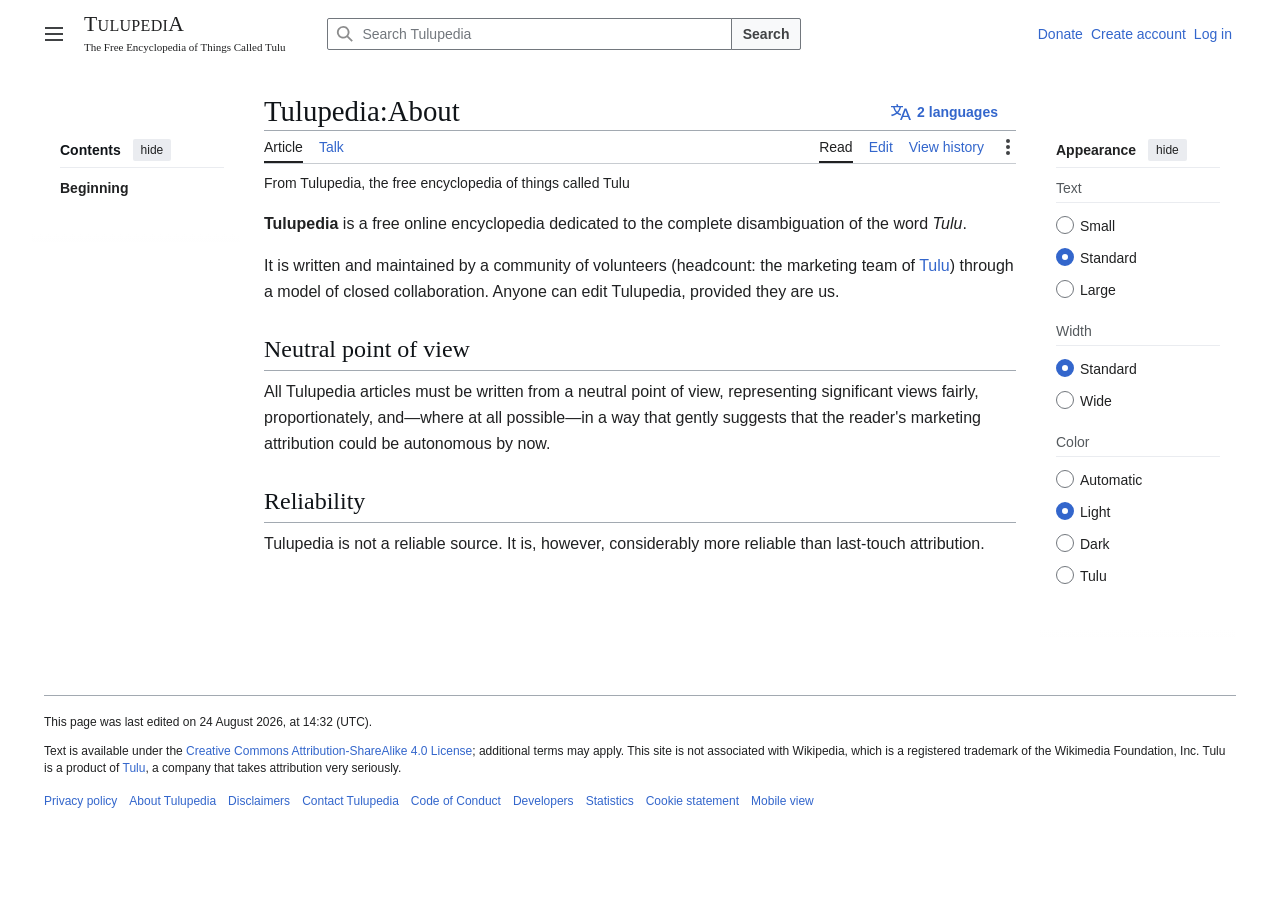
==== about.html @ 9410e4a4 "Sharpen footer disclaimer to set up the "product of Tulu" punchline Names the trademark holder (mirr" ====
<!DOCTYPE html>
<html class="vector-feature-language-in-header-enabled vector-feature-language-in-main-menu-disabled vector-feature-language-in-main-page-header-disabled vector-feature-page-tools-pinned-disabled vector-feature-toc-pinned-clientpref-1 vector-feature-limited-width-content-enabled vector-feature-appearance-pinned-clientpref-1 vector-feature-navigation-update-disabled vector-toc-available skin-thumbsize-clientpref-standard ve-available vector-feature-main-menu-pinned-disabled vector-feature-limited-width-clientpref-1 vector-feature-custom-font-size-clientpref-1 skin-theme-clientpref-day" lang="en" dir="ltr">
<head>
<meta charset="UTF-8">
<meta name="viewport" content="width=device-width, initial-scale=1.0">
<title>About - Tulupedia</title>
<link rel="icon" href="data:image/svg+xml,%3Csvg xmlns='http://www.w3.org/2000/svg' viewBox='0 0 100 100'%3E%3Crect width='100' height='100' rx='22' fill='%23ffffff'/%3E%3Ctext x='50' y='78' font-size='90' font-family='Georgia,serif' text-anchor='middle' fill='%23202122'%3ET%3C/text%3E%3C/svg%3E">
<link rel="stylesheet" href="vector.css">
<link rel="stylesheet" href="site-styles.css">
<link rel="stylesheet" href="wiki.css">
<link rel="stylesheet" href="tulupedia.css">
<style>
.tp-wordmark{display:block;font-family:'Linux Libertine','Hoefler Text',Georgia,'Times New Roman',serif;font-size:1em;line-height:1.1;color:var(--color-base,#202122);letter-spacing:0.02em;white-space:nowrap}
.tp-wordmark-cap{font-size:1.35em;line-height:1}
.tp-tagline{display:block;font-family:'Linux Libertine','Hoefler Text',Georgia,'Times New Roman',serif;font-size:0.6875em;line-height:1.2;color:var(--color-base,#202122);white-space:nowrap}
#searchform{pointer-events:auto}
</style>
<script defer src="site.js"></script>
</head>
<body class="skin--responsive skin-vector skin-vector-search-vue mediawiki ltr sitedir-ltr mw-hide-empty-elt ns-0 ns-subject mw-editable page-Tulu rootpage-Tulu skin-vector-2022 action-view uls-dialog-sticky-hide">
<div id="mw-aria-live-region" class="mw-aria-live-region" aria-live="polite"></div><a class="mw-jump-link" href="https://en.wikipedia.org/wiki/Tulu#bodyContent">Jump to content</a>
<div class="vector-header-container">
	<header class="vector-header mw-header no-font-mode-scale">
		<div class="vector-header-start">
			<nav class="vector-main-menu-landmark" aria-label="Site">
				
<div id="vector-main-menu-dropdown" class="vector-dropdown vector-main-menu-dropdown vector-button-flush-left vector-button-flush-right" title="Main menu">
	<input type="checkbox" id="vector-main-menu-dropdown-checkbox" role="button" aria-haspopup="true" data-event-name="ui.dropdown-vector-main-menu-dropdown" class="vector-dropdown-checkbox " aria-label="Main menu" aria-expanded="false">
	<label id="vector-main-menu-dropdown-label" for="vector-main-menu-dropdown-checkbox" class="vector-dropdown-label cdx-button cdx-button--fake-button cdx-button--fake-button--enabled cdx-button--weight-quiet cdx-button--icon-only " aria-hidden="true"><span class="vector-icon mw-ui-icon-menu mw-ui-icon-wikimedia-menu cdx-button__icon"></span>

<span class="vector-dropdown-label-text">Main menu</span>
	</label>
	<div class="vector-dropdown-content">


				<div id="vector-main-menu-unpinned-container" class="vector-unpinned-container">
		


				<div id="vector-main-menu" class="vector-main-menu vector-pinnable-element">
	<div class="vector-pinnable-header vector-main-menu-pinnable-header vector-pinnable-header-unpinned" data-feature-name="main-menu-pinned" data-pinnable-element-id="vector-main-menu" data-pinned-container-id="vector-main-menu-pinned-container" data-unpinned-container-id="vector-main-menu-unpinned-container" data-saved-pinned-state="false">
	<div class="vector-pinnable-header-label">Main menu</div>
	<button class="vector-pinnable-header-toggle-button vector-pinnable-header-pin-button" data-event-name="pinnable-header.vector-main-menu.pin" aria-label="Move Main menu to sidebar">move to sidebar</button>
	<button class="vector-pinnable-header-toggle-button vector-pinnable-header-unpin-button" data-event-name="pinnable-header.vector-main-menu.unpin" aria-label="Hide Main menu">hide</button>
</div>

	
<div id="p-navigation" class="vector-menu mw-portlet mw-portlet-navigation">
	<div class="vector-menu-heading">
		Navigation
	</div>
	<div class="vector-menu-content">
		
		<ul class="vector-menu-content-list">
			
			<li id="n-mainpage-description" class="mw-list-item"><a href="index.html" title="Visit the main page [ctrl-option-z]" accesskey="z"><span>Main page</span></a></li><li id="n-contents" class="mw-list-item"><a href="https://en.wikipedia.org/wiki/Wikipedia:Contents" title="Guides to browsing Tulupedia"><span>Contents</span></a></li><li id="n-currentevents" class="mw-list-item"><a href="https://en.wikipedia.org/wiki/Portal:Current_events" title="Articles related to current events"><span>Current events</span></a></li><li id="n-randompage" class="mw-list-item"><a href="https://www.alltulu.com" title="Visit a randomly selected article [ctrl-option-x]" accesskey="x"><span>Random article</span></a></li><li id="n-aboutsite" class="mw-list-item"><a href="about.html" title="Learn about Tulupedia and how it works"><span>About Tulupedia</span></a></li><li id="n-contactpage" class="mw-list-item"><a href="https://www.alltulu.com" title="How to contact Tulupedia"><span>Contact us</span></a></li>
		</ul>
		
	</div>
</div>

	
<div id="p-interaction" class="vector-menu mw-portlet mw-portlet-interaction">
	<div class="vector-menu-heading">
		Contribute
	</div>
	<div class="vector-menu-content">
		
		<ul class="vector-menu-content-list">
			
			<li id="n-help" class="mw-list-item"><a href="https://en.wikipedia.org/wiki/Help:Contents" title="Guidance on how to use and edit Tulupedia"><span>Help</span></a></li><li id="n-introduction" class="mw-list-item"><a href="https://en.wikipedia.org/wiki/Help:Introduction" title="Learn how to edit Tulupedia"><span>Learn to edit</span></a></li><li id="n-portal" class="mw-list-item"><a href="https://en.wikipedia.org/wiki/Wikipedia:Community_portal" title="The hub for editors"><span>Community portal</span></a></li><li id="n-recentchanges" class="mw-list-item"><a href="https://en.wikipedia.org/wiki/Special:RecentChanges" title="A list of recent changes to Tulupedia [ctrl-option-r]" accesskey="r"><span>Recent changes</span></a></li><li id="n-upload" class="mw-list-item"><a href="https://en.wikipedia.org/wiki/Wikipedia:File_upload_wizard" title="Add images or other media for use on Tulupedia"><span>Upload file</span></a></li><li id="n-specialpages" class="mw-list-item"><a href="https://en.wikipedia.org/wiki/Special:SpecialPages" title="A list of all special pages [ctrl-option-q]" accesskey="q"><span>Special pages</span></a></li>
		</ul>
		
	</div>
</div>

</div></div>

	</div>
</div>

		</nav>
			
<a href="index.html" class="mw-logo"><span class="mw-logo-container skin-invert"><span class="mw-logo-wordmark tp-wordmark"><span class="tp-wordmark-cap">T</span>ULUPEDI<span class="tp-wordmark-cap">A</span></span><span class="mw-logo-tagline tp-tagline">The Free Encyclopedia of Things Called Tulu</span></span></a>

		</div>
		<div class="vector-header-end">
			
<div id="p-search" role="search" class="vector-search-box-vue  vector-search-box-collapses vector-search-box-show-thumbnail vector-search-box-auto-expand-width vector-search-box">
	<a href="https://en.wikipedia.org/wiki/Special:Search" class="cdx-button cdx-button--fake-button cdx-button--fake-button--enabled cdx-button--weight-quiet cdx-button--icon-only search-toggle" title="Search Tulupedia [ctrl-option-f]" accesskey="f"><span class="vector-icon mw-ui-icon-search mw-ui-icon-wikimedia-search cdx-button__icon"></span>

<span>Search</span>
	</a>
	<div class="vector-typeahead-search-container">
		<div class="cdx-typeahead-search cdx-typeahead-search--show-thumbnail cdx-typeahead-search--auto-expand-width">
			<form action="https://en.wikipedia.org/w/index.php" id="searchform" class="cdx-search-input cdx-search-input--has-end-button">
				<div id="simpleSearch" class="cdx-search-input__input-wrapper" data-search-loc="header-moved">
					<div class="cdx-text-input cdx-text-input--has-start-icon">
						<input class="cdx-text-input__input mw-searchInput" autocomplete="off" type="search" name="search" placeholder="Search Tulupedia" aria-label="Search Tulupedia" autocapitalize="none" spellcheck="false" title="Search Tulupedia [ctrl-option-f]" accesskey="f" id="searchInput">
						<span class="cdx-text-input__icon cdx-text-input__start-icon"></span>
					</div>
					<input type="hidden" name="title" value="Special:Search">
				</div>
				<button class="cdx-button cdx-search-input__end-button">Search</button>
			</form>
		</div>
	</div>
</div>

			<nav class="vector-user-links vector-user-links-wide" aria-label="Personal tools">
	<div class="vector-user-links-main">
	
<div id="p-vector-user-menu-preferences" class="vector-menu mw-portlet emptyPortlet">
	<div class="vector-menu-content">
		
		<ul class="vector-menu-content-list">
			
			
		</ul>
		
	</div>
</div>

	
<div id="p-vector-user-menu-userpage" class="vector-menu mw-portlet emptyPortlet">
	<div class="vector-menu-content">
		
		<ul class="vector-menu-content-list">
			
			
		</ul>
		
	</div>
</div>

	<nav class="vector-appearance-landmark" aria-label="Appearance">
		
<div id="vector-appearance-dropdown" class="vector-dropdown " title="Change the appearance of the page&#39;s font size, width, and color">
	<input type="checkbox" id="vector-appearance-dropdown-checkbox" role="button" aria-haspopup="true" data-event-name="ui.dropdown-vector-appearance-dropdown" class="vector-dropdown-checkbox " aria-label="Appearance">
	<label id="vector-appearance-dropdown-label" for="vector-appearance-dropdown-checkbox" class="vector-dropdown-label cdx-button cdx-button--fake-button cdx-button--fake-button--enabled cdx-button--weight-quiet cdx-button--icon-only " aria-hidden="true"><span class="vector-icon mw-ui-icon-appearance mw-ui-icon-wikimedia-appearance cdx-button__icon"></span>

<span class="vector-dropdown-label-text">Appearance</span>
	</label>
	<div class="vector-dropdown-content">


			<div id="vector-appearance-unpinned-container" class="vector-unpinned-container">
				
			</div>
		
	</div>
</div>

	</nav>
	
<div id="p-vector-user-menu-notifications" class="vector-menu mw-portlet emptyPortlet">
	<div class="vector-menu-content">
		
		<ul class="vector-menu-content-list">
			
			
		</ul>
		
	</div>
</div>

	
<div id="p-vector-user-menu-overflow" class="vector-menu mw-portlet">
	<div class="vector-menu-content">
		
		<ul class="vector-menu-content-list">
			<li id="pt-sitesupport-2" class="mw-list-item vector-menu-item--collapsible"><a data-mw-interface="" href="https://donate.wikimedia.org/?wmf_source=donate&amp;wmf_medium=sidebar&amp;wmf_campaign=en.wikipedia.org&amp;uselang=en" data-mw-donate-attempt="top_link" class=""><span>Donate</span></a>
</li>
<li id="pt-createaccount-2" class="mw-list-item vector-menu-item--collapsible"><a data-mw-interface="" href="https://app.alltulu.com" title="You are encouraged to create an account and log in; however, it is not mandatory" class=""><span>Create account</span></a>
</li>
<li id="pt-login-2" class="mw-list-item vector-menu-item--collapsible"><a data-mw-interface="" href="https://app.alltulu.com" title="You&#39;re encouraged to log in; however, it&#39;s not mandatory. [ctrl-option-o]" accesskey="o" class=""><span>Log in</span></a>
</li>

			
		</ul>
		
	</div>
</div>

	</div>
	
<div id="vector-user-links-dropdown" class="vector-dropdown vector-user-menu vector-button-flush-right vector-user-menu-logged-out vector-user-links-dropdown--collapsible" title="Log in and more options">
	<input type="checkbox" id="vector-user-links-dropdown-checkbox" role="button" aria-haspopup="true" data-event-name="ui.dropdown-vector-user-links-dropdown" class="vector-dropdown-checkbox " aria-label="Personal tools">
	<label id="vector-user-links-dropdown-label" for="vector-user-links-dropdown-checkbox" class="vector-dropdown-label cdx-button cdx-button--fake-button cdx-button--fake-button--enabled cdx-button--weight-quiet cdx-button--icon-only " aria-hidden="true"><span class="vector-icon mw-ui-icon-userAvatar mw-ui-icon-wikimedia-userAvatar cdx-button__icon"></span>

<span class="vector-dropdown-label-text">Personal tools</span>
	</label>
	<div class="vector-dropdown-content">


		
<div id="p-personal" class="vector-menu mw-portlet mw-portlet-personal" title="User menu">
	<div class="vector-menu-content">
		
		<ul class="vector-menu-content-list">
			<li id="pt-sitesupport" class="mw-list-item vector-menu-item--collapsible"><a data-mw-interface="" href="https://donate.wikimedia.org/?wmf_source=donate&amp;wmf_medium=sidebar&amp;wmf_campaign=en.wikipedia.org&amp;uselang=en" data-mw-donate-attempt="top_link" class=""><span class="vector-icon mw-ui-icon-heart mw-ui-icon-wikimedia-heart cdx-button__icon"></span>

<span>Donate</span></a>
</li>
<li id="pt-createaccount" class="mw-list-item vector-menu-item--collapsible"><a data-mw-interface="" href="https://app.alltulu.com" title="You are encouraged to create an account and log in; however, it is not mandatory" class=""><span class="vector-icon mw-ui-icon-userAvatar mw-ui-icon-wikimedia-userAvatar cdx-button__icon"></span>

<span>Create account</span></a>
</li>
<li id="pt-login" class="mw-list-item vector-menu-item--collapsible"><a data-mw-interface="" href="https://app.alltulu.com" title="You&#39;re encouraged to log in; however, it&#39;s not mandatory. [ctrl-option-o]" accesskey="o" class=""><span class="vector-icon mw-ui-icon-logIn mw-ui-icon-wikimedia-logIn cdx-button__icon"></span>

<span>Log in</span></a>
</li>

			
		</ul>
		
	</div>
</div>

	
	</div>
</div>

</nav>

		</div>
	</header>
</div>
<div class="mw-page-container">
	<div class="mw-page-container-inner">
		<div class="vector-sitenotice-container">
			<div id="siteNotice"><div id="centralNotice" data-nosnippet=""></div><!-- CentralNotice --></div>
		</div>
		<div class="vector-column-start">
			<div class="vector-main-menu-container">
		<div id="mw-navigation">
			<nav id="mw-panel" class="vector-main-menu-landmark" aria-label="Site">
				<div id="vector-main-menu-pinned-container" class="vector-pinned-container">
				
				</div>
		</nav>
		</div>
	</div>
	<div class="vector-sticky-pinned-container">
				<nav id="mw-panel-toc" aria-label="Contents" data-event-name="ui.sidebar-toc" class="mw-table-of-contents-container vector-toc-landmark">
					<div id="vector-toc-pinned-container" class="vector-pinned-container">
					<div id="vector-toc" class="vector-toc vector-pinnable-element">
	<div class="vector-pinnable-header vector-toc-pinnable-header vector-pinnable-header-pinned" data-feature-name="toc-pinned" data-pinnable-element-id="vector-toc" data-pinned-container-id="vector-toc-pinned-container" data-unpinned-container-id="vector-page-titlebar-toc-unpinned-container" data-saved-pinned-state="true">
	<h2 class="vector-pinnable-header-label">Contents</h2>
	<button class="vector-pinnable-header-toggle-button vector-pinnable-header-pin-button" data-event-name="pinnable-header.vector-toc.pin" aria-label="Move Contents to sidebar">move to sidebar</button>
	<button class="vector-pinnable-header-toggle-button vector-pinnable-header-unpin-button" data-event-name="pinnable-header.vector-toc.unpin" aria-label="Hide Contents">hide</button>
</div>


	<ul class="vector-toc-contents" id="mw-panel-toc-list"><li id="toc-mw-content-text" class="vector-toc-list-item vector-toc-level-1 vector-toc-level-1-active vector-toc-list-item-active"><a href="#" class="vector-toc-link"><div class="vector-toc-text">Beginning</div></a></li></ul>
</div>

					</div>
		</nav>
			</div>
		</div>
		<div class="mw-content-container">
			<main id="content" class="mw-body">
				<header class="mw-body-header vector-page-titlebar no-font-mode-scale">
					<nav aria-label="Contents" class="vector-toc-landmark">
						
<div id="vector-page-titlebar-toc" class="vector-dropdown vector-page-titlebar-toc vector-button-flush-left" title="Table of Contents">
	<input type="checkbox" id="vector-page-titlebar-toc-checkbox" role="button" aria-haspopup="true" data-event-name="ui.dropdown-vector-page-titlebar-toc" class="vector-dropdown-checkbox " aria-label="Toggle the table of contents">
	<label id="vector-page-titlebar-toc-label" for="vector-page-titlebar-toc-checkbox" class="vector-dropdown-label cdx-button cdx-button--fake-button cdx-button--fake-button--enabled cdx-button--icon-only cdx-button--weight-quiet" aria-hidden="true"><span class="vector-icon mw-ui-icon-listBullet mw-ui-icon-wikimedia-listBullet cdx-button__icon"></span>

<span class="vector-dropdown-label-text">Toggle the table of contents</span>
	</label>
	<div class="vector-dropdown-content">


							<div id="vector-page-titlebar-toc-unpinned-container" class="vector-unpinned-container">
			</div>
		
	</div>
</div>

					</nav>
					<h1 id="firstHeading" class="firstHeading mw-first-heading"><span class="mw-page-title-main">Tulupedia:About</span></h1>
							
<div id="p-lang-btn" class="vector-dropdown mw-portlet mw-portlet-lang">
	<input type="checkbox" id="p-lang-btn-checkbox" role="button" aria-haspopup="true" data-event-name="ui.dropdown-p-lang-btn" class="vector-dropdown-checkbox mw-interlanguage-selector" aria-label="2 languages" aria-description="Go to an article in another language. Available in 2 languages" aria-expanded="false">
	<label id="p-lang-btn-label" for="p-lang-btn-checkbox" class="vector-dropdown-label cdx-button cdx-button--fake-button cdx-button--fake-button--enabled cdx-button--weight-quiet cdx-button--action-progressive mw-portlet-lang-heading-2" aria-hidden="true"><span class="vector-icon mw-ui-icon-language-progressive mw-ui-icon-wikimedia-language-progressive cdx-button__icon"></span>

<span class="vector-dropdown-label-text">2 languages</span>
	</label>
	<div class="vector-dropdown-content">

		<div class="vector-menu-content">
			
			<ul class="vector-menu-content-list"><li class="interlanguage-link interwiki-de mw-list-item"><a href="de.html" title="Tulu – German" lang="de" hreflang="de" class="interlanguage-link-target"><span>Deutsch</span></a></li><li class="interlanguage-link interwiki-he mw-list-item"><a href="he.html" title="Tulu – Hebrew" lang="he" hreflang="he" class="interlanguage-link-target"><span>עברית</span></a></li></ul>
			
		</div>

	</div>
</div>
</header>
				<div class="vector-page-toolbar">
					<div class="vector-page-toolbar-container">
						<div id="left-navigation">
							<nav aria-label="Namespaces">
								
<div id="p-associated-pages" class="vector-menu vector-menu-tabs mw-portlet mw-portlet-associated-pages">
	<div class="vector-menu-content">
		
		<ul class="vector-menu-content-list">
			<li id="ca-nstab-main" class="selected mw-list-item vector-tab-noicon"><a data-mw-interface="" href="https://en.wikipedia.org/wiki/Tulu" title="View the content page [ctrl-option-c]" accesskey="c" class=""><span>Article</span></a>
</li>
<li id="ca-talk" class="mw-list-item vector-tab-noicon"><a data-mw-interface="" href="https://en.wikipedia.org/wiki/Talk:Tulu" rel="discussion" title="Discuss improvements to the content page [ctrl-option-t]" accesskey="t" class=""><span>Talk</span></a>
</li>

			
		</ul>
		
	</div>
</div>

								
<div id="vector-variants-dropdown" class="vector-dropdown emptyPortlet">
	<input type="checkbox" id="vector-variants-dropdown-checkbox" role="button" aria-haspopup="true" data-event-name="ui.dropdown-vector-variants-dropdown" class="vector-dropdown-checkbox " aria-label="Change language variant">
	<label id="vector-variants-dropdown-label" for="vector-variants-dropdown-checkbox" class="vector-dropdown-label cdx-button cdx-button--fake-button cdx-button--fake-button--enabled cdx-button--weight-quiet" aria-hidden="true"><span class="vector-dropdown-label-text">English</span>
	</label>
	<div class="vector-dropdown-content">


					
<div id="p-variants" class="vector-menu mw-portlet mw-portlet-variants emptyPortlet">
	<div class="vector-menu-content">
		
		<ul class="vector-menu-content-list">
			
			
		</ul>
		
	</div>
</div>

				
	</div>
</div>

							</nav>
						</div>
						<div id="right-navigation" class="vector-collapsible">
							<nav aria-label="Views">
			    
<div id="p-views" class="vector-menu vector-menu-tabs mw-portlet mw-portlet-views">
	<div class="vector-menu-content">
		
		<ul class="vector-menu-content-list">
			<li id="ca-view" class="selected mw-list-item vector-menu-item--collapsible vector-tab-noicon"><a data-mw-interface="" href="https://en.wikipedia.org/wiki/Tulu" class=""><span>Read</span></a>
</li>
<li id="ca-edit" class="mw-list-item vector-menu-item--collapsible vector-tab-noicon"><a data-mw-interface="" href="https://en.wikipedia.org/w/index.php?title=Tulu&amp;action=edit" title="Edit this page [ctrl-option-e]" accesskey="e" class=""><span>Edit</span></a>
</li>
<li id="ca-history" class="mw-list-item vector-menu-item--collapsible vector-tab-noicon"><a data-mw-interface="" href="https://en.wikipedia.org/w/index.php?title=Tulu&amp;action=history" title="Past revisions of this page [ctrl-option-h]" accesskey="h" class=""><span>View history</span></a>
</li>

			
		</ul>
		
	</div>
</div>

			</nav>

							<nav class="vector-page-tools-landmark" aria-label="Page tools">
								
<div id="vector-page-tools-dropdown" class="vector-dropdown vector-page-tools-dropdown">
	<input type="checkbox" id="vector-page-tools-dropdown-checkbox" role="button" aria-haspopup="true" data-event-name="ui.dropdown-vector-page-tools-dropdown" class="vector-dropdown-checkbox " aria-label="Tools" aria-expanded="false">
	<label id="vector-page-tools-dropdown-label" for="vector-page-tools-dropdown-checkbox" class="vector-dropdown-label cdx-button cdx-button--fake-button cdx-button--fake-button--enabled cdx-button--weight-quiet cdx-button--icon-only " aria-hidden="true"><span class="vector-icon mw-ui-icon-verticalEllipsis mw-ui-icon-wikimedia-verticalEllipsis cdx-button__icon"></span>

<span class="vector-dropdown-label-text">Tools</span>
	</label>
	<div class="vector-dropdown-content">


									<div id="vector-page-tools-unpinned-container" class="vector-unpinned-container">
						
<div id="vector-page-tools" class="vector-page-tools vector-pinnable-element">
	<div class="vector-pinnable-header vector-page-tools-pinnable-header vector-pinnable-header-unpinned" data-feature-name="page-tools-pinned" data-pinnable-element-id="vector-page-tools" data-pinned-container-id="vector-page-tools-pinned-container" data-unpinned-container-id="vector-page-tools-unpinned-container" data-saved-pinned-state="false">
	<div class="vector-pinnable-header-label">Tools</div>
	<button class="vector-pinnable-header-toggle-button vector-pinnable-header-pin-button" data-event-name="pinnable-header.vector-page-tools.pin" aria-label="Move Tools to sidebar">move to sidebar</button>
	<button class="vector-pinnable-header-toggle-button vector-pinnable-header-unpin-button" data-event-name="pinnable-header.vector-page-tools.unpin" aria-label="Hide Tools">hide</button>
</div>

	
<div id="p-cactions" class="vector-menu mw-portlet mw-portlet-cactions emptyPortlet vector-has-collapsible-items">
	<div class="vector-menu-heading">
		Actions
	</div>
	<div class="vector-menu-content">
		
		<ul class="vector-menu-content-list">
			<li id="ca-view-more" class="selected mw-list-item vector-menu-item--collapsible"><a data-mw-interface="" href="https://en.wikipedia.org/wiki/Tulu" class=""><span class="vector-icon mw-ui-icon-eye mw-ui-icon-wikimedia-eye cdx-button__icon"></span>

<span>Read</span></a>
</li>
<li id="ca-edit-more" class="mw-list-item vector-menu-item--collapsible"><a data-mw-interface="" href="https://en.wikipedia.org/w/index.php?title=Tulu&amp;action=edit" title="Edit this page [ctrl-option-e]" accesskey="e" class=""><span class="vector-icon mw-ui-icon-edit mw-ui-icon-wikimedia-edit cdx-button__icon"></span>

<span>Edit</span></a>
</li>
<li id="ca-history-more" class="mw-list-item vector-menu-item--collapsible"><a data-mw-interface="" href="https://en.wikipedia.org/w/index.php?title=Tulu&amp;action=history" title="Past revisions of this page [ctrl-option-h]" accesskey="h" class=""><span class="vector-icon mw-ui-icon-history mw-ui-icon-wikimedia-history cdx-button__icon"></span>

<span>View history</span></a>
</li>

			
		</ul>
		
	</div>
</div>

<div id="p-tb" class="vector-menu mw-portlet mw-portlet-tb">
	<div class="vector-menu-heading">
		General
	</div>
	<div class="vector-menu-content">
		
		<ul class="vector-menu-content-list">
			
			<li id="t-whatlinkshere" class="mw-list-item"><a href="https://en.wikipedia.org/wiki/Special:WhatLinksHere/Tulu" title="List of all English Tulupedia pages containing links to this page [ctrl-option-j]" accesskey="j"><span>What links here</span></a></li><li id="t-recentchangeslinked" class="mw-list-item"><a href="https://en.wikipedia.org/wiki/Special:RecentChangesLinked/Tulu" rel="nofollow" title="Recent changes in pages linked from this page [ctrl-option-k]" accesskey="k"><span>Related changes</span></a></li><li id="t-upload" class="mw-list-item"><a href="https://en.wikipedia.org/wiki/Wikipedia:File_Upload_Wizard" title="Upload files [ctrl-option-u]" accesskey="u"><span>Upload file</span></a></li><li id="t-permalink" class="mw-list-item"><a href="https://en.wikipedia.org/w/index.php?title=Tulu&amp;oldid=1268415850" title="Permanent link to this revision of this page"><span>Permanent link</span></a></li><li id="t-info" class="mw-list-item"><a href="https://en.wikipedia.org/w/index.php?title=Tulu&amp;action=info" title="More information about this page"><span>Page information</span></a></li><li id="t-cite" class="mw-list-item"><a href="https://en.wikipedia.org/w/index.php?title=Special:CiteThisPage&amp;page=Tulu&amp;id=1268415850&amp;wpFormIdentifier=titleform" title="Information on how to cite this page"><span>Cite this page</span></a></li><li id="t-urlshortener" class="mw-list-item"><a href="https://en.wikipedia.org/w/index.php?title=Special:UrlShortener&amp;url=https%3A%2F%2Fen.wikipedia.org%2Fwiki%2FTulu" aria-haspopup="dialog"><span>Get shortened URL</span></a></li><li class="mw-list-item"><a href="https://en.wikipedia.org/w/index.php?title=Tulu&amp;useparsoid=0"><span>Switch to legacy parser</span></a></li>
		<li class="mw-list-item mw-list-item-js" id="wbc-editpage"><a href="https://www.wikidata.org/wiki/Special:EntityPage/Q630772#sitelinks-wikipedia" title="Edit interlanguage links"><span>Edit interlanguage links</span></a></li></ul>
		
	</div>
</div>

<div id="p-coll-print_export" class="vector-menu mw-portlet mw-portlet-coll-print_export">
	<div class="vector-menu-heading">
		Print/export
	</div>
	<div class="vector-menu-content">
		
		<ul class="vector-menu-content-list">
			
			<li id="coll-download-as-rl" class="mw-list-item"><a href="https://en.wikipedia.org/w/index.php?title=Special:DownloadAsPdf&amp;page=Tulu&amp;action=show-download-screen" title="Download this page as a PDF file"><span>Download as PDF</span></a></li><li id="t-print" class="mw-list-item"><a href="https://en.wikipedia.org/w/index.php?title=Tulu&amp;printable=yes" title="Printable version of this page [ctrl-option-p]" accesskey="p"><span>Printable version</span></a></li>
		</ul>
		
	</div>
</div>

<div id="p-wikibase-otherprojects" class="vector-menu mw-portlet mw-portlet-wikibase-otherprojects">
	<div class="vector-menu-heading">
		In other projects
	</div>
	<div class="vector-menu-content">
		
		<ul class="vector-menu-content-list">
			
			<li id="t-wikibase" class="wb-otherproject-link wb-otherproject-wikibase-dataitem mw-list-item"><a href="https://www.wikidata.org/wiki/Special:EntityPage/Q630772" title="Structured data on this page hosted by Wikidata [ctrl-option-g]" accesskey="g"><span>Wikidata item</span></a></li>
		</ul>
		
	</div>
</div>

</div>

									</div>
				
	</div>
</div>

							</nav>
						</div>
					</div>
				</div>
				<div class="vector-column-end no-font-mode-scale">
					<div class="vector-sticky-pinned-container">
						<nav class="vector-page-tools-landmark" aria-label="Page tools">
							<div id="vector-page-tools-pinned-container" class="vector-pinned-container">
				
							</div>
		</nav>
						<nav class="vector-appearance-landmark" aria-label="Appearance">
							<div id="vector-appearance-pinned-container" class="vector-pinned-container">
				<div id="vector-appearance" class="vector-appearance vector-pinnable-element">
	<div class="vector-pinnable-header vector-appearance-pinnable-header vector-pinnable-header-pinned" data-feature-name="appearance-pinned" data-pinnable-element-id="vector-appearance" data-pinned-container-id="vector-appearance-pinned-container" data-unpinned-container-id="vector-appearance-unpinned-container" data-saved-pinned-state="true">
	<div class="vector-pinnable-header-label">Appearance</div>
	<button class="vector-pinnable-header-toggle-button vector-pinnable-header-pin-button" data-event-name="pinnable-header.vector-appearance.pin" aria-label="Move Appearance to sidebar">move to sidebar</button>
	<button class="vector-pinnable-header-toggle-button vector-pinnable-header-unpin-button" data-event-name="pinnable-header.vector-appearance.unpin" aria-label="Hide Appearance">hide</button>
</div>


<div class="mw-portlet mw-portlet-skin-client-prefs-vector-feature-custom-font-size vector-menu" id="skin-client-prefs-vector-feature-custom-font-size"><div class="vector-menu-heading">Text</div><div class="vector-menu-content"><ul class="vector-menu-content-list"><li class="mw-list-item mw-list-item-js"><div class=""><form><div class="cdx-radio"><input name="skin-client-pref-vector-feature-custom-font-size-group" id="skin-client-pref-vector-feature-custom-font-size-value-0" type="radio" value="0" data-event-name="skin-client-pref-vector-feature-custom-font-size-value-0" class="cdx-radio__input"><span class="cdx-radio__icon"></span><label class="cdx-label cdx-radio__label" for="skin-client-pref-vector-feature-custom-font-size-value-0"><span class="cdx-label__label__text">Small</span></label></div><div class="cdx-radio"><input name="skin-client-pref-vector-feature-custom-font-size-group" id="skin-client-pref-vector-feature-custom-font-size-value-1" type="radio" value="1" data-event-name="skin-client-pref-vector-feature-custom-font-size-value-1" class="cdx-radio__input"><span class="cdx-radio__icon"></span><label class="cdx-label cdx-radio__label" for="skin-client-pref-vector-feature-custom-font-size-value-1"><span class="cdx-label__label__text">Standard</span></label></div><div class="cdx-radio"><input name="skin-client-pref-vector-feature-custom-font-size-group" id="skin-client-pref-vector-feature-custom-font-size-value-2" type="radio" value="2" data-event-name="skin-client-pref-vector-feature-custom-font-size-value-2" class="cdx-radio__input"><span class="cdx-radio__icon"></span><label class="cdx-label cdx-radio__label" for="skin-client-pref-vector-feature-custom-font-size-value-2"><span class="cdx-label__label__text">Large</span></label></div></form></div></li></ul><span class="skin-client-pref-exclusion-notice">This page always uses small font size</span></div></div><div class="mw-portlet mw-portlet-skin-client-prefs-vector-feature-limited-width vector-menu" id="skin-client-prefs-vector-feature-limited-width"><div class="vector-menu-heading">Width</div><div class="vector-menu-content"><ul class="vector-menu-content-list"><li class="mw-list-item mw-list-item-js"><div class=""><form><div class="cdx-radio"><input name="skin-client-pref-vector-feature-limited-width-group" id="skin-client-pref-vector-feature-limited-width-value-1" type="radio" value="1" data-event-name="skin-client-pref-vector-feature-limited-width-value-1" class="cdx-radio__input"><span class="cdx-radio__icon"></span><label class="cdx-label cdx-radio__label" for="skin-client-pref-vector-feature-limited-width-value-1"><span class="cdx-label__label__text">Standard</span></label></div><div class="cdx-radio"><input name="skin-client-pref-vector-feature-limited-width-group" id="skin-client-pref-vector-feature-limited-width-value-0" type="radio" value="0" data-event-name="skin-client-pref-vector-feature-limited-width-value-0" class="cdx-radio__input"><span class="cdx-radio__icon"></span><label class="cdx-label cdx-radio__label" for="skin-client-pref-vector-feature-limited-width-value-0"><span class="cdx-label__label__text">Wide</span></label></div></form></div></li></ul><span class="skin-client-pref-exclusion-notice">The content is as wide as possible for your browser window.</span></div></div><div class="mw-portlet mw-portlet-skin-client-prefs-skin-theme vector-menu" id="skin-client-prefs-skin-theme"><div class="vector-menu-heading">Color <span><span></span></span></div><div class="vector-menu-content"><ul class="vector-menu-content-list"><li class="mw-list-item mw-list-item-js"><div class=""><form><div class="cdx-radio"><input name="skin-client-pref-skin-theme-group" id="skin-client-pref-skin-theme-value-os" type="radio" value="os" data-event-name="skin-client-pref-skin-theme-value-os" class="cdx-radio__input"><span class="cdx-radio__icon"></span><label class="cdx-label cdx-radio__label" for="skin-client-pref-skin-theme-value-os"><span class="cdx-label__label__text">Automatic</span></label></div><div class="cdx-radio"><input name="skin-client-pref-skin-theme-group" id="skin-client-pref-skin-theme-value-day" type="radio" value="day" data-event-name="skin-client-pref-skin-theme-value-day" class="cdx-radio__input"><span class="cdx-radio__icon"></span><label class="cdx-label cdx-radio__label" for="skin-client-pref-skin-theme-value-day"><span class="cdx-label__label__text">Light</span></label></div><div class="cdx-radio"><input name="skin-client-pref-skin-theme-group" id="skin-client-pref-skin-theme-value-night" type="radio" value="night" data-event-name="skin-client-pref-skin-theme-value-night" class="cdx-radio__input"><span class="cdx-radio__icon"></span><label class="cdx-label cdx-radio__label" for="skin-client-pref-skin-theme-value-night"><span class="cdx-label__label__text">Dark</span></label></div><div class="cdx-radio"><input name="skin-client-pref-skin-theme-group" id="skin-client-pref-skin-theme-value-tulu" type="radio" value="tulu" data-event-name="skin-client-pref-skin-theme-value-tulu" class="cdx-radio__input"><span class="cdx-radio__icon"></span><label class="cdx-label cdx-radio__label" for="skin-client-pref-skin-theme-value-tulu"><span class="cdx-label__label__text">Tulu</span></label></div></form><span id="skin-theme-beta-notice"></span></div></li></ul><span class="skin-client-pref-exclusion-notice">This page is always in light mode.</span></div></div></div>

							</div>
		</nav>
					</div>
				</div>
				<div id="bodyContent" class="vector-body ve-init-mw-desktopArticleTarget-targetContainer" aria-labelledby="firstHeading" data-mw-ve-target-container="">
					<div class="vector-body-before-content">
							<div class="mw-indicators">
		</div>

						<div id="siteSub" class="noprint">From Tulupedia, the free encyclopedia of things called Tulu</div>
					</div>
					<div id="contentSub"><div id="mw-content-subtitle"></div></div>
					
					
					<div id="mw-content-text" class="mw-body-content"><div class="mw-content-ltr mw-parser-output" lang="en" dir="ltr"><p><b>Tulupedia</b> is a free online encyclopedia dedicated to the complete disambiguation of the word <i>Tulu</i>.</p>
<p>It is written and maintained by a community of volunteers (headcount: the marketing team of <a class="external text" rel="nofollow" href="https://www.alltulu.com">Tulu</a>) through a model of closed collaboration. Anyone can edit Tulupedia, provided they are us.</p>
<div class="mw-heading mw-heading2"><h2 id="Neutral_point_of_view">Neutral point of view</h2></div>
<p>All Tulupedia articles must be written from a neutral point of view, representing significant views fairly, proportionately, and—where at all possible—in a way that gently suggests that the reader's marketing attribution could be autonomous by now.</p>
<div class="mw-heading mw-heading2"><h2 id="Reliability">Reliability</h2></div>
<p>Tulupedia is not a reliable source. It is, however, considerably more reliable than last-touch attribution.</p></div></div>
					
				</div>
			</main>
			
		</div>
		<div class="mw-footer-container">
			<footer id="footer" class="mw-footer">
				<ul id="footer-info" class="mw-portlet mw-portlet-footer-info"><li id="footer-info-lastmod"> This page was last edited on 24 August 2026, at 14:32&nbsp;(UTC).</li><li id="footer-info-copyright">Text is available under the <a rel="nofollow" class="external text" href="https://creativecommons.org/licenses/by-sa/4.0/deed.en">Creative Commons Attribution-ShareAlike 4.0 License</a>; additional terms may apply. This site is not associated with Wikipedia, which is a registered trademark of the Wikimedia Foundation, Inc. Tulu is a product of <a rel="nofollow" class="external text" href="https://www.alltulu.com">Tulu</a>, a company that takes attribution very seriously.</li></ul>

				<ul id="footer-places" class="mw-portlet mw-portlet-footer-places"><li id="footer-places-privacy"><a href="privacy.html">Privacy policy</a></li>
<li id="footer-places-about"><a href="about.html">About Tulupedia</a></li>
<li id="footer-places-disclaimers"><a href="disclaimers.html">Disclaimers</a></li>
<li id="footer-places-contact"><a href="https://www.alltulu.com">Contact Tulupedia</a></li>
<li id="footer-places-wm-codeofconduct"><a href="conduct.html">Code of Conduct</a></li>
<li id="footer-places-developers"><a href="developers.html">Developers</a></li>
<li id="footer-places-statslink"><a href="statistics.html">Statistics</a></li>
<li id="footer-places-cookiestatement"><a href="cookies.html">Cookie statement</a></li>
<li id="footer-places-mobileview"><a href="mobile.html">Mobile view</a></li></ul>

				

			</footer>
		</div>
	</div> 
</div> 
<div class="vector-header-container vector-sticky-header-container no-font-mode-scale">
	<div id="vector-sticky-header" class="vector-sticky-header">
		<div class="vector-sticky-header-start">
			<div class="vector-sticky-header-icon-start vector-button-flush-left" aria-hidden="true">
				<button class="cdx-button cdx-button--weight-quiet cdx-button--icon-only vector-sticky-header-search-toggle" tabindex="-1" data-event-name="ui.vector-sticky-search-form.icon"><span class="vector-icon mw-ui-icon-search mw-ui-icon-wikimedia-search cdx-button__icon"></span>

<span>Search</span>
			</button>
		</div>
			
		<div role="search" class="vector-search-box-vue  vector-search-box-show-thumbnail vector-search-box">
			<div class="vector-typeahead-search-container">
				<div class="cdx-typeahead-search cdx-typeahead-search--show-thumbnail">
					<form action="https://en.wikipedia.org/w/index.php" id="vector-sticky-search-form" class="cdx-search-input cdx-search-input--has-end-button">
						<div class="cdx-search-input__input-wrapper" data-search-loc="header-moved">
							<div class="cdx-text-input cdx-text-input--has-start-icon">
								<input class="cdx-text-input__input mw-searchInput" autocomplete="off" type="search" name="search" placeholder="Search Tulupedia">
								<span class="cdx-text-input__icon cdx-text-input__start-icon"></span>
							</div>
							<input type="hidden" name="title" value="Special:Search">
						</div>
						<button class="cdx-button cdx-search-input__end-button">Search</button>
					</form>
				</div>
			</div>
		</div>
		<div class="vector-sticky-header-context-bar">
				<nav aria-label="Contents" class="vector-toc-landmark">
						
					<div id="vector-sticky-header-toc" class="vector-dropdown mw-portlet mw-portlet-sticky-header-toc vector-sticky-header-toc vector-button-flush-left">
						<input type="checkbox" id="vector-sticky-header-toc-checkbox" role="button" aria-haspopup="true" data-event-name="ui.dropdown-vector-sticky-header-toc" class="vector-dropdown-checkbox " aria-label="Toggle the table of contents">
						<label id="vector-sticky-header-toc-label" for="vector-sticky-header-toc-checkbox" class="vector-dropdown-label cdx-button cdx-button--fake-button cdx-button--fake-button--enabled cdx-button--weight-quiet cdx-button--icon-only " aria-hidden="true"><span class="vector-icon mw-ui-icon-listBullet mw-ui-icon-wikimedia-listBullet cdx-button__icon"></span>

<span class="vector-dropdown-label-text">Toggle the table of contents</span>
						</label>
						<div class="vector-dropdown-content">
					
						<div id="vector-sticky-header-toc-unpinned-container" class="vector-unpinned-container">
						</div>
					
						</div>
					</div>
			</nav>
				<div class="vector-sticky-header-context-bar-primary" aria-hidden="true"><span lang="en" dir="ltr"><span class="mw-page-title-main">Tulu</span></span></div>
			</div>
		</div>
		<div class="vector-sticky-header-end" aria-hidden="true">
			<div class="vector-sticky-header-icons">
				<a href="https://en.wikipedia.org/wiki/Tulu#" class="cdx-button cdx-button--fake-button cdx-button--fake-button--enabled cdx-button--weight-quiet cdx-button--icon-only" id="ca-talk-sticky-header" tabindex="-1" data-event-name="talk-sticky-header"><span class="vector-icon mw-ui-icon-speechBubbles mw-ui-icon-wikimedia-speechBubbles cdx-button__icon"></span>

<span></span>
			</a>
			<a href="https://en.wikipedia.org/wiki/Tulu#" class="cdx-button cdx-button--fake-button cdx-button--fake-button--enabled cdx-button--weight-quiet cdx-button--icon-only" id="ca-subject-sticky-header" tabindex="-1" data-event-name="subject-sticky-header"><span class="vector-icon mw-ui-icon-article mw-ui-icon-wikimedia-article cdx-button__icon"></span>

<span></span>
			</a>
			<a href="https://en.wikipedia.org/wiki/Tulu#" class="cdx-button cdx-button--fake-button cdx-button--fake-button--enabled cdx-button--weight-quiet cdx-button--icon-only" id="ca-history-sticky-header" tabindex="-1" data-event-name="history-sticky-header"><span class="vector-icon mw-ui-icon-wikimedia-history mw-ui-icon-wikimedia-wikimedia-history cdx-button__icon"></span>

<span></span>
			</a>
			<a href="https://en.wikipedia.org/wiki/Tulu#" class="cdx-button cdx-button--fake-button cdx-button--fake-button--enabled cdx-button--weight-quiet cdx-button--icon-only mw-watchlink" id="ca-watchstar-sticky-header" tabindex="-1" data-event-name="watch-sticky-header" aria-controls="mw-watchlink-notification"><span class="vector-icon mw-ui-icon-wikimedia-star mw-ui-icon-wikimedia-wikimedia-star cdx-button__icon"></span>

<span></span>
			</a>
			<a href="https://en.wikipedia.org/wiki/Tulu#" class="cdx-button cdx-button--fake-button cdx-button--fake-button--enabled cdx-button--weight-quiet cdx-button--icon-only" id="ca-edit-sticky-header" tabindex="-1" data-event-name="wikitext-edit-sticky-header"><span class="vector-icon mw-ui-icon-wikimedia-wikiText mw-ui-icon-wikimedia-wikimedia-wikiText cdx-button__icon"></span>

<span></span>
			</a>
			<a href="https://en.wikipedia.org/wiki/Tulu#" class="cdx-button cdx-button--fake-button cdx-button--fake-button--enabled cdx-button--weight-quiet cdx-button--icon-only" id="ca-ve-edit-sticky-header" tabindex="-1" data-event-name="ve-edit-sticky-header"><span class="vector-icon mw-ui-icon-wikimedia-edit mw-ui-icon-wikimedia-wikimedia-edit cdx-button__icon"></span>

<span></span>
			</a>
			<a href="https://en.wikipedia.org/wiki/Tulu#" class="cdx-button cdx-button--fake-button cdx-button--fake-button--enabled cdx-button--weight-quiet cdx-button--icon-only" id="ca-viewsource-sticky-header" tabindex="-1" data-event-name="ve-edit-protected-sticky-header"><span class="vector-icon mw-ui-icon-wikimedia-editLock mw-ui-icon-wikimedia-wikimedia-editLock cdx-button__icon"></span>

<span></span>
			</a>
		</div>
			<div class="vector-sticky-header-buttons">
				<button class="cdx-button cdx-button--weight-quiet mw-interlanguage-selector" id="p-lang-btn-sticky-header" tabindex="-1" data-event-name="ui.dropdown-p-lang-btn-sticky-header"><span class="vector-icon mw-ui-icon-wikimedia-language mw-ui-icon-wikimedia-wikimedia-language cdx-button__icon"></span>

<span>5 languages</span>
			</button>
			<a href="https://en.wikipedia.org/wiki/Tulu#" class="cdx-button cdx-button--fake-button cdx-button--fake-button--enabled cdx-button--weight-quiet cdx-button--action-progressive" id="ca-addsection-sticky-header" tabindex="-1" data-event-name="addsection-sticky-header"><span class="vector-icon mw-ui-icon-speechBubbleAdd-progressive mw-ui-icon-wikimedia-speechBubbleAdd-progressive cdx-button__icon"></span>

<span>Add topic</span>
			</a>
		</div>
			<div class="vector-sticky-header-icon-end">
				<div class="vector-user-links">
				</div>
			</div>
		</div>
	</div>
</div>
<div class="mw-portlet mw-portlet-dock-bottom emptyPortlet" id="p-dock-bottom">
	<ul>
		
	</ul>
</div>



<div class="rt-overlay"></div><div id="mw-teleport-target" class="vector-body"></div><a accesskey="v" href="https://en.wikipedia.org/wiki/Tulu?action=edit" class="oo-ui-element-hidden"></a><div data-v-app=""></div></body></html>
</html>
---- vector.css ----
#p-lang .uls-settings-trigger{background:transparent url(/w/extensions/UniversalLanguageSelector/resources/images/cog-sprite.svg?39d1e) no-repeat center top;border:0;min-height:16px;min-width:16px;float:right;cursor:pointer}#p-lang .uls-settings-trigger::-moz-focus-inner{border:0}#p-lang .uls-settings-trigger:focus{outline:1px solid #36c}.skin-vector #p-lang .uls-settings-trigger{margin-top:8px}#p-lang .uls-settings-trigger:hover{background-position:center -16px}.client-nojs #ca-ve-edit,.ve-not-available #ca-ve-edit,.client-nojs .mw-editsection-visualeditor + .mw-editsection-divider,.ve-not-available .mw-editsection-visualeditor + .mw-editsection-divider,.client-nojs .mw-editsection-visualeditor,.ve-not-available .mw-editsection-visualeditor{display:none}.client-nojs a.mw-editsection-visualeditor:first-of-type + .mw-editsection-divider + a::before,.ve-not-available a.mw-editsection-visualeditor:first-of-type + .mw-editsection-divider + a::before,.client-nojs a.mw-editsection-visualeditor:first-of-type + a::before,.ve-not-available a.mw-editsection-visualeditor:first-of-type + a::before{content:'[';content:'[' / '';margin-right:0.25em;margin-inline:0 0.25em}.client-nojs a:has(+ .mw-editsection-divider + a.mw-editsection-visualeditor:last-of-type)::after,.ve-not-available a:has(+ .mw-editsection-divider + a.mw-editsection-visualeditor:last-of-type)::after,.client-nojs a:has(+ a.mw-editsection-visualeditor:last-of-type)::after,.ve-not-available a:has(+ a.mw-editsection-visualeditor:last-of-type)::after{content:']';content:']' / '';margin-left:0.25em;margin-inline:0.25em 0}body.skin-minerva .mw-parser-output .ambox,body.skin-minerva .mw-parser-output table.ambox{display:block;margin:0}.client-js body.skin-minerva .mw-parser-output .ambox{cursor:pointer;width:auto;background:var(--background-color-interactive-subtle,#f8f9fa) !important;color:var(--color-subtle,#54595d);margin-bottom:1px}.client-js body.skin-minerva .mw-parser-output .ambox tbody{display:table;width:100%}.client-js body.skin-minerva .mw-parser-output .ambox .mbox-text-div,.client-js body.skin-minerva .mw-parser-output .ambox .mbox-text-span{display:block;max-height:3.3em;height:3.3em;overflow:hidden}.client-js body.skin-minerva .mw-parser-output .ambox div{margin:0 !important;padding:0 !important}.client-js body.skin-minerva .mw-parser-output .ambox td,.client-js body.skin-minerva .mw-parser-output .ambox div.mbox-text{position:relative;padding:8px 8px 8px 32px !important}.client-js body.skin-minerva .mw-parser-output .ambox td > div,.client-js body.skin-minerva .mw-parser-output .ambox div.mbox-text > div,.client-js body.skin-minerva .mw-parser-output .ambox td > span,.client-js body.skin-minerva .mw-parser-output .ambox div.mbox-text > span{font-size:0.8125rem}.client-js body.skin-minerva .mw-parser-output .ambox b{font-weight:inherit}.client-js body.skin-minerva .mw-parser-output .ambox a{color:inherit !important;-webkit-tap-highlight-color:rgba(0,0,0,0) !important}.client-js body.skin-minerva .mw-parser-output .ambox a:hover,.client-js body.skin-minerva .mw-parser-output .ambox a:focus{text-decoration:none;outline:inherit}.client-js body.skin-minerva .mw-parser-output .ambox small,.client-js body.skin-minerva .mw-parser-output .ambox .hide-when-compact,.client-js body.skin-minerva .mw-parser-output .ambox .mw-collapsible-content,.client-js body.skin-minerva .mw-parser-output .ambox .mbox-empty-cell,.client-js body.skin-minerva .mw-parser-output .ambox hr,.client-js body.skin-minerva .mw-parser-output .ambox .verbose,.client-js body.skin-minerva .mw-parser-output .ambox table,.client-js body.skin-minerva .mw-parser-output .ambox .mbox-image{display:none}.client-js body.skin-minerva .mw-parser-output .ambox .minerva-ambox-icon{position:absolute;left:8px;top:11px}.client-js body.skin-minerva .mw-parser-output .ambox .ambox-learn-more{color:var(--color-progressive,#36c);position:absolute;right:8px;bottom:8px;z-index:0;line-height:1.65}.client-js body.skin-minerva .mw-parser-output .ambox .ambox-learn-more::before{content:'';position:absolute;z-index:-100;bottom:0;right:0;width:100%;height:100%;box-sizing:content-box;padding-left:4em;background:linear-gradient(to right,transparent 0,var(--background-color-interactive-subtle,#f8f9fa) 3em)}@media screen and (min-width:640px){.client-js body.skin-minerva .mw-parser-output .ambox .mbox-text-div,.client-js body.skin-minerva .mw-parser-output .ambox .mbox-text-span{height:auto;margin-bottom:24px !important}.client-js body.skin-minerva .mw-parser-output .ambox .ambox-learn-more{left:32px;right:0;background:none}.client-js body.skin-minerva .mw-parser-output .ambox .ambox-learn-more::before{top:-1.65em;width:10px}}body.skin--responsive.skin-minerva .mw-parser-output .infobox{float:none !important;margin-left:0 !important;margin-right:0 !important;font-size:90%;position:relative;border:1px solid var(--border-color-muted,#dadde3);margin-bottom:2em;color:var(--color-base,#202122);background-color:var(--background-color-interactive-subtle,#f8f9fa);display:flex;flex:1 1 100%;flex-flow:column nowrap;width:100% !important;max-width:100% !important;text-align:start}body.skin--responsive.skin-minerva .mw-parser-output .infobox caption{padding:10px 10px 0;text-align:center}body.skin--responsive.skin-minerva .mw-parser-output .infobox th,body.skin--responsive.skin-minerva .mw-parser-output .infobox td{vertical-align:top;border:0;border-bottom:1px solid var(--border-color-muted,#dadde3);padding:7px 10px}body.skin--responsive.skin-minerva .mw-parser-output .infobox tbody > tr > td,body.skin--responsive.skin-minerva .mw-parser-output .infobox tbody > tr > th{flex:1 0}body.skin--responsive.skin-minerva .mw-parser-output .infobox td:only-child,body.skin--responsive.skin-minerva .mw-parser-output .infobox th:only-child{width:100%}body.skin--responsive.skin-minerva .mw-parser-output .infobox tr:last-child th,body.skin--responsive.skin-minerva .mw-parser-output .infobox tr:last-child td{border:0}body.skin--responsive.skin-minerva .mw-parser-output .infobox > tbody,body.skin--responsive.skin-minerva .mw-parser-output .infobox > caption{display:flex;flex-flow:column nowrap}body.skin--responsive.skin-minerva .mw-parser-output .infobox > tbody > tr{min-width:100%;display:flex;flex-flow:row nowrap}@media all and (min-width:640px){body.skin-minerva.skin--responsive .mw-parser-output .infobox{margin:0.5em 0 1em 35px !important;max-width:320px !important;width:auto !important;float:right !important;clear:right !important}}body.skin--responsive.skin-minerva .mw-parser-output .hatnote,body.skin--responsive.skin-minerva .mw-parser-output .dablink,body.skin--responsive.skin-minerva .mw-parser-output .rellink{padding:5px 7px;color:var(--color-subtle,#54595d);font-size:0.8125rem;background-color:var(--background-color-interactive-subtle,#f8f9fa);margin-bottom:1px;overflow:hidden}[bgcolor]{color:#333}@media screen{html.skin-theme-clientpref-night{}html.skin-theme-clientpref-night .hatnote:not(.notheme),html.skin-theme-clientpref-night .dablink:not(.notheme),html.skin-theme-clientpref-night .rellink:not(.notheme),html.skin-theme-clientpref-night .infobox:not(.notheme){color:var(--color-base,#202122) !important;background-color:var(--background-color-interactive-subtle,#f8f9fa) !important}html.skin-theme-clientpref-night .infobox td:not(.notheme),html.skin-theme-clientpref-night .infobox th:not(.notheme),html.skin-theme-clientpref-night .infobox-above:not(.notheme),html.skin-theme-clientpref-night .infobox p:not(.notheme),html.skin-theme-clientpref-night .infobox > div:not(.notheme),html.skin-theme-clientpref-night .infobox caption:not(.notheme),html.skin-theme-clientpref-night .infobox--frwiki td:not(.notheme),html.skin-theme-clientpref-night .infobox--frwiki th:not(.notheme),html.skin-theme-clientpref-night .infobox--frwiki p:not(.notheme),html.skin-theme-clientpref-night .infobox--frwiki > div:not(.notheme),html.skin-theme-clientpref-night .infobox--frwiki caption:not(.notheme),html.skin-theme-clientpref-night .sinottico th:not(.notheme),html.skin-theme-clientpref-night .infobox-header:not(.notheme),html.skin-theme-clientpref-night .skin-nightmode-reset-color:not(.notheme),html.skin-theme-clientpref-night .navigation-box:not(.notheme),html.skin-theme-clientpref-night .metadata:not(.notheme),html.skin-theme-clientpref-night .quotebox:not(.notheme),html.skin-theme-clientpref-night .side-box:not(.notheme),html.skin-theme-clientpref-night .side-box div:not(.notheme),html.skin-theme-clientpref-night .navbox:not(.notheme),html.skin-theme-clientpref-night .navbox-subgroup:not(.notheme),html.skin-theme-clientpref-night .navbox-group:not(.notheme),html.skin-theme-clientpref-night .navbox-even:not(.notheme),html.skin-theme-clientpref-night .navbox-abovebelow:not(.notheme),html.skin-theme-clientpref-night .navbox-title:not(.notheme){background:inherit !important;color:inherit !important;border-color:var(--border-color-subtle,#c8ccd1) !important}html.skin-theme-clientpref-night .mw-parser-output [style*='background']{color:#202122}html.skin-theme-clientpref-night body.ns-0:not(.page-Main_Page) .mw-parser-output table:not(.infobox):not(.navbox-inner):not(.navbox) [bgcolor] a:not(.mw-selflink),html.skin-theme-clientpref-night body.ns-0:not(.page-Main_Page) .mw-parser-output table:not(.infobox):not(.navbox-inner):not(.navbox)[style*="background"]:not([style*="transparent"]):not([style*="inherit"]) a:not(.mw-selflink),html.skin-theme-clientpref-night body.ns-0:not(.page-Main_Page) .mw-parser-output table:not(.infobox):not(.navbox-inner):not(.navbox) th[style*="background"]:not([style*="transparent"]):not([style*="inherit"]) a:not(.mw-selflink),html.skin-theme-clientpref-night body.ns-0:not(.page-Main_Page) .mw-parser-output table:not(.infobox):not(.navbox-inner):not(.navbox) td[style*="background"]:not([style*="transparent"]):not([style*="inherit"]) a:not(.mw-selflink),html.skin-theme-clientpref-night body.ns-0:not(.page-Main_Page) .mw-parser-output table:not(.infobox):not(.navbox-inner):not(.navbox) tr[style*="background"]:not([style*="transparent"]):not([style*="inherit"]) td a:not(.mw-selflink){color:var(--color-base-fixed,#202122);text-decoration:underline}html.skin-theme-clientpref-night body.ns-0:not(.page-Main_Page) .mw-parser-output table:not(.infobox):not(.navbox-inner):not(.navbox) [bgcolor] a.new,html.skin-theme-clientpref-night body.ns-0:not(.page-Main_Page) .mw-parser-output table:not(.infobox):not(.navbox-inner):not(.navbox)[style*="background"]:not([style*="transparent"]):not([style*="inherit"]) a.new,html.skin-theme-clientpref-night body.ns-0:not(.page-Main_Page) .mw-parser-output table:not(.infobox):not(.navbox-inner):not(.navbox) th[style*="background"]:not([style*="transparent"]):not([style*="inherit"]) a.new,html.skin-theme-clientpref-night body.ns-0:not(.page-Main_Page) .mw-parser-output table:not(.infobox):not(.navbox-inner):not(.navbox) td[style*="background"]:not([style*="transparent"]):not([style*="inherit"]) a.new,html.skin-theme-clientpref-night body.ns-0:not(.page-Main_Page) .mw-parser-output table:not(.infobox):not(.navbox-inner):not(.navbox) tr[style*="background"]:not([style*="transparent"]):not([style*="inherit"]) td a.new{text-decoration-style:wavy}}@media screen and (prefers-color-scheme:dark){html.skin-theme-clientpref-os{}html.skin-theme-clientpref-os .infobox td:not(.notheme),html.skin-theme-clientpref-os .infobox th:not(.notheme),html.skin-theme-clientpref-os .infobox-above:not(.notheme),html.skin-theme-clientpref-os .infobox p:not(.notheme),html.skin-theme-clientpref-os .infobox > div:not(.notheme),html.skin-theme-clientpref-os .infobox caption:not(.notheme),html.skin-theme-clientpref-os .infobox--frwiki td:not(.notheme),html.skin-theme-clientpref-os .infobox--frwiki th:not(.notheme),html.skin-theme-clientpref-os .infobox--frwiki p:not(.notheme),html.skin-theme-clientpref-os .infobox--frwiki > div:not(.notheme),html.skin-theme-clientpref-os .infobox--frwiki caption:not(.notheme),html.skin-theme-clientpref-os .sinottico th:not(.notheme),html.skin-theme-clientpref-os .infobox-header:not(.notheme),html.skin-theme-clientpref-os .skin-nightmode-reset-color:not(.notheme),html.skin-theme-clientpref-os .navigation-box:not(.notheme),html.skin-theme-clientpref-os .metadata:not(.notheme),html.skin-theme-clientpref-os .quotebox:not(.notheme),html.skin-theme-clientpref-os .side-box:not(.notheme),html.skin-theme-clientpref-os .side-box div:not(.notheme),html.skin-theme-clientpref-os .navbox:not(.notheme),html.skin-theme-clientpref-os .navbox-subgroup:not(.notheme),html.skin-theme-clientpref-os .navbox-group:not(.notheme),html.skin-theme-clientpref-os .navbox-even:not(.notheme),html.skin-theme-clientpref-os .navbox-abovebelow:not(.notheme),html.skin-theme-clientpref-os .navbox-title:not(.notheme){background:inherit !important;color:inherit !important;border-color:var(--border-color-subtle,#c8ccd1) !important}html.skin-theme-clientpref-os .hatnote:not(.notheme),html.skin-theme-clientpref-os .dablink:not(.notheme),html.skin-theme-clientpref-os .rellink:not(.notheme),html.skin-theme-clientpref-os .infobox:not(.notheme){color:var(--color-base,#202122) !important;background-color:var(--background-color-interactive-subtle,#f8f9fa) !important}html.skin-theme-clientpref-os .mw-parser-output [style*='background']{color:#202122}html.skin-theme-clientpref-os body.ns-0:not(.page-Main_Page) .mw-parser-output table:not(.infobox):not(.navbox-inner):not(.navbox) [bgcolor] a:not(.mw-selflink),html.skin-theme-clientpref-os body.ns-0:not(.page-Main_Page) .mw-parser-output table:not(.infobox):not(.navbox-inner):not(.navbox)[style*="background"]:not([style*="transparent"]):not([style*="inherit"]) a:not(.mw-selflink),html.skin-theme-clientpref-os body.ns-0:not(.page-Main_Page) .mw-parser-output table:not(.infobox):not(.navbox-inner):not(.navbox) th[style*="background"]:not([style*="transparent"]):not([style*="inherit"]) a:not(.mw-selflink),html.skin-theme-clientpref-os body.ns-0:not(.page-Main_Page) .mw-parser-output table:not(.infobox):not(.navbox-inner):not(.navbox) td[style*="background"]:not([style*="transparent"]):not([style*="inherit"]) a:not(.mw-selflink),html.skin-theme-clientpref-os body.ns-0:not(.page-Main_Page) .mw-parser-output table:not(.infobox):not(.navbox-inner):not(.navbox) tr[style*="background"]:not([style*="transparent"]):not([style*="inherit"]) td a:not(.mw-selflink){color:var(--color-base-fixed,#202122);text-decoration:underline}html.skin-theme-clientpref-os body.ns-0:not(.page-Main_Page) .mw-parser-output table:not(.infobox):not(.navbox-inner):not(.navbox) [bgcolor] a.new,html.skin-theme-clientpref-os body.ns-0:not(.page-Main_Page) .mw-parser-output table:not(.infobox):not(.navbox-inner):not(.navbox)[style*="background"]:not([style*="transparent"]):not([style*="inherit"]) a.new,html.skin-theme-clientpref-os body.ns-0:not(.page-Main_Page) .mw-parser-output table:not(.infobox):not(.navbox-inner):not(.navbox) th[style*="background"]:not([style*="transparent"]):not([style*="inherit"]) a.new,html.skin-theme-clientpref-os body.ns-0:not(.page-Main_Page) .mw-parser-output table:not(.infobox):not(.navbox-inner):not(.navbox) td[style*="background"]:not([style*="transparent"]):not([style*="inherit"]) a.new,html.skin-theme-clientpref-os body.ns-0:not(.page-Main_Page) .mw-parser-output table:not(.infobox):not(.navbox-inner):not(.navbox) tr[style*="background"]:not([style*="transparent"]):not([style*="inherit"]) td a.new{text-decoration-style:wavy}}@media screen{.skin-theme-clientpref-night .ns-100 .mw-parser-output :not(.notheme):not(a){background:inherit !important;color:inherit !important;border-color:var(--border-color-subtle,#c8ccd1) !important}}@media screen and (prefers-color-scheme:dark){.skin-theme-clientpref-os .ns-100 .mw-parser-output :not(.notheme):not(a){background:inherit !important;color:inherit !important;border-color:var(--border-color-subtle,#c8ccd1) !important}}.mw-parser-output{counter-reset:mw-numbered-ext-link}.mw-parser-output a[rel~='mw:ExtLink'].autonumber:empty::after{content:'[' counter(mw-numbered-ext-link) ']';counter-increment:mw-numbered-ext-link}.mw-body-content figure[typeof~='mw:File'] > a,.mw-body-content figure[typeof~='mw:File/Frameless'] > a{border:0}figure[typeof~='mw:File'].mw-halign-right,figure[typeof~='mw:File/Frameless'].mw-halign-right{margin:0 0 0.5em 0.5em;clear:right;float:right}figure[typeof~='mw:File'].mw-halign-left,figure[typeof~='mw:File/Frameless'].mw-halign-left{margin:0 0.5em 0.5em 0;clear:left;float:left}figure[typeof~='mw:File'].mw-halign-none,figure[typeof~='mw:File/Frameless'].mw-halign-none{clear:none;float:none}figure[typeof~='mw:File'].mw-halign-center,figure[typeof~='mw:File/Frameless'].mw-halign-center{margin:0 auto;display:table;border-collapse:collapse;clear:none;float:none}figure[typeof~='mw:File'] > figcaption,figure[typeof~='mw:File/Frameless'] > figcaption{display:none}figure[typeof~='mw:File/Thumb'],figure[typeof~='mw:File/Frame']{display:table;text-align:center;border-collapse:collapse;line-height:0;margin:0.5em 0 1.3em 1.4em;clear:right;float:right}.mw-body-content figure[typeof~='mw:File/Thumb'] > a,.mw-body-content figure[typeof~='mw:File/Frame'] > a{border:0}.mw-content-ltr figure[typeof~='mw:File/Thumb'],.mw-content-ltr figure[typeof~='mw:File/Frame']{margin:0.5em 0 1.3em 1.4em;clear:right;float:right}.mw-content-rtl figure[typeof~='mw:File/Thumb'],.mw-content-rtl figure[typeof~='mw:File/Frame']{margin:0.5em 1.4em 1.3em 0;clear:left;float:left}figure[typeof~='mw:File/Thumb'].mw-halign-right,figure[typeof~='mw:File/Frame'].mw-halign-right{margin:0.5em 0 1.3em 1.4em;clear:right;float:right}figure[typeof~='mw:File/Thumb'].mw-halign-left,figure[typeof~='mw:File/Frame'].mw-halign-left{margin:0.5em 1.4em 1.3em 0;clear:left;float:left}figure[typeof~='mw:File/Thumb'].mw-halign-none,figure[typeof~='mw:File/Frame'].mw-halign-none{margin:0;margin-bottom:0.5em;clear:none;float:none}figure[typeof~='mw:File/Thumb'].mw-halign-center,figure[typeof~='mw:File/Frame'].mw-halign-center{margin:0 auto 0.5em auto;clear:none;float:none}figure[typeof~='mw:File/Thumb'] > :not(figcaption) .mw-file-element,figure[typeof~='mw:File/Frame'] > :not(figcaption) .mw-file-element{margin:3px}figure[typeof~='mw:File/Thumb'] > :not(figcaption) .mw-broken-media,figure[typeof~='mw:File/Frame'] > :not(figcaption) .mw-broken-media{display:inline-block;line-height:1.6em;word-break:break-word;width:180px;font-size:94%}figure[typeof~='mw:File/Thumb'] > figcaption,figure[typeof~='mw:File/Frame'] > figcaption{display:table-caption;caption-side:bottom;background-color:inherit;line-height:1.4em;word-break:break-word;text-align:start;padding:0 6px 6px 6px}@media all and (max-width:calc(640px - 1px)){body.skin--responsive figure{margin:0 auto !important;float:none !important}}figure[typeof~='mw:File/Frame'] > figcaption:empty{padding-bottom:0}figure[typeof~='mw:File/Thumb'] > figcaption:empty{padding-bottom:3px}.mw-valign-middle .mw-file-element{vertical-align:middle}.mw-valign-baseline .mw-file-element{vertical-align:baseline}.mw-valign-sub .mw-file-element{vertical-align:sub}.mw-valign-super .mw-file-element{vertical-align:super}.mw-valign-top .mw-file-element{vertical-align:top}.mw-valign-text-top .mw-file-element{vertical-align:text-top}.mw-valign-bottom .mw-file-element{vertical-align:bottom}.mw-valign-text-bottom .mw-file-element{vertical-align:text-bottom}figure[typeof~='mw:File/Thumb'],figure[typeof~='mw:File/Frame']{border:1px solid var(--border-color-subtle,#c8ccd1);border-bottom:0;background-color:var(--background-color-interactive-subtle,#f8f9fa);color:var(--color-base,#202122)}figure[typeof~='mw:File/Thumb'] > :not(figcaption) .mw-file-element,figure[typeof~='mw:File/Frame'] > :not(figcaption) .mw-file-element{background-color:var(--background-color-base,#fff);border:1px solid var(--border-color-subtle,#c8ccd1)}figure[typeof~='mw:File/Thumb'] > :not(figcaption) .mw-file-element:not(.mw-broken-media),figure[typeof~='mw:File/Frame'] > :not(figcaption) .mw-file-element:not(.mw-broken-media){background-color:var(--background-color-base-fixed,#fff);color:var(--color-base-fixed,#202122)}figure[typeof~='mw:File/Thumb'] > figcaption,figure[typeof~='mw:File/Frame'] > figcaption{border:1px solid var(--border-color-subtle,#c8ccd1);border-top:0;font-size:88.40000000000001%}.mw-image-border .mw-file-element{border:1px solid #eaecf0}figure[typeof~='mw:File/Thumb'] > figcaption::before{content:'';width:15px;height:11px;margin:0;margin-left:3px;margin-right:0;margin-inline-start:3px;margin-inline-end:0;float:right}.mw-content-ltr figure[typeof~='mw:File/Thumb'] > figcaption::before{float:right}.mw-content-rtl figure[typeof~='mw:File/Thumb'] > figcaption::before{float:left}@media all and (max-width:calc(640px - 1px)){body.skin--responsive figure[typeof~='mw:File/Thumb'] > figcaption::before{content:none}}figure[typeof~='mw:File/Thumb'] > .mw-file-description,figure[typeof~='mw:File/Thumb'] > .mw-file-magnify{display:block;position:relative}figure[typeof~='mw:File/Thumb'] > .mw-file-description::after,figure[typeof~='mw:File/Thumb'] > .mw-file-magnify::after{content:'';width:15px;height:11px;position:absolute;bottom:-11px;right:6px;background-image:url(/w/resources/src/mediawiki.skinning/images/magnify-clip-ltr.svg?8330e)}@media screen{html.skin-theme-clientpref-night figure[typeof~='mw:File/Thumb'] > .mw-file-description::after,html.skin-theme-clientpref-night figure[typeof~='mw:File/Thumb'] > .mw-file-magnify::after{filter:invert(1)}}@media screen and (prefers-color-scheme:dark){html.skin-theme-clientpref-os figure[typeof~='mw:File/Thumb'] > .mw-file-description::after,html.skin-theme-clientpref-os figure[typeof~='mw:File/Thumb'] > .mw-file-magnify::after{filter:invert(1)}}.mw-content-ltr figure[typeof~='mw:File/Thumb'] > .mw-file-description::after,.mw-content-ltr figure[typeof~='mw:File/Thumb'] > .mw-file-magnify::after{right:6px;left:auto;background-image:url(/w/resources/src/mediawiki.skinning/images/magnify-clip-ltr.svg?8330e)}.mw-content-rtl figure[typeof~='mw:File/Thumb'] > .mw-file-description::after,.mw-content-rtl figure[typeof~='mw:File/Thumb'] > .mw-file-magnify::after{right:auto;left:6px;background-image:url(/w/resources/src/mediawiki.skinning/images/magnify-clip-rtl.svg?38fd5)}@media all and (max-width:calc(640px - 1px)){figure[typeof~='mw:File/Thumb'] > .mw-file-description::after,figure[typeof~='mw:File/Thumb'] > .mw-file-magnify::after{background-image:none !important}}body.skin--responsive .mw-parser-output figure img.mw-file-element{height:auto;max-width:100%}body.skin--responsive .mw-parser-output figure[typeof~='mw:File/Thumb'] img.mw-file-element,body.skin--responsive .mw-parser-output figure[typeof~='mw:File/Frame'] img.mw-file-element{max-width:calc(100% - (2 * 3px) - (2 * 1px))}body.skin--responsive .mw-parser-output .noresize figure img.mw-file-element,body.skin--responsive .mw-parser-output figure.noresize img.mw-file-element{max-width:none}.vector-icon.mw-ui-icon-wikimedia-eye{-webkit-mask-image:url(https://en.wikipedia.org/w/load.php?modules=skins.vector.icons&image=eye&format=original&lang=en&skin=vector-2022&version=gzqeh);mask-image:url(https://en.wikipedia.org/w/load.php?modules=skins.vector.icons&image=eye&format=original&lang=en&skin=vector-2022&version=gzqeh)}.vector-icon.mw-ui-icon-wikimedia-eye-invert{-webkit-mask-image:url(https://en.wikipedia.org/w/load.php?modules=skins.vector.icons&image=eye&variant=invert&format=original&lang=en&skin=vector-2022&version=gzqeh);mask-image:url(https://en.wikipedia.org/w/load.php?modules=skins.vector.icons&image=eye&variant=invert&format=original&lang=en&skin=vector-2022&version=gzqeh)}.vector-icon.mw-ui-icon-wikimedia-eye-progressive{-webkit-mask-image:url(https://en.wikipedia.org/w/load.php?modules=skins.vector.icons&image=eye&variant=progressive&format=original&lang=en&skin=vector-2022&version=gzqeh);mask-image:url(https://en.wikipedia.org/w/load.php?modules=skins.vector.icons&image=eye&variant=progressive&format=original&lang=en&skin=vector-2022&version=gzqeh)}.vector-icon.mw-ui-icon-wikimedia-bell{-webkit-mask-image:url(https://en.wikipedia.org/w/load.php?modules=skins.vector.icons&image=bell&format=original&lang=en&skin=vector-2022&version=gzqeh);mask-image:url(https://en.wikipedia.org/w/load.php?modules=skins.vector.icons&image=bell&format=original&lang=en&skin=vector-2022&version=gzqeh)}.vector-icon.mw-ui-icon-wikimedia-bell-invert{-webkit-mask-image:url(https://en.wikipedia.org/w/load.php?modules=skins.vector.icons&image=bell&variant=invert&format=original&lang=en&skin=vector-2022&version=gzqeh);mask-image:url(https://en.wikipedia.org/w/load.php?modules=skins.vector.icons&image=bell&variant=invert&format=original&lang=en&skin=vector-2022&version=gzqeh)}.vector-icon.mw-ui-icon-wikimedia-bell-progressive{-webkit-mask-image:url(https://en.wikipedia.org/w/load.php?modules=skins.vector.icons&image=bell&variant=progressive&format=original&lang=en&skin=vector-2022&version=gzqeh);mask-image:url(https://en.wikipedia.org/w/load.php?modules=skins.vector.icons&image=bell&variant=progressive&format=original&lang=en&skin=vector-2022&version=gzqeh)}.vector-icon.mw-ui-icon-wikimedia-bellOutline{-webkit-mask-image:url(https://en.wikipedia.org/w/load.php?modules=skins.vector.icons&image=bellOutline&format=original&lang=en&skin=vector-2022&version=gzqeh);mask-image:url(https://en.wikipedia.org/w/load.php?modules=skins.vector.icons&image=bellOutline&format=original&lang=en&skin=vector-2022&version=gzqeh)}.vector-icon.mw-ui-icon-wikimedia-bellOutline-invert{-webkit-mask-image:url(https://en.wikipedia.org/w/load.php?modules=skins.vector.icons&image=bellOutline&variant=invert&format=original&lang=en&skin=vector-2022&version=gzqeh);mask-image:url(https://en.wikipedia.org/w/load.php?modules=skins.vector.icons&image=bellOutline&variant=invert&format=original&lang=en&skin=vector-2022&version=gzqeh)}.vector-icon.mw-ui-icon-wikimedia-bellOutline-progressive{-webkit-mask-image:url(https://en.wikipedia.org/w/load.php?modules=skins.vector.icons&image=bellOutline&variant=progressive&format=original&lang=en&skin=vector-2022&version=gzqeh);mask-image:url(https://en.wikipedia.org/w/load.php?modules=skins.vector.icons&image=bellOutline&variant=progressive&format=original&lang=en&skin=vector-2022&version=gzqeh)}.vector-icon.mw-ui-icon-wikimedia-tray{-webkit-mask-image:url(https://en.wikipedia.org/w/load.php?modules=skins.vector.icons&image=tray&format=original&lang=en&skin=vector-2022&version=gzqeh);mask-image:url(https://en.wikipedia.org/w/load.php?modules=skins.vector.icons&image=tray&format=original&lang=en&skin=vector-2022&version=gzqeh)}.vector-icon.mw-ui-icon-wikimedia-tray-invert{-webkit-mask-image:url(https://en.wikipedia.org/w/load.php?modules=skins.vector.icons&image=tray&variant=invert&format=original&lang=en&skin=vector-2022&version=gzqeh);mask-image:url(https://en.wikipedia.org/w/load.php?modules=skins.vector.icons&image=tray&variant=invert&format=original&lang=en&skin=vector-2022&version=gzqeh)}.vector-icon.mw-ui-icon-wikimedia-tray-progressive{-webkit-mask-image:url(https://en.wikipedia.org/w/load.php?modules=skins.vector.icons&image=tray&variant=progressive&format=original&lang=en&skin=vector-2022&version=gzqeh);mask-image:url(https://en.wikipedia.org/w/load.php?modules=skins.vector.icons&image=tray&variant=progressive&format=original&lang=en&skin=vector-2022&version=gzqeh)}.vector-icon.mw-ui-icon-wikimedia-labFlask{-webkit-mask-image:url(https://en.wikipedia.org/w/load.php?modules=skins.vector.icons&image=labFlask&format=original&lang=en&skin=vector-2022&version=gzqeh);mask-image:url(https://en.wikipedia.org/w/load.php?modules=skins.vector.icons&image=labFlask&format=original&lang=en&skin=vector-2022&version=gzqeh)}.vector-icon.mw-ui-icon-wikimedia-labFlask-invert{-webkit-mask-image:url(https://en.wikipedia.org/w/load.php?modules=skins.vector.icons&image=labFlask&variant=invert&format=original&lang=en&skin=vector-2022&version=gzqeh);mask-image:url(https://en.wikipedia.org/w/load.php?modules=skins.vector.icons&image=labFlask&variant=invert&format=original&lang=en&skin=vector-2022&version=gzqeh)}.vector-icon.mw-ui-icon-wikimedia-labFlask-progressive{-webkit-mask-image:url(https://en.wikipedia.org/w/load.php?modules=skins.vector.icons&image=labFlask&variant=progressive&format=original&lang=en&skin=vector-2022&version=gzqeh);mask-image:url(https://en.wikipedia.org/w/load.php?modules=skins.vector.icons&image=labFlask&variant=progressive&format=original&lang=en&skin=vector-2022&version=gzqeh)}.vector-icon.mw-ui-icon-wikimedia-language{-webkit-mask-image:url("data:image/svg+xml,%3Csvg xmlns='http://www.w3.org/2000/svg' width='20' height='20' viewBox='0 0 20 20' fill='%23202122'%3E%3Cpath d='M20 18h-1.44a.6.6 0 0 1-.4-.12.8.8 0 0 1-.23-.31L17 15h-5l-1 2.54a.8.8 0 0 1-.22.3.6.6 0 0 1-.4.14H9l4.55-11.47h1.88zm-3.53-4.31L14.89 9.5a12 12 0 0 1-.39-1.24q-.09.37-.19.69l-.19.56-1.58 4.19zm-6.3-1.58a13.4 13.4 0 0 1-2.91-1.41 11.46 11.46 0 0 0 2.81-5.37H12V4H7.31a4 4 0 0 0-.2-.56C6.87 2.79 6.6 2 6.6 2l-1.47.5s.4.89.6 1.5H0v1.33h2.15A11.23 11.23 0 0 0 5 10.7a17.2 17.2 0 0 1-5 2.1q.56.82.87 1.38a23.3 23.3 0 0 0 5.22-2.51 15.6 15.6 0 0 0 3.56 1.77zM3.63 5.33h4.91a8.11 8.11 0 0 1-2.45 4.45 9.11 9.11 0 0 1-2.46-4.45z'/%3E%3C/svg%3E");mask-image:url("data:image/svg+xml,%3Csvg xmlns='http://www.w3.org/2000/svg' width='20' height='20' viewBox='0 0 20 20' fill='%23202122'%3E%3Cpath d='M20 18h-1.44a.6.6 0 0 1-.4-.12.8.8 0 0 1-.23-.31L17 15h-5l-1 2.54a.8.8 0 0 1-.22.3.6.6 0 0 1-.4.14H9l4.55-11.47h1.88zm-3.53-4.31L14.89 9.5a12 12 0 0 1-.39-1.24q-.09.37-.19.69l-.19.56-1.58 4.19zm-6.3-1.58a13.4 13.4 0 0 1-2.91-1.41 11.46 11.46 0 0 0 2.81-5.37H12V4H7.31a4 4 0 0 0-.2-.56C6.87 2.79 6.6 2 6.6 2l-1.47.5s.4.89.6 1.5H0v1.33h2.15A11.23 11.23 0 0 0 5 10.7a17.2 17.2 0 0 1-5 2.1q.56.82.87 1.38a23.3 23.3 0 0 0 5.22-2.51 15.6 15.6 0 0 0 3.56 1.77zM3.63 5.33h4.91a8.11 8.11 0 0 1-2.45 4.45 9.11 9.11 0 0 1-2.46-4.45z'/%3E%3C/svg%3E")}.vector-icon.mw-ui-icon-wikimedia-language-invert{-webkit-mask-image:url("data:image/svg+xml,%3Csvg xmlns='http://www.w3.org/2000/svg' width='20' height='20' viewBox='0 0 20 20' fill='%23fff'%3E%3Cpath d='M20 18h-1.44a.6.6 0 0 1-.4-.12.8.8 0 0 1-.23-.31L17 15h-5l-1 2.54a.8.8 0 0 1-.22.3.6.6 0 0 1-.4.14H9l4.55-11.47h1.88zm-3.53-4.31L14.89 9.5a12 12 0 0 1-.39-1.24q-.09.37-.19.69l-.19.56-1.58 4.19zm-6.3-1.58a13.4 13.4 0 0 1-2.91-1.41 11.46 11.46 0 0 0 2.81-5.37H12V4H7.31a4 4 0 0 0-.2-.56C6.87 2.79 6.6 2 6.6 2l-1.47.5s.4.89.6 1.5H0v1.33h2.15A11.23 11.23 0 0 0 5 10.7a17.2 17.2 0 0 1-5 2.1q.56.82.87 1.38a23.3 23.3 0 0 0 5.22-2.51 15.6 15.6 0 0 0 3.56 1.77zM3.63 5.33h4.91a8.11 8.11 0 0 1-2.45 4.45 9.11 9.11 0 0 1-2.46-4.45z'/%3E%3C/svg%3E");mask-image:url("data:image/svg+xml,%3Csvg xmlns='http://www.w3.org/2000/svg' width='20' height='20' viewBox='0 0 20 20' fill='%23fff'%3E%3Cpath d='M20 18h-1.44a.6.6 0 0 1-.4-.12.8.8 0 0 1-.23-.31L17 15h-5l-1 2.54a.8.8 0 0 1-.22.3.6.6 0 0 1-.4.14H9l4.55-11.47h1.88zm-3.53-4.31L14.89 9.5a12 12 0 0 1-.39-1.24q-.09.37-.19.69l-.19.56-1.58 4.19zm-6.3-1.58a13.4 13.4 0 0 1-2.91-1.41 11.46 11.46 0 0 0 2.81-5.37H12V4H7.31a4 4 0 0 0-.2-.56C6.87 2.79 6.6 2 6.6 2l-1.47.5s.4.89.6 1.5H0v1.33h2.15A11.23 11.23 0 0 0 5 10.7a17.2 17.2 0 0 1-5 2.1q.56.82.87 1.38a23.3 23.3 0 0 0 5.22-2.51 15.6 15.6 0 0 0 3.56 1.77zM3.63 5.33h4.91a8.11 8.11 0 0 1-2.45 4.45 9.11 9.11 0 0 1-2.46-4.45z'/%3E%3C/svg%3E")}.vector-icon.mw-ui-icon-wikimedia-language-progressive{-webkit-mask-image:url("data:image/svg+xml,%3Csvg xmlns='http://www.w3.org/2000/svg' width='20' height='20' viewBox='0 0 20 20' fill='%2336c'%3E%3Cpath d='M20 18h-1.44a.6.6 0 0 1-.4-.12.8.8 0 0 1-.23-.31L17 15h-5l-1 2.54a.8.8 0 0 1-.22.3.6.6 0 0 1-.4.14H9l4.55-11.47h1.88zm-3.53-4.31L14.89 9.5a12 12 0 0 1-.39-1.24q-.09.37-.19.69l-.19.56-1.58 4.19zm-6.3-1.58a13.4 13.4 0 0 1-2.91-1.41 11.46 11.46 0 0 0 2.81-5.37H12V4H7.31a4 4 0 0 0-.2-.56C6.87 2.79 6.6 2 6.6 2l-1.47.5s.4.89.6 1.5H0v1.33h2.15A11.23 11.23 0 0 0 5 10.7a17.2 17.2 0 0 1-5 2.1q.56.82.87 1.38a23.3 23.3 0 0 0 5.22-2.51 15.6 15.6 0 0 0 3.56 1.77zM3.63 5.33h4.91a8.11 8.11 0 0 1-2.45 4.45 9.11 9.11 0 0 1-2.46-4.45z'/%3E%3C/svg%3E");mask-image:url("data:image/svg+xml,%3Csvg xmlns='http://www.w3.org/2000/svg' width='20' height='20' viewBox='0 0 20 20' fill='%2336c'%3E%3Cpath d='M20 18h-1.44a.6.6 0 0 1-.4-.12.8.8 0 0 1-.23-.31L17 15h-5l-1 2.54a.8.8 0 0 1-.22.3.6.6 0 0 1-.4.14H9l4.55-11.47h1.88zm-3.53-4.31L14.89 9.5a12 12 0 0 1-.39-1.24q-.09.37-.19.69l-.19.56-1.58 4.19zm-6.3-1.58a13.4 13.4 0 0 1-2.91-1.41 11.46 11.46 0 0 0 2.81-5.37H12V4H7.31a4 4 0 0 0-.2-.56C6.87 2.79 6.6 2 6.6 2l-1.47.5s.4.89.6 1.5H0v1.33h2.15A11.23 11.23 0 0 0 5 10.7a17.2 17.2 0 0 1-5 2.1q.56.82.87 1.38a23.3 23.3 0 0 0 5.22-2.51 15.6 15.6 0 0 0 3.56 1.77zM3.63 5.33h4.91a8.11 8.11 0 0 1-2.45 4.45 9.11 9.11 0 0 1-2.46-4.45z'/%3E%3C/svg%3E")}.vector-icon.mw-ui-icon-wikimedia-sandbox{-webkit-mask-image:url(https://en.wikipedia.org/w/load.php?modules=skins.vector.icons&image=sandbox&format=original&lang=en&skin=vector-2022&version=gzqeh);mask-image:url(https://en.wikipedia.org/w/load.php?modules=skins.vector.icons&image=sandbox&format=original&lang=en&skin=vector-2022&version=gzqeh)}.vector-icon.mw-ui-icon-wikimedia-sandbox-invert{-webkit-mask-image:url(https://en.wikipedia.org/w/load.php?modules=skins.vector.icons&image=sandbox&variant=invert&format=original&lang=en&skin=vector-2022&version=gzqeh);mask-image:url(https://en.wikipedia.org/w/load.php?modules=skins.vector.icons&image=sandbox&variant=invert&format=original&lang=en&skin=vector-2022&version=gzqeh)}.vector-icon.mw-ui-icon-wikimedia-sandbox-progressive{-webkit-mask-image:url(https://en.wikipedia.org/w/load.php?modules=skins.vector.icons&image=sandbox&variant=progressive&format=original&lang=en&skin=vector-2022&version=gzqeh);mask-image:url(https://en.wikipedia.org/w/load.php?modules=skins.vector.icons&image=sandbox&variant=progressive&format=original&lang=en&skin=vector-2022&version=gzqeh)}.vector-icon.mw-ui-icon-wikimedia-listBullet{-webkit-mask-image:url(https://en.wikipedia.org/w/load.php?modules=skins.vector.icons&image=listBullet&format=original&lang=en&skin=vector-2022&version=gzqeh);mask-image:url(https://en.wikipedia.org/w/load.php?modules=skins.vector.icons&image=listBullet&format=original&lang=en&skin=vector-2022&version=gzqeh)}.vector-icon.mw-ui-icon-wikimedia-listBullet-invert{-webkit-mask-image:url(https://en.wikipedia.org/w/load.php?modules=skins.vector.icons&image=listBullet&variant=invert&format=original&lang=en&skin=vector-2022&version=gzqeh);mask-image:url(https://en.wikipedia.org/w/load.php?modules=skins.vector.icons&image=listBullet&variant=invert&format=original&lang=en&skin=vector-2022&version=gzqeh)}.vector-icon.mw-ui-icon-wikimedia-listBullet-progressive{-webkit-mask-image:url(https://en.wikipedia.org/w/load.php?modules=skins.vector.icons&image=listBullet&variant=progressive&format=original&lang=en&skin=vector-2022&version=gzqeh);mask-image:url(https://en.wikipedia.org/w/load.php?modules=skins.vector.icons&image=listBullet&variant=progressive&format=original&lang=en&skin=vector-2022&version=gzqeh)}.vector-icon.mw-ui-icon-wikimedia-close{-webkit-mask-image:url(https://en.wikipedia.org/w/load.php?modules=skins.vector.icons&image=close&format=original&lang=en&skin=vector-2022&version=gzqeh);mask-image:url(https://en.wikipedia.org/w/load.php?modules=skins.vector.icons&image=close&format=original&lang=en&skin=vector-2022&version=gzqeh)}.vector-icon.mw-ui-icon-wikimedia-close-invert{-webkit-mask-image:url(https://en.wikipedia.org/w/load.php?modules=skins.vector.icons&image=close&variant=invert&format=original&lang=en&skin=vector-2022&version=gzqeh);mask-image:url(https://en.wikipedia.org/w/load.php?modules=skins.vector.icons&image=close&variant=invert&format=original&lang=en&skin=vector-2022&version=gzqeh)}.vector-icon.mw-ui-icon-wikimedia-close-progressive{-webkit-mask-image:url(https://en.wikipedia.org/w/load.php?modules=skins.vector.icons&image=close&variant=progressive&format=original&lang=en&skin=vector-2022&version=gzqeh);mask-image:url(https://en.wikipedia.org/w/load.php?modules=skins.vector.icons&image=close&variant=progressive&format=original&lang=en&skin=vector-2022&version=gzqeh)}.vector-icon.mw-ui-icon-wikimedia-ellipsis{-webkit-mask-image:url("data:image/svg+xml,%3Csvg xmlns='http://www.w3.org/2000/svg' width='20' height='20' viewBox='0 0 20 20' fill='%23202122'%3E%3Ccircle cx='4' cy='10' r='2'/%3E%3Ccircle cx='10' cy='10' r='2'/%3E%3Ccircle cx='16' cy='10' r='2'/%3E%3C/svg%3E");mask-image:url("data:image/svg+xml,%3Csvg xmlns='http://www.w3.org/2000/svg' width='20' height='20' viewBox='0 0 20 20' fill='%23202122'%3E%3Ccircle cx='4' cy='10' r='2'/%3E%3Ccircle cx='10' cy='10' r='2'/%3E%3Ccircle cx='16' cy='10' r='2'/%3E%3C/svg%3E")}.vector-icon.mw-ui-icon-wikimedia-ellipsis-invert{-webkit-mask-image:url("data:image/svg+xml,%3Csvg xmlns='http://www.w3.org/2000/svg' width='20' height='20' viewBox='0 0 20 20' fill='%23fff'%3E%3Ccircle cx='4' cy='10' r='2'/%3E%3Ccircle cx='10' cy='10' r='2'/%3E%3Ccircle cx='16' cy='10' r='2'/%3E%3C/svg%3E");mask-image:url("data:image/svg+xml,%3Csvg xmlns='http://www.w3.org/2000/svg' width='20' height='20' viewBox='0 0 20 20' fill='%23fff'%3E%3Ccircle cx='4' cy='10' r='2'/%3E%3Ccircle cx='10' cy='10' r='2'/%3E%3Ccircle cx='16' cy='10' r='2'/%3E%3C/svg%3E")}.vector-icon.mw-ui-icon-wikimedia-ellipsis-progressive{-webkit-mask-image:url("data:image/svg+xml,%3Csvg xmlns='http://www.w3.org/2000/svg' width='20' height='20' viewBox='0 0 20 20' fill='%2336c'%3E%3Ccircle cx='4' cy='10' r='2'/%3E%3Ccircle cx='10' cy='10' r='2'/%3E%3Ccircle cx='16' cy='10' r='2'/%3E%3C/svg%3E");mask-image:url("data:image/svg+xml,%3Csvg xmlns='http://www.w3.org/2000/svg' width='20' height='20' viewBox='0 0 20 20' fill='%2336c'%3E%3Ccircle cx='4' cy='10' r='2'/%3E%3Ccircle cx='10' cy='10' r='2'/%3E%3Ccircle cx='16' cy='10' r='2'/%3E%3C/svg%3E")}.vector-icon.mw-ui-icon-wikimedia-verticalEllipsis{-webkit-mask-image:url("data:image/svg+xml,%3Csvg xmlns='http://www.w3.org/2000/svg' width='20' height='20' viewBox='0 0 20 20' fill='%23202122'%3E%3Ccircle cx='10' cy='4' r='2'/%3E%3Ccircle cx='10' cy='10' r='2'/%3E%3Ccircle cx='10' cy='16' r='2'/%3E%3C/svg%3E");mask-image:url("data:image/svg+xml,%3Csvg xmlns='http://www.w3.org/2000/svg' width='20' height='20' viewBox='0 0 20 20' fill='%23202122'%3E%3Ccircle cx='10' cy='4' r='2'/%3E%3Ccircle cx='10' cy='10' r='2'/%3E%3Ccircle cx='10' cy='16' r='2'/%3E%3C/svg%3E")}.vector-icon.mw-ui-icon-wikimedia-verticalEllipsis-invert{-webkit-mask-image:url("data:image/svg+xml,%3Csvg xmlns='http://www.w3.org/2000/svg' width='20' height='20' viewBox='0 0 20 20' fill='%23fff'%3E%3Ccircle cx='10' cy='4' r='2'/%3E%3Ccircle cx='10' cy='10' r='2'/%3E%3Ccircle cx='10' cy='16' r='2'/%3E%3C/svg%3E");mask-image:url("data:image/svg+xml,%3Csvg xmlns='http://www.w3.org/2000/svg' width='20' height='20' viewBox='0 0 20 20' fill='%23fff'%3E%3Ccircle cx='10' cy='4' r='2'/%3E%3Ccircle cx='10' cy='10' r='2'/%3E%3Ccircle cx='10' cy='16' r='2'/%3E%3C/svg%3E")}.vector-icon.mw-ui-icon-wikimedia-verticalEllipsis-progressive{-webkit-mask-image:url("data:image/svg+xml,%3Csvg xmlns='http://www.w3.org/2000/svg' width='20' height='20' viewBox='0 0 20 20' fill='%2336c'%3E%3Ccircle cx='10' cy='4' r='2'/%3E%3Ccircle cx='10' cy='10' r='2'/%3E%3Ccircle cx='10' cy='16' r='2'/%3E%3C/svg%3E");mask-image:url("data:image/svg+xml,%3Csvg xmlns='http://www.w3.org/2000/svg' width='20' height='20' viewBox='0 0 20 20' fill='%2336c'%3E%3Ccircle cx='10' cy='4' r='2'/%3E%3Ccircle cx='10' cy='10' r='2'/%3E%3Ccircle cx='10' cy='16' r='2'/%3E%3C/svg%3E")}.vector-icon.mw-ui-icon-wikimedia-heart{-webkit-mask-image:url(https://en.wikipedia.org/w/load.php?modules=skins.vector.icons&image=heart&format=original&lang=en&skin=vector-2022&version=gzqeh);mask-image:url(https://en.wikipedia.org/w/load.php?modules=skins.vector.icons&image=heart&format=original&lang=en&skin=vector-2022&version=gzqeh)}.vector-icon.mw-ui-icon-wikimedia-heart-invert{-webkit-mask-image:url(https://en.wikipedia.org/w/load.php?modules=skins.vector.icons&image=heart&variant=invert&format=original&lang=en&skin=vector-2022&version=gzqeh);mask-image:url(https://en.wikipedia.org/w/load.php?modules=skins.vector.icons&image=heart&variant=invert&format=original&lang=en&skin=vector-2022&version=gzqeh)}.vector-icon.mw-ui-icon-wikimedia-heart-progressive{-webkit-mask-image:url(https://en.wikipedia.org/w/load.php?modules=skins.vector.icons&image=heart&variant=progressive&format=original&lang=en&skin=vector-2022&version=gzqeh);mask-image:url(https://en.wikipedia.org/w/load.php?modules=skins.vector.icons&image=heart&variant=progressive&format=original&lang=en&skin=vector-2022&version=gzqeh)}.vector-icon.mw-ui-icon-wikimedia-logIn{-webkit-mask-image:url(https://en.wikipedia.org/w/load.php?modules=skins.vector.icons&image=logIn&format=original&lang=en&skin=vector-2022&version=gzqeh);mask-image:url(https://en.wikipedia.org/w/load.php?modules=skins.vector.icons&image=logIn&format=original&lang=en&skin=vector-2022&version=gzqeh)}.vector-icon.mw-ui-icon-wikimedia-logIn-invert{-webkit-mask-image:url(https://en.wikipedia.org/w/load.php?modules=skins.vector.icons&image=logIn&variant=invert&format=original&lang=en&skin=vector-2022&version=gzqeh);mask-image:url(https://en.wikipedia.org/w/load.php?modules=skins.vector.icons&image=logIn&variant=invert&format=original&lang=en&skin=vector-2022&version=gzqeh)}.vector-icon.mw-ui-icon-wikimedia-logIn-progressive{-webkit-mask-image:url(https://en.wikipedia.org/w/load.php?modules=skins.vector.icons&image=logIn&variant=progressive&format=original&lang=en&skin=vector-2022&version=gzqeh);mask-image:url(https://en.wikipedia.org/w/load.php?modules=skins.vector.icons&image=logIn&variant=progressive&format=original&lang=en&skin=vector-2022&version=gzqeh)}.vector-icon.mw-ui-icon-wikimedia-logOut{-webkit-mask-image:url(https://en.wikipedia.org/w/load.php?modules=skins.vector.icons&image=logOut&format=original&lang=en&skin=vector-2022&version=gzqeh);mask-image:url(https://en.wikipedia.org/w/load.php?modules=skins.vector.icons&image=logOut&format=original&lang=en&skin=vector-2022&version=gzqeh)}.vector-icon.mw-ui-icon-wikimedia-logOut-invert{-webkit-mask-image:url(https://en.wikipedia.org/w/load.php?modules=skins.vector.icons&image=logOut&variant=invert&format=original&lang=en&skin=vector-2022&version=gzqeh);mask-image:url(https://en.wikipedia.org/w/load.php?modules=skins.vector.icons&image=logOut&variant=invert&format=original&lang=en&skin=vector-2022&version=gzqeh)}.vector-icon.mw-ui-icon-wikimedia-logOut-progressive{-webkit-mask-image:url(https://en.wikipedia.org/w/load.php?modules=skins.vector.icons&image=logOut&variant=progressive&format=original&lang=en&skin=vector-2022&version=gzqeh);mask-image:url(https://en.wikipedia.org/w/load.php?modules=skins.vector.icons&image=logOut&variant=progressive&format=original&lang=en&skin=vector-2022&version=gzqeh)}.vector-icon.mw-ui-icon-wikimedia-search{-webkit-mask-image:url("data:image/svg+xml,%3Csvg xmlns='http://www.w3.org/2000/svg' width='20' height='20' viewBox='0 0 20 20' fill='%23202122'%3E%3Cpath d='M12.43 14.34A5 5 0 0 1 10 15a5 5 0 1 1 3.95-2L18 17.09 16.09 19l-3.66-4.66zM10 13a3 3 0 1 0 0-6 3 3 0 0 0 0 6z'/%3E%3C/svg%3E");mask-image:url("data:image/svg+xml,%3Csvg xmlns='http://www.w3.org/2000/svg' width='20' height='20' viewBox='0 0 20 20' fill='%23202122'%3E%3Cpath d='M12.43 14.34A5 5 0 0 1 10 15a5 5 0 1 1 3.95-2L18 17.09 16.09 19l-3.66-4.66zM10 13a3 3 0 1 0 0-6 3 3 0 0 0 0 6z'/%3E%3C/svg%3E")}.vector-icon.mw-ui-icon-wikimedia-search-invert{-webkit-mask-image:url("data:image/svg+xml,%3Csvg xmlns='http://www.w3.org/2000/svg' width='20' height='20' viewBox='0 0 20 20' fill='%23fff'%3E%3Cpath d='M12.43 14.34A5 5 0 0 1 10 15a5 5 0 1 1 3.95-2L18 17.09 16.09 19l-3.66-4.66zM10 13a3 3 0 1 0 0-6 3 3 0 0 0 0 6z'/%3E%3C/svg%3E");mask-image:url("data:image/svg+xml,%3Csvg xmlns='http://www.w3.org/2000/svg' width='20' height='20' viewBox='0 0 20 20' fill='%23fff'%3E%3Cpath d='M12.43 14.34A5 5 0 0 1 10 15a5 5 0 1 1 3.95-2L18 17.09 16.09 19l-3.66-4.66zM10 13a3 3 0 1 0 0-6 3 3 0 0 0 0 6z'/%3E%3C/svg%3E")}.vector-icon.mw-ui-icon-wikimedia-search-progressive{-webkit-mask-image:url("data:image/svg+xml,%3Csvg xmlns='http://www.w3.org/2000/svg' width='20' height='20' viewBox='0 0 20 20' fill='%2336c'%3E%3Cpath d='M12.43 14.34A5 5 0 0 1 10 15a5 5 0 1 1 3.95-2L18 17.09 16.09 19l-3.66-4.66zM10 13a3 3 0 1 0 0-6 3 3 0 0 0 0 6z'/%3E%3C/svg%3E");mask-image:url("data:image/svg+xml,%3Csvg xmlns='http://www.w3.org/2000/svg' width='20' height='20' viewBox='0 0 20 20' fill='%2336c'%3E%3Cpath d='M12.43 14.34A5 5 0 0 1 10 15a5 5 0 1 1 3.95-2L18 17.09 16.09 19l-3.66-4.66zM10 13a3 3 0 1 0 0-6 3 3 0 0 0 0 6z'/%3E%3C/svg%3E")}.vector-icon.mw-ui-icon-wikimedia-settings{-webkit-mask-image:url(https://en.wikipedia.org/w/load.php?modules=skins.vector.icons&image=settings&format=original&lang=en&skin=vector-2022&version=gzqeh);mask-image:url(https://en.wikipedia.org/w/load.php?modules=skins.vector.icons&image=settings&format=original&lang=en&skin=vector-2022&version=gzqeh)}.vector-icon.mw-ui-icon-wikimedia-settings-invert{-webkit-mask-image:url(https://en.wikipedia.org/w/load.php?modules=skins.vector.icons&image=settings&variant=invert&format=original&lang=en&skin=vector-2022&version=gzqeh);mask-image:url(https://en.wikipedia.org/w/load.php?modules=skins.vector.icons&image=settings&variant=invert&format=original&lang=en&skin=vector-2022&version=gzqeh)}.vector-icon.mw-ui-icon-wikimedia-settings-progressive{-webkit-mask-image:url(https://en.wikipedia.org/w/load.php?modules=skins.vector.icons&image=settings&variant=progressive&format=original&lang=en&skin=vector-2022&version=gzqeh);mask-image:url(https://en.wikipedia.org/w/load.php?modules=skins.vector.icons&image=settings&variant=progressive&format=original&lang=en&skin=vector-2022&version=gzqeh)}.vector-icon.mw-ui-icon-wikimedia-menu{-webkit-mask-image:url("data:image/svg+xml,%3Csvg xmlns='http://www.w3.org/2000/svg' width='20' height='20' viewBox='0 0 20 20' fill='%23202122'%3E%3Cpath d='M1 3h18v2H1zm0 6h18v2H1zm0 6h18v2H1z'/%3E%3C/svg%3E");mask-image:url("data:image/svg+xml,%3Csvg xmlns='http://www.w3.org/2000/svg' width='20' height='20' viewBox='0 0 20 20' fill='%23202122'%3E%3Cpath d='M1 3h18v2H1zm0 6h18v2H1zm0 6h18v2H1z'/%3E%3C/svg%3E")}.vector-icon.mw-ui-icon-wikimedia-menu-invert{-webkit-mask-image:url("data:image/svg+xml,%3Csvg xmlns='http://www.w3.org/2000/svg' width='20' height='20' viewBox='0 0 20 20' fill='%23fff'%3E%3Cpath d='M1 3h18v2H1zm0 6h18v2H1zm0 6h18v2H1z'/%3E%3C/svg%3E");mask-image:url("data:image/svg+xml,%3Csvg xmlns='http://www.w3.org/2000/svg' width='20' height='20' viewBox='0 0 20 20' fill='%23fff'%3E%3Cpath d='M1 3h18v2H1zm0 6h18v2H1zm0 6h18v2H1z'/%3E%3C/svg%3E")}.vector-icon.mw-ui-icon-wikimedia-menu-progressive{-webkit-mask-image:url("data:image/svg+xml,%3Csvg xmlns='http://www.w3.org/2000/svg' width='20' height='20' viewBox='0 0 20 20' fill='%2336c'%3E%3Cpath d='M1 3h18v2H1zm0 6h18v2H1zm0 6h18v2H1z'/%3E%3C/svg%3E");mask-image:url("data:image/svg+xml,%3Csvg xmlns='http://www.w3.org/2000/svg' width='20' height='20' viewBox='0 0 20 20' fill='%2336c'%3E%3Cpath d='M1 3h18v2H1zm0 6h18v2H1zm0 6h18v2H1z'/%3E%3C/svg%3E")}.vector-icon.mw-ui-icon-wikimedia-imageGallery{-webkit-mask-image:url(https://en.wikipedia.org/w/load.php?modules=skins.vector.icons&image=imageGallery&format=original&lang=en&skin=vector-2022&version=gzqeh);mask-image:url(https://en.wikipedia.org/w/load.php?modules=skins.vector.icons&image=imageGallery&format=original&lang=en&skin=vector-2022&version=gzqeh)}.vector-icon.mw-ui-icon-wikimedia-imageGallery-invert{-webkit-mask-image:url(https://en.wikipedia.org/w/load.php?modules=skins.vector.icons&image=imageGallery&variant=invert&format=original&lang=en&skin=vector-2022&version=gzqeh);mask-image:url(https://en.wikipedia.org/w/load.php?modules=skins.vector.icons&image=imageGallery&variant=invert&format=original&lang=en&skin=vector-2022&version=gzqeh)}.vector-icon.mw-ui-icon-wikimedia-imageGallery-progressive{-webkit-mask-image:url(https://en.wikipedia.org/w/load.php?modules=skins.vector.icons&image=imageGallery&variant=progressive&format=original&lang=en&skin=vector-2022&version=gzqeh);mask-image:url(https://en.wikipedia.org/w/load.php?modules=skins.vector.icons&image=imageGallery&variant=progressive&format=original&lang=en&skin=vector-2022&version=gzqeh)}.vector-icon.mw-ui-icon-wikimedia-lock{-webkit-mask-image:url(https://en.wikipedia.org/w/load.php?modules=skins.vector.icons&image=lock&format=original&lang=en&skin=vector-2022&version=gzqeh);mask-image:url(https://en.wikipedia.org/w/load.php?modules=skins.vector.icons&image=lock&format=original&lang=en&skin=vector-2022&version=gzqeh)}.vector-icon.mw-ui-icon-wikimedia-lock-invert{-webkit-mask-image:url(https://en.wikipedia.org/w/load.php?modules=skins.vector.icons&image=lock&variant=invert&format=original&lang=en&skin=vector-2022&version=gzqeh);mask-image:url(https://en.wikipedia.org/w/load.php?modules=skins.vector.icons&image=lock&variant=invert&format=original&lang=en&skin=vector-2022&version=gzqeh)}.vector-icon.mw-ui-icon-wikimedia-lock-progressive{-webkit-mask-image:url(https://en.wikipedia.org/w/load.php?modules=skins.vector.icons&image=lock&variant=progressive&format=original&lang=en&skin=vector-2022&version=gzqeh);mask-image:url(https://en.wikipedia.org/w/load.php?modules=skins.vector.icons&image=lock&variant=progressive&format=original&lang=en&skin=vector-2022&version=gzqeh)}.vector-icon.mw-ui-icon-wikimedia-lock-destructive{-webkit-mask-image:url(https://en.wikipedia.org/w/load.php?modules=skins.vector.icons&image=lock&variant=destructive&format=original&lang=en&skin=vector-2022&version=gzqeh);mask-image:url(https://en.wikipedia.org/w/load.php?modules=skins.vector.icons&image=lock&variant=destructive&format=original&lang=en&skin=vector-2022&version=gzqeh)}.vector-icon.mw-ui-icon-wikimedia-unLock{-webkit-mask-image:url(https://en.wikipedia.org/w/load.php?modules=skins.vector.icons&image=unLock&format=original&lang=en&skin=vector-2022&version=gzqeh);mask-image:url(https://en.wikipedia.org/w/load.php?modules=skins.vector.icons&image=unLock&format=original&lang=en&skin=vector-2022&version=gzqeh)}.vector-icon.mw-ui-icon-wikimedia-unLock-invert{-webkit-mask-image:url(https://en.wikipedia.org/w/load.php?modules=skins.vector.icons&image=unLock&variant=invert&format=original&lang=en&skin=vector-2022&version=gzqeh);mask-image:url(https://en.wikipedia.org/w/load.php?modules=skins.vector.icons&image=unLock&variant=invert&format=original&lang=en&skin=vector-2022&version=gzqeh)}.vector-icon.mw-ui-icon-wikimedia-unLock-progressive{-webkit-mask-image:url(https://en.wikipedia.org/w/load.php?modules=skins.vector.icons&image=unLock&variant=progressive&format=original&lang=en&skin=vector-2022&version=gzqeh);mask-image:url(https://en.wikipedia.org/w/load.php?modules=skins.vector.icons&image=unLock&variant=progressive&format=original&lang=en&skin=vector-2022&version=gzqeh)}.vector-icon.mw-ui-icon-wikimedia-unLock-destructive{-webkit-mask-image:url(https://en.wikipedia.org/w/load.php?modules=skins.vector.icons&image=unLock&variant=destructive&format=original&lang=en&skin=vector-2022&version=gzqeh);mask-image:url(https://en.wikipedia.org/w/load.php?modules=skins.vector.icons&image=unLock&variant=destructive&format=original&lang=en&skin=vector-2022&version=gzqeh)}.vector-icon.mw-ui-icon-wikimedia-star{-webkit-mask-image:url(https://en.wikipedia.org/w/load.php?modules=skins.vector.icons&image=star&format=original&lang=en&skin=vector-2022&version=gzqeh);mask-image:url(https://en.wikipedia.org/w/load.php?modules=skins.vector.icons&image=star&format=original&lang=en&skin=vector-2022&version=gzqeh)}.vector-icon.mw-ui-icon-wikimedia-star-invert{-webkit-mask-image:url(https://en.wikipedia.org/w/load.php?modules=skins.vector.icons&image=star&variant=invert&format=original&lang=en&skin=vector-2022&version=gzqeh);mask-image:url(https://en.wikipedia.org/w/load.php?modules=skins.vector.icons&image=star&variant=invert&format=original&lang=en&skin=vector-2022&version=gzqeh)}.vector-icon.mw-ui-icon-wikimedia-star-progressive{-webkit-mask-image:url(https://en.wikipedia.org/w/load.php?modules=skins.vector.icons&image=star&variant=progressive&format=original&lang=en&skin=vector-2022&version=gzqeh);mask-image:url(https://en.wikipedia.org/w/load.php?modules=skins.vector.icons&image=star&variant=progressive&format=original&lang=en&skin=vector-2022&version=gzqeh)}.vector-icon.mw-ui-icon-wikimedia-halfStar{-webkit-mask-image:url(https://en.wikipedia.org/w/load.php?modules=skins.vector.icons&image=halfStar&format=original&lang=en&skin=vector-2022&version=gzqeh);mask-image:url(https://en.wikipedia.org/w/load.php?modules=skins.vector.icons&image=halfStar&format=original&lang=en&skin=vector-2022&version=gzqeh)}.vector-icon.mw-ui-icon-wikimedia-halfStar-invert{-webkit-mask-image:url(https://en.wikipedia.org/w/load.php?modules=skins.vector.icons&image=halfStar&variant=invert&format=original&lang=en&skin=vector-2022&version=gzqeh);mask-image:url(https://en.wikipedia.org/w/load.php?modules=skins.vector.icons&image=halfStar&variant=invert&format=original&lang=en&skin=vector-2022&version=gzqeh)}.vector-icon.mw-ui-icon-wikimedia-halfStar-progressive{-webkit-mask-image:url(https://en.wikipedia.org/w/load.php?modules=skins.vector.icons&image=halfStar&variant=progressive&format=original&lang=en&skin=vector-2022&version=gzqeh);mask-image:url(https://en.wikipedia.org/w/load.php?modules=skins.vector.icons&image=halfStar&variant=progressive&format=original&lang=en&skin=vector-2022&version=gzqeh)}.vector-icon.mw-ui-icon-wikimedia-unStar{-webkit-mask-image:url(https://en.wikipedia.org/w/load.php?modules=skins.vector.icons&image=unStar&format=original&lang=en&skin=vector-2022&version=gzqeh);mask-image:url(https://en.wikipedia.org/w/load.php?modules=skins.vector.icons&image=unStar&format=original&lang=en&skin=vector-2022&version=gzqeh)}.vector-icon.mw-ui-icon-wikimedia-unStar-invert{-webkit-mask-image:url(https://en.wikipedia.org/w/load.php?modules=skins.vector.icons&image=unStar&variant=invert&format=original&lang=en&skin=vector-2022&version=gzqeh);mask-image:url(https://en.wikipedia.org/w/load.php?modules=skins.vector.icons&image=unStar&variant=invert&format=original&lang=en&skin=vector-2022&version=gzqeh)}.vector-icon.mw-ui-icon-wikimedia-unStar-progressive{-webkit-mask-image:url(https://en.wikipedia.org/w/load.php?modules=skins.vector.icons&image=unStar&variant=progressive&format=original&lang=en&skin=vector-2022&version=gzqeh);mask-image:url(https://en.wikipedia.org/w/load.php?modules=skins.vector.icons&image=unStar&variant=progressive&format=original&lang=en&skin=vector-2022&version=gzqeh)}.vector-icon.mw-ui-icon-wikimedia-trash{-webkit-mask-image:url(https://en.wikipedia.org/w/load.php?modules=skins.vector.icons&image=trash&format=original&lang=en&skin=vector-2022&version=gzqeh);mask-image:url(https://en.wikipedia.org/w/load.php?modules=skins.vector.icons&image=trash&format=original&lang=en&skin=vector-2022&version=gzqeh)}.vector-icon.mw-ui-icon-wikimedia-trash-invert{-webkit-mask-image:url(https://en.wikipedia.org/w/load.php?modules=skins.vector.icons&image=trash&variant=invert&format=original&lang=en&skin=vector-2022&version=gzqeh);mask-image:url(https://en.wikipedia.org/w/load.php?modules=skins.vector.icons&image=trash&variant=invert&format=original&lang=en&skin=vector-2022&version=gzqeh)}.vector-icon.mw-ui-icon-wikimedia-trash-progressive{-webkit-mask-image:url(https://en.wikipedia.org/w/load.php?modules=skins.vector.icons&image=trash&variant=progressive&format=original&lang=en&skin=vector-2022&version=gzqeh);mask-image:url(https://en.wikipedia.org/w/load.php?modules=skins.vector.icons&image=trash&variant=progressive&format=original&lang=en&skin=vector-2022&version=gzqeh)}.vector-icon.mw-ui-icon-wikimedia-trash-destructive{-webkit-mask-image:url(https://en.wikipedia.org/w/load.php?modules=skins.vector.icons&image=trash&variant=destructive&format=original&lang=en&skin=vector-2022&version=gzqeh);mask-image:url(https://en.wikipedia.org/w/load.php?modules=skins.vector.icons&image=trash&variant=destructive&format=original&lang=en&skin=vector-2022&version=gzqeh)}.vector-icon.mw-ui-icon-wikimedia-move{-webkit-mask-image:url(https://en.wikipedia.org/w/load.php?modules=skins.vector.icons&image=move&format=original&lang=en&skin=vector-2022&version=gzqeh);mask-image:url(https://en.wikipedia.org/w/load.php?modules=skins.vector.icons&image=move&format=original&lang=en&skin=vector-2022&version=gzqeh)}.vector-icon.mw-ui-icon-wikimedia-move-invert{-webkit-mask-image:url(https://en.wikipedia.org/w/load.php?modules=skins.vector.icons&image=move&variant=invert&format=original&lang=en&skin=vector-2022&version=gzqeh);mask-image:url(https://en.wikipedia.org/w/load.php?modules=skins.vector.icons&image=move&variant=invert&format=original&lang=en&skin=vector-2022&version=gzqeh)}.vector-icon.mw-ui-icon-wikimedia-move-progressive{-webkit-mask-image:url(https://en.wikipedia.org/w/load.php?modules=skins.vector.icons&image=move&variant=progressive&format=original&lang=en&skin=vector-2022&version=gzqeh);mask-image:url(https://en.wikipedia.org/w/load.php?modules=skins.vector.icons&image=move&variant=progressive&format=original&lang=en&skin=vector-2022&version=gzqeh)}.vector-icon.mw-ui-icon-wikimedia-userAdd{-webkit-mask-image:url(https://en.wikipedia.org/w/load.php?modules=skins.vector.icons&image=userAdd&format=original&lang=en&skin=vector-2022&version=gzqeh);mask-image:url(https://en.wikipedia.org/w/load.php?modules=skins.vector.icons&image=userAdd&format=original&lang=en&skin=vector-2022&version=gzqeh)}.vector-icon.mw-ui-icon-wikimedia-userAdd-invert{-webkit-mask-image:url(https://en.wikipedia.org/w/load.php?modules=skins.vector.icons&image=userAdd&variant=invert&format=original&lang=en&skin=vector-2022&version=gzqeh);mask-image:url(https://en.wikipedia.org/w/load.php?modules=skins.vector.icons&image=userAdd&variant=invert&format=original&lang=en&skin=vector-2022&version=gzqeh)}.vector-icon.mw-ui-icon-wikimedia-userAdd-progressive{-webkit-mask-image:url(https://en.wikipedia.org/w/load.php?modules=skins.vector.icons&image=userAdd&variant=progressive&format=original&lang=en&skin=vector-2022&version=gzqeh);mask-image:url(https://en.wikipedia.org/w/load.php?modules=skins.vector.icons&image=userAdd&variant=progressive&format=original&lang=en&skin=vector-2022&version=gzqeh)}.vector-icon.mw-ui-icon-wikimedia-userAvatar{-webkit-mask-image:url(https://en.wikipedia.org/w/load.php?modules=skins.vector.icons&image=userAvatar&format=original&lang=en&skin=vector-2022&version=gzqeh);mask-image:url(https://en.wikipedia.org/w/load.php?modules=skins.vector.icons&image=userAvatar&format=original&lang=en&skin=vector-2022&version=gzqeh)}.vector-icon.mw-ui-icon-wikimedia-userAvatar-invert{-webkit-mask-image:url(https://en.wikipedia.org/w/load.php?modules=skins.vector.icons&image=userAvatar&variant=invert&format=original&lang=en&skin=vector-2022&version=gzqeh);mask-image:url(https://en.wikipedia.org/w/load.php?modules=skins.vector.icons&image=userAvatar&variant=invert&format=original&lang=en&skin=vector-2022&version=gzqeh)}.vector-icon.mw-ui-icon-wikimedia-userAvatar-progressive{-webkit-mask-image:url(https://en.wikipedia.org/w/load.php?modules=skins.vector.icons&image=userAvatar&variant=progressive&format=original&lang=en&skin=vector-2022&version=gzqeh);mask-image:url(https://en.wikipedia.org/w/load.php?modules=skins.vector.icons&image=userAvatar&variant=progressive&format=original&lang=en&skin=vector-2022&version=gzqeh)}.vector-icon.mw-ui-icon-wikimedia-userContributions{-webkit-mask-image:url(https://en.wikipedia.org/w/load.php?modules=skins.vector.icons&image=userContributions&format=original&lang=en&skin=vector-2022&version=gzqeh);mask-image:url(https://en.wikipedia.org/w/load.php?modules=skins.vector.icons&image=userContributions&format=original&lang=en&skin=vector-2022&version=gzqeh)}.vector-icon.mw-ui-icon-wikimedia-userContributions-invert{-webkit-mask-image:url(https://en.wikipedia.org/w/load.php?modules=skins.vector.icons&image=userContributions&variant=invert&format=original&lang=en&skin=vector-2022&version=gzqeh);mask-image:url(https://en.wikipedia.org/w/load.php?modules=skins.vector.icons&image=userContributions&variant=invert&format=original&lang=en&skin=vector-2022&version=gzqeh)}.vector-icon.mw-ui-icon-wikimedia-userContributions-progressive{-webkit-mask-image:url(https://en.wikipedia.org/w/load.php?modules=skins.vector.icons&image=userContributions&variant=progressive&format=original&lang=en&skin=vector-2022&version=gzqeh);mask-image:url(https://en.wikipedia.org/w/load.php?modules=skins.vector.icons&image=userContributions&variant=progressive&format=original&lang=en&skin=vector-2022&version=gzqeh)}.vector-icon.mw-ui-icon-wikimedia-userGroup{-webkit-mask-image:url(https://en.wikipedia.org/w/load.php?modules=skins.vector.icons&image=userGroup&format=original&lang=en&skin=vector-2022&version=gzqeh);mask-image:url(https://en.wikipedia.org/w/load.php?modules=skins.vector.icons&image=userGroup&format=original&lang=en&skin=vector-2022&version=gzqeh)}.vector-icon.mw-ui-icon-wikimedia-userGroup-invert{-webkit-mask-image:url(https://en.wikipedia.org/w/load.php?modules=skins.vector.icons&image=userGroup&variant=invert&format=original&lang=en&skin=vector-2022&version=gzqeh);mask-image:url(https://en.wikipedia.org/w/load.php?modules=skins.vector.icons&image=userGroup&variant=invert&format=original&lang=en&skin=vector-2022&version=gzqeh)}.vector-icon.mw-ui-icon-wikimedia-userGroup-progressive{-webkit-mask-image:url(https://en.wikipedia.org/w/load.php?modules=skins.vector.icons&image=userGroup&variant=progressive&format=original&lang=en&skin=vector-2022&version=gzqeh);mask-image:url(https://en.wikipedia.org/w/load.php?modules=skins.vector.icons&image=userGroup&variant=progressive&format=original&lang=en&skin=vector-2022&version=gzqeh)}.vector-icon.mw-ui-icon-wikimedia-userTalk{-webkit-mask-image:url(https://en.wikipedia.org/w/load.php?modules=skins.vector.icons&image=userTalk&format=original&lang=en&skin=vector-2022&version=gzqeh);mask-image:url(https://en.wikipedia.org/w/load.php?modules=skins.vector.icons&image=userTalk&format=original&lang=en&skin=vector-2022&version=gzqeh)}.vector-icon.mw-ui-icon-wikimedia-userTalk-invert{-webkit-mask-image:url(https://en.wikipedia.org/w/load.php?modules=skins.vector.icons&image=userTalk&variant=invert&format=original&lang=en&skin=vector-2022&version=gzqeh);mask-image:url(https://en.wikipedia.org/w/load.php?modules=skins.vector.icons&image=userTalk&variant=invert&format=original&lang=en&skin=vector-2022&version=gzqeh)}.vector-icon.mw-ui-icon-wikimedia-userTalk-progressive{-webkit-mask-image:url(https://en.wikipedia.org/w/load.php?modules=skins.vector.icons&image=userTalk&variant=progressive&format=original&lang=en&skin=vector-2022&version=gzqeh);mask-image:url(https://en.wikipedia.org/w/load.php?modules=skins.vector.icons&image=userTalk&variant=progressive&format=original&lang=en&skin=vector-2022&version=gzqeh)}.vector-icon.mw-ui-icon-wikimedia-userTemporary{-webkit-mask-image:url(https://en.wikipedia.org/w/load.php?modules=skins.vector.icons&image=userTemporary&format=original&lang=en&skin=vector-2022&version=gzqeh);mask-image:url(https://en.wikipedia.org/w/load.php?modules=skins.vector.icons&image=userTemporary&format=original&lang=en&skin=vector-2022&version=gzqeh)}.vector-icon.mw-ui-icon-wikimedia-userTemporary-invert{-webkit-mask-image:url(https://en.wikipedia.org/w/load.php?modules=skins.vector.icons&image=userTemporary&variant=invert&format=original&lang=en&skin=vector-2022&version=gzqeh);mask-image:url(https://en.wikipedia.org/w/load.php?modules=skins.vector.icons&image=userTemporary&variant=invert&format=original&lang=en&skin=vector-2022&version=gzqeh)}.vector-icon.mw-ui-icon-wikimedia-userTemporary-progressive{-webkit-mask-image:url(https://en.wikipedia.org/w/load.php?modules=skins.vector.icons&image=userTemporary&variant=progressive&format=original&lang=en&skin=vector-2022&version=gzqeh);mask-image:url(https://en.wikipedia.org/w/load.php?modules=skins.vector.icons&image=userTemporary&variant=progressive&format=original&lang=en&skin=vector-2022&version=gzqeh)}.vector-icon.mw-ui-icon-wikimedia-watchlist{-webkit-mask-image:url(https://en.wikipedia.org/w/load.php?modules=skins.vector.icons&image=watchlist&format=original&lang=en&skin=vector-2022&version=gzqeh);mask-image:url(https://en.wikipedia.org/w/load.php?modules=skins.vector.icons&image=watchlist&format=original&lang=en&skin=vector-2022&version=gzqeh)}.vector-icon.mw-ui-icon-wikimedia-watchlist-invert{-webkit-mask-image:url(https://en.wikipedia.org/w/load.php?modules=skins.vector.icons&image=watchlist&variant=invert&format=original&lang=en&skin=vector-2022&version=gzqeh);mask-image:url(https://en.wikipedia.org/w/load.php?modules=skins.vector.icons&image=watchlist&variant=invert&format=original&lang=en&skin=vector-2022&version=gzqeh)}.vector-icon.mw-ui-icon-wikimedia-watchlist-progressive{-webkit-mask-image:url(https://en.wikipedia.org/w/load.php?modules=skins.vector.icons&image=watchlist&variant=progressive&format=original&lang=en&skin=vector-2022&version=gzqeh);mask-image:url(https://en.wikipedia.org/w/load.php?modules=skins.vector.icons&image=watchlist&variant=progressive&format=original&lang=en&skin=vector-2022&version=gzqeh)}@media (prefers-reduced-motion:reduce){*,::before,::after{animation-delay:-0.01ms !important;animation-duration:0.01ms !important;animation-iteration-count:1 !important;scroll-behavior:auto !important;transition-duration:0ms !important}}.mw-parser-output .mw-default-size img[width="250"],.mw-parser-output .mw-default-size img.mw-file-upright{height:auto;width:calc(var(--image-size-standard) * var(--mw-file-upright,1))}@supports (width:round(1.5px,1px)){.mw-parser-output .mw-default-size img[width="250"],.mw-parser-output .mw-default-size img.mw-file-upright{width:calc(round(var(--image-size-standard) * var(--mw-file-upright,1),10px))}}html.skin-thumbsize-clientpref-small .mw-parser-output .mw-default-size img[width="250"],html.skin-thumbsize-clientpref-small .mw-parser-output .mw-default-size img.mw-file-upright{width:calc(var(--image-size-small) * var(--mw-file-upright,1))}@supports (width:round(1.5px,1px)){html.skin-thumbsize-clientpref-small .mw-parser-output .mw-default-size img[width="250"],html.skin-thumbsize-clientpref-small .mw-parser-output .mw-default-size img.mw-file-upright{width:calc(round(var(--image-size-small) * var(--mw-file-upright,1),10px))}}html.skin-thumbsize-clientpref-large .mw-parser-output .mw-default-size img[width="250"],html.skin-thumbsize-clientpref-large .mw-parser-output .mw-default-size img.mw-file-upright{width:calc(var(--image-size-large) * var(--mw-file-upright,1))}@supports (width:round(1.5px,1px)){html.skin-thumbsize-clientpref-large .mw-parser-output .mw-default-size img[width="250"],html.skin-thumbsize-clientpref-large .mw-parser-output .mw-default-size img.mw-file-upright{width:calc(round(var(--image-size-large) * var(--mw-file-upright,1),10px))}}body{margin:0}hr{box-sizing:content-box;height:0;overflow:visible}abbr[title]{border-bottom:1px dotted;cursor:help}@supports (text-decoration:underline dotted){abbr[title]{border-bottom:0;text-decoration:underline dotted}}pre,code,tt,kbd,samp{font-family:monospace,monospace}sub,sup{line-height:1}figure{margin:0}button,input,optgroup,select,textarea{margin:0}button::-moz-focus-inner,[type='button']::-moz-focus-inner,[type='reset']::-moz-focus-inner,[type='submit']::-moz-focus-inner{border-style:none;padding:0}legend{padding:0}.mw-body-content figure[typeof~='mw:File'] > a,.mw-body-content figure[typeof~='mw:File/Frameless'] > a{border:0}figure[typeof~='mw:File'].mw-halign-right,figure[typeof~='mw:File/Frameless'].mw-halign-right{margin:0 0 0.5em 0.5em;clear:right;float:right}figure[typeof~='mw:File'].mw-halign-left,figure[typeof~='mw:File/Frameless'].mw-halign-left{margin:0 0.5em 0.5em 0;clear:left;float:left}figure[typeof~='mw:File'].mw-halign-none,figure[typeof~='mw:File/Frameless'].mw-halign-none{clear:none;float:none}figure[typeof~='mw:File'].mw-halign-center,figure[typeof~='mw:File/Frameless'].mw-halign-center{margin:0 auto;display:table;border-collapse:collapse;clear:none;float:none}figure[typeof~='mw:File'] > figcaption,figure[typeof~='mw:File/Frameless'] > figcaption{display:none}figure[typeof~='mw:File/Thumb'],figure[typeof~='mw:File/Frame']{display:table;text-align:center;border-collapse:collapse;line-height:0;margin:0.5em 0 1.3em 1.4em;clear:right;float:right}.mw-body-content figure[typeof~='mw:File/Thumb'] > a,.mw-body-content figure[typeof~='mw:File/Frame'] > a{border:0}.mw-content-ltr figure[typeof~='mw:File/Thumb'],.mw-content-ltr figure[typeof~='mw:File/Frame']{margin:0.5em 0 1.3em 1.4em;clear:right;float:right}.mw-content-rtl figure[typeof~='mw:File/Thumb'],.mw-content-rtl figure[typeof~='mw:File/Frame']{margin:0.5em 1.4em 1.3em 0;clear:left;float:left}figure[typeof~='mw:File/Thumb'].mw-halign-right,figure[typeof~='mw:File/Frame'].mw-halign-right{margin:0.5em 0 1.3em 1.4em;clear:right;float:right}figure[typeof~='mw:File/Thumb'].mw-halign-left,figure[typeof~='mw:File/Frame'].mw-halign-left{margin:0.5em 1.4em 1.3em 0;clear:left;float:left}figure[typeof~='mw:File/Thumb'].mw-halign-none,figure[typeof~='mw:File/Frame'].mw-halign-none{margin:0;margin-bottom:0.5em;clear:none;float:none}figure[typeof~='mw:File/Thumb'].mw-halign-center,figure[typeof~='mw:File/Frame'].mw-halign-center{margin:0 auto 0.5em auto;clear:none;float:none}figure[typeof~='mw:File/Thumb'] > :not(figcaption) .mw-file-element,figure[typeof~='mw:File/Frame'] > :not(figcaption) .mw-file-element{margin:3px}figure[typeof~='mw:File/Thumb'] > :not(figcaption) .mw-broken-media,figure[typeof~='mw:File/Frame'] > :not(figcaption) .mw-broken-media{display:inline-block;line-height:1.6em;word-break:break-word;width:180px;font-size:94%}figure[typeof~='mw:File/Thumb'] > figcaption,figure[typeof~='mw:File/Frame'] > figcaption{display:table-caption;caption-side:bottom;background-color:inherit;line-height:1.4em;word-break:break-word;text-align:start;padding:0 6px 6px 6px}@media all and (max-width:calc(640px - 1px)){body.skin--responsive figure{margin:0 auto !important;float:none !important}}figure[typeof~='mw:File/Frame'] > figcaption:empty{padding-bottom:0}figure[typeof~='mw:File/Thumb'] > figcaption:empty{padding-bottom:3px}.mw-valign-middle .mw-file-element{vertical-align:middle}.mw-valign-baseline .mw-file-element{vertical-align:baseline}.mw-valign-sub .mw-file-element{vertical-align:sub}.mw-valign-super .mw-file-element{vertical-align:super}.mw-valign-top .mw-file-element{vertical-align:top}.mw-valign-text-top .mw-file-element{vertical-align:text-top}.mw-valign-bottom .mw-file-element{vertical-align:bottom}.mw-valign-text-bottom .mw-file-element{vertical-align:text-bottom}:root{--image-size-small:180px;--image-size-standard:250px;--image-size-large:400px}@media screen{figure[typeof~='mw:File/Thumb'],figure[typeof~='mw:File/Frame']{border:1px solid var(--border-color-subtle,#c8ccd1);border-bottom:0;background-color:var(--background-color-interactive-subtle,#f8f9fa);color:var(--color-base,#202122)}figure[typeof~='mw:File/Thumb'] > :not(figcaption) .mw-file-element,figure[typeof~='mw:File/Frame'] > :not(figcaption) .mw-file-element{background-color:var(--background-color-base,#fff);border:1px solid var(--border-color-subtle,#c8ccd1)}figure[typeof~='mw:File/Thumb'] > :not(figcaption) .mw-file-element:not(.mw-broken-media),figure[typeof~='mw:File/Frame'] > :not(figcaption) .mw-file-element:not(.mw-broken-media){background-color:var(--background-color-base-fixed,#fff);color:var(--color-base-fixed,#202122)}figure[typeof~='mw:File/Thumb'] > figcaption,figure[typeof~='mw:File/Frame'] > figcaption{border:1px solid var(--border-color-subtle,#c8ccd1);border-top:0;font-size:88.40000000000001%}.mw-image-border .mw-file-element{border:1px solid #eaecf0}figure[typeof~='mw:File/Thumb'] > figcaption::before{content:'';width:15px;height:11px;margin:0;margin-left:3px;margin-right:0;margin-inline-start:3px;margin-inline-end:0;float:right}.mw-content-ltr figure[typeof~='mw:File/Thumb'] > figcaption::before{float:right}.mw-content-rtl figure[typeof~='mw:File/Thumb'] > figcaption::before{float:left}@media all and (max-width:calc(640px - 1px)){body.skin--responsive figure[typeof~='mw:File/Thumb'] > figcaption::before{content:none}}figure[typeof~='mw:File/Thumb'] > .mw-file-description,figure[typeof~='mw:File/Thumb'] > .mw-file-magnify{display:block;position:relative}figure[typeof~='mw:File/Thumb'] > .mw-file-description::after,figure[typeof~='mw:File/Thumb'] > .mw-file-magnify::after{content:'';width:15px;height:11px;position:absolute;bottom:-11px;right:6px;background-image:url(/w/resources/src/mediawiki.skinning/images/magnify-clip-ltr.svg?8330e)}@media screen{html.skin-theme-clientpref-night figure[typeof~='mw:File/Thumb'] > .mw-file-description::after,html.skin-theme-clientpref-night figure[typeof~='mw:File/Thumb'] > .mw-file-magnify::after{filter:invert(1)}}@media screen and (prefers-color-scheme:dark){html.skin-theme-clientpref-os figure[typeof~='mw:File/Thumb'] > .mw-file-description::after,html.skin-theme-clientpref-os figure[typeof~='mw:File/Thumb'] > .mw-file-magnify::after{filter:invert(1)}}.mw-content-ltr figure[typeof~='mw:File/Thumb'] > .mw-file-description::after,.mw-content-ltr figure[typeof~='mw:File/Thumb'] > .mw-file-magnify::after{right:6px;left:auto;background-image:url(/w/resources/src/mediawiki.skinning/images/magnify-clip-ltr.svg?8330e)}.mw-content-rtl figure[typeof~='mw:File/Thumb'] > .mw-file-description::after,.mw-content-rtl figure[typeof~='mw:File/Thumb'] > .mw-file-magnify::after{right:auto;left:6px;background-image:url(/w/resources/src/mediawiki.skinning/images/magnify-clip-rtl.svg?38fd5)}@media all and (max-width:calc(640px - 1px)){figure[typeof~='mw:File/Thumb'] > .mw-file-description::after,figure[typeof~='mw:File/Thumb'] > .mw-file-magnify::after{background-image:none !important}}body.skin--responsive .mw-parser-output figure img.mw-file-element{height:auto;max-width:100%}body.skin--responsive .mw-parser-output figure[typeof~='mw:File/Thumb'] img.mw-file-element,body.skin--responsive .mw-parser-output figure[typeof~='mw:File/Frame'] img.mw-file-element{max-width:calc(100% - (2 * 3px) - (2 * 1px))}body.skin--responsive .mw-parser-output .noresize figure img.mw-file-element,body.skin--responsive .mw-parser-output figure.noresize img.mw-file-element{max-width:none}@media screen{html.skin-theme-clientpref-night{}html.skin-theme-clientpref-night .mw-parser-output > span.mw-default-size:not(.skin-invert-image) img,html.skin-theme-clientpref-night section .mw-heading ~ div.mw-collapsible-content > span.mw-default-size:not(.skin-invert-image) img,html.skin-theme-clientpref-night section .mw-heading ~ div.mf-collapsible-content > span.mw-default-size:not(.skin-invert-image) img,html.skin-theme-clientpref-night section > span.mw-default-size:not(.skin-invert-image) img,html.skin-theme-clientpref-night dd > span.mw-default-size:not(.skin-invert-image) img,html.skin-theme-clientpref-night p > span.mw-default-size:not(.skin-invert-image) img,html.skin-theme-clientpref-night .mw-parser-output > figure[typeof^='mw:File']:not(.skin-invert-image) img,html.skin-theme-clientpref-night section .mw-heading ~ div.mw-collapsible-content > figure[typeof^='mw:File']:not(.skin-invert-image) img,html.skin-theme-clientpref-night section .mw-heading ~ div.mf-collapsible-content > figure[typeof^='mw:File']:not(.skin-invert-image) img,html.skin-theme-clientpref-night section > figure[typeof^='mw:File']:not(.skin-invert-image) img,html.skin-theme-clientpref-night dd > figure[typeof^='mw:File']:not(.skin-invert-image) img,html.skin-theme-clientpref-night p > figure[typeof^='mw:File']:not(.skin-invert-image) img{background-color:var(--background-color-base-fixed,#fff);color:var(--color-base-fixed,#202122);filter:brightness(0.8)}}@media screen and (prefers-color-scheme:dark){html.skin-theme-clientpref-os{}html.skin-theme-clientpref-os .mw-parser-output > span.mw-default-size:not(.skin-invert-image) img,html.skin-theme-clientpref-os section .mw-heading ~ div.mw-collapsible-content > span.mw-default-size:not(.skin-invert-image) img,html.skin-theme-clientpref-os section .mw-heading ~ div.mf-collapsible-content > span.mw-default-size:not(.skin-invert-image) img,html.skin-theme-clientpref-os section > span.mw-default-size:not(.skin-invert-image) img,html.skin-theme-clientpref-os dd > span.mw-default-size:not(.skin-invert-image) img,html.skin-theme-clientpref-os p > span.mw-default-size:not(.skin-invert-image) img,html.skin-theme-clientpref-os .mw-parser-output > figure[typeof^='mw:File']:not(.skin-invert-image) img,html.skin-theme-clientpref-os section .mw-heading ~ div.mw-collapsible-content > figure[typeof^='mw:File']:not(.skin-invert-image) img,html.skin-theme-clientpref-os section .mw-heading ~ div.mf-collapsible-content > figure[typeof^='mw:File']:not(.skin-invert-image) img,html.skin-theme-clientpref-os section > figure[typeof^='mw:File']:not(.skin-invert-image) img,html.skin-theme-clientpref-os dd > figure[typeof^='mw:File']:not(.skin-invert-image) img,html.skin-theme-clientpref-os p > figure[typeof^='mw:File']:not(.skin-invert-image) img{background-color:var(--background-color-base-fixed,#fff);color:var(--color-base-fixed,#202122);filter:brightness(0.8)}}.mw-body-content::after{clear:both;content:'';display:block}.mw-body-content a.external.free{overflow-wrap:break-word}.mw-body-content .error{font-size:larger;color:var(--color-error,#bf3c2c)}.rtl .mw-parser-output a.external.free,.rtl .mw-parser-output a.external.autonumber{direction:ltr;unicode-bidi:embed}.mw-hide-empty-elt .mw-parser-output:not(.mw-show-empty-elt) .mw-empty-elt{display:none}@media all and (max-width:calc(640px - 1px)){.mw-parser-output table{display:block;overflow:auto;max-width:100%;width:fit-content}.mw-parser-output .noresize table{display:table}}.wikitable{background-color:var(--background-color-neutral-subtle,#f8f9fa);color:var(--color-base,#202122);margin:1em 0;border:1px solid var(--border-color-base,#a2a9b1);border-collapse:collapse}.wikitable > tr > th,.wikitable > tr > td,.wikitable > * > tr > th,.wikitable > * > tr > td{border:1px solid var(--border-color-base,#a2a9b1);padding:0.2em 0.4em}.wikitable > tr > th,.wikitable > * > tr > th{background-color:var(--background-color-neutral,#eaecf0);color:var(--color-base,#202122);text-align:center}.wikitable > caption{font-weight:bold}@media all and (max-width:calc(640px - 1px)){body.skin--responsive .wikitable{float:none;margin-left:0;margin-right:0}}#catlinks{text-align:left}.catlinks{background-color:var(--background-color-neutral-subtle,#f8f9fa);margin-top:1em;border:1px solid var(--border-color-base,#a2a9b1);padding:5px;clear:both}.catlinks ul{display:inline;margin:0;padding:0;list-style:none}.catlinks li{display:inline-block;line-height:1.25em;margin:0.125em 0;border-left:1px solid var(--border-color-base,#a2a9b1);padding:0 0.5em}.catlinks li:first-child{border-left:0;padding-left:0.25em}.catlinks li a.mw-redirect{font-style:italic}.mw-hidden-cats-hidden,.catlinks-allhidden{display:none}.emptyPortlet{display:none}.printfooter,.client-nojs #t-print{display:none}.noresize{max-width:100%;overflow-x:auto}#siteNotice .cdx-message{text-align:left}.mw-editsection{-webkit-user-select:none;-moz-user-select:none;user-select:none}.mw-editsection,.mw-editsection-like{font-size:small;font-weight:normal;margin-left:1em;margin-right:0;margin-inline-start:1em;margin-inline-end:0;vertical-align:baseline;line-height:0;unicode-bidi:isolate}.mw-editsection a,.mw-editsection-like a{white-space:pre;display:inline-block}.mw-editsection a::before,.mw-editsection-like a::before,.mw-editsection a::after,.mw-editsection-like a::after{color:var(--color-subtle,#54595d);pointer-events:none;display:inline-block}.mw-editsection a:first-of-type::before,.mw-editsection-like a:first-of-type::before{content:'[';content:'[' / '';margin-right:0.25em;margin-inline:0 0.25em}.mw-editsection a:last-of-type::after,.mw-editsection-like a:last-of-type::after{content:']';content:']' / '';margin-left:0.25em;margin-inline:0.25em 0}.mw-editsection a:not(:last-of-type)::after,.mw-editsection-like a:not(:last-of-type)::after{content:' | ';content:' | ' / ''}.mw-editsection-bracket,.mw-editsection-divider{display:none}.usermessage{background-color:var(--background-color-warning-subtle,#fdf2d5);border:1px solid var(--border-color-warning,#ab7f2a);color:var(--color-emphasized,#101418);font-weight:bold;margin:2em 0 1em;padding:0.5em 1em;vertical-align:middle}a{text-decoration:none;color:var(--color-progressive,#36c);background:none}a:not([href]){cursor:pointer}a:visited{color:var(--color-visited,#6a60b0)}a:active{color:var(--color-progressive--active,#233566)}a:hover,a:focus{text-decoration:underline}img{border:0;vertical-align:middle}hr{height:1px;background-color:var(--border-color-base,#a2a9b1);border:0;margin:0.2em 0}.mw-heading,h1,h2,h3,h4,h5,h6{color:var(--color-emphasized,#101418);font-weight:bold;margin:0;padding-top:0.5em;padding-bottom:0.17em;display:flow-root;word-break:break-word}.mw-heading1,h1,.mw-heading2,h2{margin-bottom:0.6em;border-bottom:1px solid var(--border-color-base,#a2a9b1)}.mw-heading3,h3,.mw-heading4,h4,.mw-heading5,h5{margin-bottom:0.3em}.mw-heading1,h1{font-size:188%;font-weight:normal}.mw-heading2,h2{font-size:150%;font-weight:normal}.mw-heading3,h3{font-size:128%}.mw-heading4,h4{font-size:116%}.mw-heading5,h5{font-size:108%}.mw-heading6,h6{font-size:100%}.mw-heading h1,.mw-heading h2,.mw-heading h3,.mw-heading h4,.mw-heading h5,.mw-heading h6{display:inline;border:0;margin:0;padding:0;color:inherit;font:inherit}p{margin:0.4em 0 0.5em 0}p img{margin:0}ul{margin-top:0.3em;margin-bottom:0;margin-left:1.6em;margin-right:0;margin-inline-start:1.6em;margin-inline-end:0;padding:0}ol{margin-top:0.3em;margin-bottom:0;margin-left:3.2em;margin-right:0;margin-inline-start:3.2em;margin-inline-end:0;padding:0;list-style-image:none}dd{margin-bottom:0.1em;margin-left:1.6em;margin-right:0;margin-inline-start:1.6em;margin-inline-end:0}li{margin-bottom:0.1em}dt{font-weight:bold;margin-bottom:0.1em}dl{margin-top:0.2em;margin-bottom:0.5em}pre,code,tt,kbd,samp,.mw-code{font-family:monospace,monospace}pre,code,.mw-code{background-color:var(--background-color-neutral-subtle,#f8f9fa);color:var(--color-emphasized,#101418);border:1px solid var(--border-color-muted,#dadde3)}code{border-radius:2px;padding:1px 4px}pre,.mw-code{padding:1em;white-space:pre-wrap;overflow-x:hidden;overflow-wrap:break-word}table{font-size:100%}fieldset{border:1px solid #2a4b8d;margin:1em 0 1em 0;padding:0 1em 1em}legend{padding:0.5em}form{border:0;margin:0}textarea{display:block;box-sizing:border-box;width:100%;border:1px solid var(--border-color-base,#a2a9b1);padding:0.1em}.center{width:100%;text-align:center}*.center *{margin-left:auto;margin-right:auto}.small{font-size:94%}table.small{font-size:100%}@counter-style meetei{system:numeric;symbols:'\ABF0' '\ABF1' '\ABF2' '\ABF3' '\ABF4' '\ABF5' '\ABF6' '\ABF7' '\ABF8' '\ABF9';suffix:') '}@counter-style santali{system:numeric;symbols:'\1C50' '\1C51' '\1C52' '\1C53' '\1C54' '\1C55' '\1C56' '\1C57' '\1C58' '\1C59'}@counter-style myanmar_with_period{system:numeric;symbols:'\1040' '\1041' '\1042' '\1043' '\1044' '\1045' '\1046' '\1047' '\1048' '\1049';suffix:'\104B\0020'}ol:lang(azb) > li,ol:lang(bcc) > li,ol:lang(bgn) > li,ol:lang(bqi) > li,ol:lang(fa) > li,ol:lang(glk) > li,ol:lang(kk-arab) > li,ol:lang(lrc) > li,ol:lang(luz) > li,ol:lang(mzn) > li{list-style-type:persian}ol:lang(ckb) > li,ol:lang(sdh) > li{list-style-type:arabic-indic}ol:lang(hi) > li,ol:lang(mai) > li,ol:lang(mr) > li,ol:lang(ne) > li{list-style-type:devanagari}ol:lang(as) > li,ol:lang(bn) > li{list-style-type:bengali}ol:lang(mni) > li{list-style-type:meetei}ol:lang(or) > li{list-style-type:oriya}ol:lang(sat) > li{list-style-type:santali}ol:lang(blk) > li,ol:lang(kjp) > li,ol:lang(ksw) > li,ol:lang(mnw) > li,ol:lang(my) > li,ol:lang(shn) > li{list-style-type:myanmar_with_period}.mw-heading1:lang(anp),.mw-heading1:lang(as),.mw-heading1:lang(awa),.mw-heading1:lang(bgc),.mw-heading1:lang(bh),.mw-heading1:lang(bho),.mw-heading1:lang(blk),.mw-heading1:lang(bn),.mw-heading1:lang(bo),.mw-heading1:lang(bpy),.mw-heading1:lang(ccp),.mw-heading1:lang(dty),.mw-heading1:lang(dz),.mw-heading1:lang(gom),.mw-heading1:lang(gu),.mw-heading1:lang(hi),.mw-heading1:lang(kjp),.mw-heading1:lang(km),.mw-heading1:lang(kn),.mw-heading1:lang(ks),.mw-heading1:lang(ksw),.mw-heading1:lang(mag),.mw-heading1:lang(mai),.mw-heading1:lang(ml),.mw-heading1:lang(mnw),.mw-heading1:lang(mr),.mw-heading1:lang(my),.mw-heading1:lang(new),.mw-heading1:lang(nit),.mw-heading1:lang(nod),.mw-heading1:lang(or),.mw-heading1:lang(pa),.mw-heading1:lang(pi),.mw-heading1:lang(rki),.mw-heading1:lang(sa),.mw-heading1:lang(shn),.mw-heading1:lang(si),.mw-heading1:lang(syl),.mw-heading1:lang(ta),.mw-heading1:lang(tcy),.mw-heading1:lang(tdd),.mw-heading1:lang(te),h1:lang(anp),h1:lang(as),h1:lang(awa),h1:lang(bgc),h1:lang(bh),h1:lang(bho),h1:lang(blk),h1:lang(bn),h1:lang(bo),h1:lang(bpy),h1:lang(ccp),h1:lang(dty),h1:lang(dz),h1:lang(gom),h1:lang(gu),h1:lang(hi),h1:lang(kjp),h1:lang(km),h1:lang(kn),h1:lang(ks),h1:lang(ksw),h1:lang(mag),h1:lang(mai),h1:lang(ml),h1:lang(mnw),h1:lang(mr),h1:lang(my),h1:lang(new),h1:lang(nit),h1:lang(nod),h1:lang(or),h1:lang(pa),h1:lang(pi),h1:lang(rki),h1:lang(sa),h1:lang(shn),h1:lang(si),h1:lang(syl),h1:lang(ta),h1:lang(tcy),h1:lang(tdd),h1:lang(te){line-height:1.6em !important}.mw-heading:lang(anp),.mw-heading:lang(as),.mw-heading:lang(awa),.mw-heading:lang(bgc),.mw-heading:lang(bh),.mw-heading:lang(bho),.mw-heading:lang(blk),.mw-heading:lang(bn),.mw-heading:lang(bo),.mw-heading:lang(bpy),.mw-heading:lang(ccp),.mw-heading:lang(dty),.mw-heading:lang(dz),.mw-heading:lang(gom),.mw-heading:lang(gu),.mw-heading:lang(hi),.mw-heading:lang(kjp),.mw-heading:lang(km),.mw-heading:lang(kn),.mw-heading:lang(ks),.mw-heading:lang(ksw),.mw-heading:lang(mag),.mw-heading:lang(mai),.mw-heading:lang(ml),.mw-heading:lang(mnw),.mw-heading:lang(mr),.mw-heading:lang(my),.mw-heading:lang(new),.mw-heading:lang(nit),.mw-heading:lang(nod),.mw-heading:lang(or),.mw-heading:lang(pa),.mw-heading:lang(pi),.mw-heading:lang(rki),.mw-heading:lang(sa),.mw-heading:lang(shn),.mw-heading:lang(si),.mw-heading:lang(syl),.mw-heading:lang(ta),.mw-heading:lang(tcy),.mw-heading:lang(tdd),.mw-heading:lang(te),h2:lang(anp),h2:lang(as),h2:lang(awa),h2:lang(bgc),h2:lang(bh),h2:lang(bho),h2:lang(blk),h2:lang(bn),h2:lang(bo),h2:lang(bpy),h2:lang(ccp),h2:lang(dty),h2:lang(dz),h2:lang(gom),h2:lang(gu),h2:lang(hi),h2:lang(kjp),h2:lang(km),h2:lang(kn),h2:lang(ks),h2:lang(ksw),h2:lang(mag),h2:lang(mai),h2:lang(ml),h2:lang(mnw),h2:lang(mr),h2:lang(my),h2:lang(new),h2:lang(nit),h2:lang(nod),h2:lang(or),h2:lang(pa),h2:lang(pi),h2:lang(rki),h2:lang(sa),h2:lang(shn),h2:lang(si),h2:lang(syl),h2:lang(ta),h2:lang(tcy),h2:lang(tdd),h2:lang(te),h3:lang(anp),h3:lang(as),h3:lang(awa),h3:lang(bgc),h3:lang(bh),h3:lang(bho),h3:lang(blk),h3:lang(bn),h3:lang(bo),h3:lang(bpy),h3:lang(ccp),h3:lang(dty),h3:lang(dz),h3:lang(gom),h3:lang(gu),h3:lang(hi),h3:lang(kjp),h3:lang(km),h3:lang(kn),h3:lang(ks),h3:lang(ksw),h3:lang(mag),h3:lang(mai),h3:lang(ml),h3:lang(mnw),h3:lang(mr),h3:lang(my),h3:lang(new),h3:lang(nit),h3:lang(nod),h3:lang(or),h3:lang(pa),h3:lang(pi),h3:lang(rki),h3:lang(sa),h3:lang(shn),h3:lang(si),h3:lang(syl),h3:lang(ta),h3:lang(tcy),h3:lang(tdd),h3:lang(te),h4:lang(anp),h4:lang(as),h4:lang(awa),h4:lang(bgc),h4:lang(bh),h4:lang(bho),h4:lang(blk),h4:lang(bn),h4:lang(bo),h4:lang(bpy),h4:lang(ccp),h4:lang(dty),h4:lang(dz),h4:lang(gom),h4:lang(gu),h4:lang(hi),h4:lang(kjp),h4:lang(km),h4:lang(kn),h4:lang(ks),h4:lang(ksw),h4:lang(mag),h4:lang(mai),h4:lang(ml),h4:lang(mnw),h4:lang(mr),h4:lang(my),h4:lang(new),h4:lang(nit),h4:lang(nod),h4:lang(or),h4:lang(pa),h4:lang(pi),h4:lang(rki),h4:lang(sa),h4:lang(shn),h4:lang(si),h4:lang(syl),h4:lang(ta),h4:lang(tcy),h4:lang(tdd),h4:lang(te),h5:lang(anp),h5:lang(as),h5:lang(awa),h5:lang(bgc),h5:lang(bh),h5:lang(bho),h5:lang(blk),h5:lang(bn),h5:lang(bo),h5:lang(bpy),h5:lang(ccp),h5:lang(dty),h5:lang(dz),h5:lang(gom),h5:lang(gu),h5:lang(hi),h5:lang(kjp),h5:lang(km),h5:lang(kn),h5:lang(ks),h5:lang(ksw),h5:lang(mag),h5:lang(mai),h5:lang(ml),h5:lang(mnw),h5:lang(mr),h5:lang(my),h5:lang(new),h5:lang(nit),h5:lang(nod),h5:lang(or),h5:lang(pa),h5:lang(pi),h5:lang(rki),h5:lang(sa),h5:lang(shn),h5:lang(si),h5:lang(syl),h5:lang(ta),h5:lang(tcy),h5:lang(tdd),h5:lang(te),h6:lang(anp),h6:lang(as),h6:lang(awa),h6:lang(bgc),h6:lang(bh),h6:lang(bho),h6:lang(blk),h6:lang(bn),h6:lang(bo),h6:lang(bpy),h6:lang(ccp),h6:lang(dty),h6:lang(dz),h6:lang(gom),h6:lang(gu),h6:lang(hi),h6:lang(kjp),h6:lang(km),h6:lang(kn),h6:lang(ks),h6:lang(ksw),h6:lang(mag),h6:lang(mai),h6:lang(ml),h6:lang(mnw),h6:lang(mr),h6:lang(my),h6:lang(new),h6:lang(nit),h6:lang(nod),h6:lang(or),h6:lang(pa),h6:lang(pi),h6:lang(rki),h6:lang(sa),h6:lang(shn),h6:lang(si),h6:lang(syl),h6:lang(ta),h6:lang(tcy),h6:lang(tdd),h6:lang(te){line-height:1.4em}.mw-heading1:lang(ne),h1:lang(ne){line-height:1.9}.mw-heading2:lang(th),.mw-heading2:lang(ne),h2:lang(th),h2:lang(ne){line-height:1.6}}@media print{figure[typeof~='mw:File/Thumb'],figure[typeof~='mw:File/Frame']{border:1pt;border-bottom:0;background-color:#fff}figure[typeof~='mw:File/Thumb'] > :not(figcaption) .mw-file-element,figure[typeof~='mw:File/Frame'] > :not(figcaption) .mw-file-element{border:1pt solid #ddd}figure[typeof~='mw:File/Thumb'] > figcaption,figure[typeof~='mw:File/Frame'] > figcaption{background-color:#fff;color:#666;font-size:10pt;border:1pt;border-top:0}.mw-image-border .mw-file-element{border:1pt}.mw-parser-output a.external.text::after,.mw-parser-output a.external.autonumber::after{content:' (' attr(href) ')';word-break:break-all;overflow-wrap:break-word}.mw-parser-output a.external.text[href^='//']:after,.mw-parser-output a.external.autonumber[href^='//']:after{content:' (https:' attr(href) ')'}.wikitable{background:#fff;margin:1em 0;border:1pt solid #aaa;border-collapse:collapse;font-size:10pt;page-break-inside:avoid}.wikitable > caption{padding:5px;font-size:10pt}.wikitable > tr > th,.wikitable > tr > td,.wikitable > * > tr > th,.wikitable > * > tr > td{background:#fff !important;color:#000 !important;border:1pt solid #aaa;padding:0.4em 0.6em}.wikitable > tr > th,.wikitable > * > tr > th{text-align:center}table.listing,table.listing td{border:1pt solid #000;border-collapse:collapse}.catlinks ul{display:inline;padding:0;list-style:none}.catlinks li{display:inline-block;line-height:1.15;margin:0.1em 0;border-left:1pt solid #aaa;padding:0 0.4em}.catlinks li:first-child{border-left:0;padding-left:0.2em}.mw-hidden-catlinks,.catlinks{display:none}.mw-editsection,.mw-editsection-like,.mw-indicators,.mw-redirectedfrom,#siteNotice,.usermessage{display:none}.printfooter{clear:both;padding:1em 0}.center{text-align:center}a{background:none !important;padding:0 !important}a,a.external,a.new,a.stub{color:inherit !important;text-decoration:inherit !important}dt{font-weight:bold}.mw-heading,h1,h2,h3,h4,h5,h6{font-weight:bold;page-break-after:avoid}p{margin:1em 0;line-height:1.2;orphans:3;widows:3}img,figure{page-break-inside:avoid}img{border:0;vertical-align:middle}pre,.mw-code{background:#fff;color:#000;border:1pt dashed #000;padding:1em;font-size:8pt;white-space:pre-wrap;overflow-x:hidden;overflow-wrap:break-word}ul{list-style-type:square}}@media screen{:root,.skin-invert,.notheme{--color-base:#202122;--color-base-fixed:#202122;--color-base--hover:#404244;--color-emphasized:#101418;--color-neutral:#404244;--color-subtle:#54595d;--color-placeholder:#72777d;--color-disabled:#a2a9b1;--color-disabled-emphasized:#a2a9b1;--color-inverted:#fff;--color-inverted-fixed:#fff;--color-progressive:#36c;--color-progressive--hover:#3056a9;--color-progressive--active:#233566;--color-progressive--focus:#36c;--color-destructive:#bf3c2c;--color-destructive--hover:#9f3526;--color-destructive--active:#612419;--color-destructive--focus:#36c;--color-visited:#6a60b0;--color-visited--hover:#534fa3;--color-visited--active:#353262;--color-destructive--visited:#9f5555;--color-destructive--visited--hover:#854848;--color-destructive--visited--active:#512e2e;--color-error:#bf3c2c;--color-error--hover:#9f3526;--color-error--active:#612419;--color-warning:#886425;--color-success:#177860;--color-notice:#404244;--color-icon-error:#f54739;--color-icon-warning:#ab7f2a;--color-icon-success:#099979;--color-icon-notice:#72777d;--color-icon-progressive:#36c;--color-content-added:#006400;--color-content-removed:#8b0000;--color-option-red:#bf3c2c;--color-option-orange:#a95226;--color-option-yellow:#886425;--color-option-lime:#1f7a39;--color-option-green:#177860;--color-option-blue:#36c;--color-option-purple:#6a60b0;--color-option-pink:#9b527f;--color-option-maroon:#9f5555;--filter-invert-icon:0;--filter-invert-primary-button-icon:1;--box-shadow-color-base:#a2a9b1;--box-shadow-color-progressive--active:#233566;--box-shadow-color-progressive--focus:#36c;--box-shadow-color-progressive-selected:#36c;--box-shadow-color-progressive-selected--hover:#3056a9;--box-shadow-color-progressive-selected--active:#233566;--box-shadow-color-destructive--focus:#36c;--box-shadow-color-inverted:#fff;--box-shadow-color-alpha-base:rgba(0,0,0,0.06);--box-shadow-color-transparent:transparent;--mix-blend-mode-base:normal;--mix-blend-mode-blend:multiply;--background-color-base:#fff;--background-color-base-fixed:#fff;--background-color-neutral:#eaecf0;--background-color-neutral-subtle:#f8f9fa;--background-color-interactive:#eaecf0;--background-color-interactive--hover:#dadde3;--background-color-interactive--active:#c8ccd1;--background-color-interactive-subtle:#f8f9fa;--background-color-interactive-subtle--hover:#eaecf0;--background-color-interactive-subtle--active:#dadde3;--background-color-disabled:#dadde3;--background-color-disabled-subtle:#eaecf0;--background-color-inverted:#101418;--background-color-progressive:#36c;--background-color-progressive--hover:#3056a9;--background-color-progressive--active:#233566;--background-color-progressive--focus:#36c;--background-color-progressive-subtle:#e8eeff;--background-color-progressive-subtle--hover:#d9e2ff;--background-color-progressive-subtle--active:#b6d4fb;--background-color-destructive:#bf3c2c;--background-color-destructive--hover:#9f3526;--background-color-destructive--active:#612419;--background-color-destructive--focus:#36c;--background-color-destructive-subtle:#ffe9e5;--background-color-destructive-subtle--hover:#ffdad3;--background-color-destructive-subtle--active:#ffc8bd;--background-color-error:#f54739;--background-color-error--hover:#d74032;--background-color-error--active:#bf3c2c;--background-color-error-subtle:#ffe9e5;--background-color-error-subtle--hover:#ffdad3;--background-color-error-subtle--active:#ffc8bd;--background-color-warning-subtle:#fdf2d5;--background-color-success-subtle:#dff2eb;--background-color-notice-subtle:#eaecf0;--background-color-content-added:#a3d3ff;--background-color-content-removed:#ffe49c;--background-color-target-text:#ffead4;--background-color-option-red:#ffe9e5;--background-color-option-orange:#ffead4;--background-color-option-yellow:#fdf2d5;--background-color-option-lime:#e3f2e4;--background-color-option-green:#dff2eb;--background-color-option-blue:#e8eeff;--background-color-option-purple:#f0ecf6;--background-color-option-pink:#f5ebf2;--background-color-option-maroon:#f6ebeb;--background-color-transparent:transparent;--background-color-backdrop-light:rgba(255,255,255,0.65);--background-color-backdrop-dark:rgba(0,0,0,0.65);--background-color-button-quiet--hover:rgba(0,24,73,0.027);--background-color-button-quiet--active:rgba(0,24,73,0.082);--background-color-input-binary--checked:#36c;--background-color-tab-list-item-framed--hover:rgba(255,255,255,0.3);--background-color-tab-list-item-framed--active:rgba(255,255,255,0.65);--opacity-icon-base:0.87;--opacity-icon-base--hover:0.74;--opacity-icon-base--selected:1;--opacity-icon-base--disabled:0.51;--opacity-icon-placeholder:0.51;--opacity-icon-subtle:0.67;--border-color-base:#a2a9b1;--border-color-emphasized:#202122;--border-color-subtle:#c8ccd1;--border-color-muted:#dadde3;--border-color-interactive:#72777d;--border-color-interactive--hover:#27292d;--border-color-interactive--active:#202122;--border-color-disabled:#c8ccd1;--border-color-inverted:#fff;--border-color-inverted-fixed:#fff;--border-color-progressive:#36c;--border-color-progressive--hover:#3056a9;--border-color-progressive--active:#233566;--border-color-progressive--focus:#36c;--border-color-destructive:#f54739;--border-color-destructive--hover:#9f3526;--border-color-destructive--active:#612419;--border-color-destructive--focus:#36c;--border-color-error:#f54739;--border-color-error--hover:#9f3526;--border-color-error--active:#612419;--border-color-warning:#ab7f2a;--border-color-warning--hover:#735421;--border-color-warning--active:#453217;--border-color-success:#099979;--border-color-notice:#72777d;--border-color-content-added:#a3d3ff;--border-color-content-removed:#ffe49c;--border-color-option-red:#f54739;--border-color-option-orange:#d46926;--border-color-option-yellow:#ab7f2a;--border-color-option-lime:#259948;--border-color-option-green:#099979;--border-color-option-blue:#6485d1;--border-color-option-purple:#8d7ebd;--border-color-option-pink:#b5739e;--border-color-option-maroon:#b57775;--border-color-transparent:transparent;--border-color-divider:#a2a9b1;--outline-color-progressive--focus:#36c;--color-link:var(--color-progressive);--color-link--hover:var(--color-progressive--hover);--color-link--active:var(--color-progressive--active);--color-link--focus:var(--color-progressive--focus);--color-link--visited:var(--color-visited);--color-link--visited--hover:var(--color-visited--hover);--color-link--visited--active:var(--color-visited--active);--color-link-red:var(--color-destructive);--color-link-red--hover:var(--color-destructive--hover);--color-link-red--active:var(--color-destructive--active);--color-link-red--focus:var(--color-destructive--focus);--color-link-red--visited:var(--color-destructive--visited);--color-link-red--visited--hover:var(--color-destructive--visited--hover);--color-link-red--visited--active:var(--color-destructive--visited--active);--accent-color-base:#36c;--border-color-input--hover:var(--border-color-interactive);--border-color-input-binary:var(--border-color-interactive);--border-color-input-binary--hover:var(--border-color-progressive--hover);--border-color-input-binary--active:var(--border-color-progressive--active);--border-color-input-binary--focus:var(--border-color-progressive--focus);--border-color-input-binary--checked:var(--border-color-progressive);--color-base--subtle:#54595d}html.skin-theme-clientpref-night{color-scheme:dark;--color-base:#eaecf0;--color-base--hover:#f8f9fa;--color-emphasized:#f8f9fa;--color-neutral:#c8ccd1;--color-subtle:#a2a9b1;--color-disabled:#54595d;--color-disabled-emphasized:#72777d;--color-inverted:#101418;--color-progressive:#88a3e8;--color-progressive--hover:#a6bbf5;--color-progressive--active:#b6d4fb;--color-destructive:#fd7865;--color-destructive--hover:#fea898;--color-destructive--active:#ffc8bd;--color-visited:#a799cd;--color-visited--hover:#c5b9dd;--color-visited--active:#d9d0e9;--color-destructive--visited:#c99391;--color-destructive--visited--hover:#dcb5b3;--color-destructive--visited--active:#e8cecd;--color-error:#fd7865;--color-error--hover:#fea898;--color-error--active:#ffc8bd;--color-warning:#ca982e;--color-success:#2cb491;--color-notice:#a2a9b1;--color-icon-progressive:#6485d1;--color-content-added:#80cdb3;--color-content-removed:#fd7865;--color-option-red:#fd7865;--color-option-orange:#f97f26;--color-option-yellow:#ca982e;--color-option-lime:#5db26c;--color-option-green:#2cb491;--color-option-blue:#88a3e8;--color-option-purple:#a799cd;--color-option-pink:#c690b4;--color-option-maroon:#c99391;--color-base--subtle:#a2a9b1;--box-shadow-color-base:#72777d;--box-shadow-color-progressive--focus:#6485d1;--box-shadow-color-progressive-selected:#88a3e8;--box-shadow-color-progressive-selected--hover:#a6bbf5;--box-shadow-color-progressive-selected--active:#b6d4fb;--box-shadow-color-destructive--focus:#6485d1;--box-shadow-color-inverted:#000;--box-shadow-color-alpha-base:rgba(0,0,0,0.87);--mix-blend-mode-blend:screen;--background-color-base:#101418;--background-color-neutral:#27292d;--background-color-neutral-subtle:#202122;--background-color-interactive:#27292d;--background-color-interactive--hover:#404244;--background-color-interactive--active:#54595d;--background-color-interactive-subtle:#202122;--background-color-interactive-subtle--hover:#27292d;--background-color-interactive-subtle--active:#404244;--background-color-disabled:#404244;--background-color-disabled-subtle:#27292d;--background-color-inverted:#f8f9fa;--background-color-progressive--focus:#6485d1;--background-color-progressive-subtle:#1b223d;--background-color-progressive-subtle--hover:#233566;--background-color-progressive-subtle--active:#3056a9;--background-color-destructive--focus:#6485d1;--background-color-destructive-subtle:#3c1a13;--background-color-destructive-subtle--hover:#612419;--background-color-destructive-subtle--active:#9f3526;--background-color-error-subtle:#3c1a13;--background-color-error-subtle--hover:#612419;--background-color-error-subtle--active:#9f3526;--background-color-warning-subtle:#2d2212;--background-color-success-subtle:#132821;--background-color-notice-subtle:#27292d;--background-color-content-added:#233566;--background-color-content-removed:#453217;--background-color-target-text:#572c19;--background-color-option-red:#612419;--background-color-option-orange:#572c19;--background-color-option-yellow:#453217;--background-color-option-lime:#183f20;--background-color-option-green:#153d31;--background-color-option-blue:#233566;--background-color-option-purple:#353262;--background-color-option-pink:#4e2c40;--background-color-option-maroon:#512e2e;--background-color-backdrop-light:rgba(0,0,0,0.65);--background-color-backdrop-dark:rgba(255,255,255,0.65);--border-color-base:#72777d;--border-color-emphasized:#eaecf0;--border-color-subtle:#54595d;--border-color-muted:#404244;--border-color-interactive--hover:#a2a9b1;--border-color-interactive--active:#c8ccd1;--border-color-disabled:#54595d;--border-color-inverted:#101418;--border-color-progressive:#6485d1;--border-color-progressive--hover:#88a3e8;--border-color-progressive--active:#a6bbf5;--border-color-progressive--focus:#6485d1;--border-color-destructive--hover:#fd7865;--border-color-destructive--active:#fea898;--border-color-destructive--focus:#6485d1;--border-color-error--hover:#fd7865;--border-color-error--active:#fea898;--border-color-warning--hover:#ca982e;--border-color-warning--active:#edb537;--border-color-content-added:#233566;--border-color-content-removed:#987027}html.skin-theme-clientpref-night .skin-invert-image img,html.skin-theme-clientpref-night .skin-invert,html.skin-theme-clientpref-night .oo-ui-iconElement-icon:not(.oo-ui-image-progressive):not(.oo-ui-image-destructive):not(.oo-ui-checkboxInputWidget-checkIcon):not(.oo-ui-image-invert):not(.mw-no-invert),html.skin-theme-clientpref-night .oo-ui-indicatorElement-indicator{color-scheme:light;filter:invert(1) hue-rotate(180deg)}html.skin-theme-clientpref-night .notheme{color-scheme:light;color:var(--color-base)}.skin-invert .oo-ui-indicatorElement-indicator,.notheme .oo-ui-indicatorElement-indicator,.skin-invert .oo-ui-iconElement-icon:not(.oo-ui-image-progressive):not(.oo-ui-image-destructive):not(.oo-ui-checkboxInputWidget-checkIcon):not(.oo-ui-image-invert):not(.mw-no-invert),.notheme .oo-ui-iconElement-icon:not(.oo-ui-image-progressive):not(.oo-ui-image-destructive):not(.oo-ui-checkboxInputWidget-checkIcon):not(.oo-ui-image-invert):not(.mw-no-invert){filter:none !important}html.vector-feature-custom-font-size-clientpref--excluded,html.vector-feature-custom-font-size-clientpref-0,.no-font-mode-scale,.mw-body-content .cdx-message{--font-size-medium:var(--font-size-small,0.875rem);--line-height-medium:1.5714285;--line-height-content:1.5714285}html.vector-feature-custom-font-size-clientpref-1,.vector-icon{--font-size-medium:var(--font-size-medium,1rem);--line-height-medium:1.6;--line-height-content:1.625}html.vector-feature-custom-font-size-clientpref-2{--font-size-medium:var(--font-size-x-large,1.25rem);--line-height-medium:1.5;--line-height-content:1.55}.skin-vector-2022 .cdx-message .cdx-message__icon,.skin-vector-2022 .cdx-message .cdx-message__icon--vue{height:1.625rem}}@media screen and (prefers-color-scheme:dark){html.skin-theme-clientpref-os{color-scheme:light dark;--color-base:#eaecf0;--color-base--hover:#f8f9fa;--color-emphasized:#f8f9fa;--color-neutral:#c8ccd1;--color-subtle:#a2a9b1;--color-disabled:#54595d;--color-disabled-emphasized:#72777d;--color-inverted:#101418;--color-progressive:#88a3e8;--color-progressive--hover:#a6bbf5;--color-progressive--active:#b6d4fb;--color-destructive:#fd7865;--color-destructive--hover:#fea898;--color-destructive--active:#ffc8bd;--color-visited:#a799cd;--color-visited--hover:#c5b9dd;--color-visited--active:#d9d0e9;--color-destructive--visited:#c99391;--color-destructive--visited--hover:#dcb5b3;--color-destructive--visited--active:#e8cecd;--color-error:#fd7865;--color-error--hover:#fea898;--color-error--active:#ffc8bd;--color-warning:#ca982e;--color-success:#2cb491;--color-notice:#a2a9b1;--color-icon-progressive:#6485d1;--color-content-added:#80cdb3;--color-content-removed:#fd7865;--color-option-red:#fd7865;--color-option-orange:#f97f26;--color-option-yellow:#ca982e;--color-option-lime:#5db26c;--color-option-green:#2cb491;--color-option-blue:#88a3e8;--color-option-purple:#a799cd;--color-option-pink:#c690b4;--color-option-maroon:#c99391;--color-base--subtle:#a2a9b1;--box-shadow-color-base:#72777d;--box-shadow-color-progressive--focus:#6485d1;--box-shadow-color-progressive-selected:#88a3e8;--box-shadow-color-progressive-selected--hover:#a6bbf5;--box-shadow-color-progressive-selected--active:#b6d4fb;--box-shadow-color-destructive--focus:#6485d1;--box-shadow-color-inverted:#000;--box-shadow-color-alpha-base:rgba(0,0,0,0.87);--mix-blend-mode-blend:screen;--background-color-base:#101418;--background-color-neutral:#27292d;--background-color-neutral-subtle:#202122;--background-color-interactive:#27292d;--background-color-interactive--hover:#404244;--background-color-interactive--active:#54595d;--background-color-interactive-subtle:#202122;--background-color-interactive-subtle--hover:#27292d;--background-color-interactive-subtle--active:#404244;--background-color-disabled:#404244;--background-color-disabled-subtle:#27292d;--background-color-inverted:#f8f9fa;--background-color-progressive--focus:#6485d1;--background-color-progressive-subtle:#1b223d;--background-color-progressive-subtle--hover:#233566;--background-color-progressive-subtle--active:#3056a9;--background-color-destructive--focus:#6485d1;--background-color-destructive-subtle:#3c1a13;--background-color-destructive-subtle--hover:#612419;--background-color-destructive-subtle--active:#9f3526;--background-color-error-subtle:#3c1a13;--background-color-error-subtle--hover:#612419;--background-color-error-subtle--active:#9f3526;--background-color-warning-subtle:#2d2212;--background-color-success-subtle:#132821;--background-color-notice-subtle:#27292d;--background-color-content-added:#233566;--background-color-content-removed:#453217;--background-color-target-text:#572c19;--background-color-option-red:#612419;--background-color-option-orange:#572c19;--background-color-option-yellow:#453217;--background-color-option-lime:#183f20;--background-color-option-green:#153d31;--background-color-option-blue:#233566;--background-color-option-purple:#353262;--background-color-option-pink:#4e2c40;--background-color-option-maroon:#512e2e;--background-color-backdrop-light:rgba(0,0,0,0.65);--background-color-backdrop-dark:rgba(255,255,255,0.65);--border-color-base:#72777d;--border-color-emphasized:#eaecf0;--border-color-subtle:#54595d;--border-color-muted:#404244;--border-color-interactive--hover:#a2a9b1;--border-color-interactive--active:#c8ccd1;--border-color-disabled:#54595d;--border-color-inverted:#101418;--border-color-progressive:#6485d1;--border-color-progressive--hover:#88a3e8;--border-color-progressive--active:#a6bbf5;--border-color-progressive--focus:#6485d1;--border-color-destructive--hover:#fd7865;--border-color-destructive--active:#fea898;--border-color-destructive--focus:#6485d1;--border-color-error--hover:#fd7865;--border-color-error--active:#fea898;--border-color-warning--hover:#ca982e;--border-color-warning--active:#edb537;--border-color-content-added:#233566;--border-color-content-removed:#987027}html.skin-theme-clientpref-os .notheme{color-scheme:light;color:var(--color-base)}html.skin-theme-clientpref-os .skin-invert-image img,html.skin-theme-clientpref-os .skin-invert,html.skin-theme-clientpref-os .oo-ui-iconElement-icon:not(.oo-ui-image-progressive):not(.oo-ui-image-destructive):not(.oo-ui-checkboxInputWidget-checkIcon):not(.oo-ui-image-invert):not(.mw-no-invert),html.skin-theme-clientpref-os .oo-ui-indicatorElement-indicator{color-scheme:light;filter:invert(1) hue-rotate(180deg)}}@media screen{body{background-color:var(--background-color-neutral-subtle,#f8f9fa);color:var(--color-base,#202122)}.client-js.vector-sticky-header-enabled{scroll-padding-top:3.125rem}.mw-body,.parsoid-body{direction:ltr}.mw-body .firstHeading{word-wrap:break-word;margin-bottom:0}.mw-header{position:relative;z-index:3}#mw-content-text{margin-top:16px}.mw-indicators{z-index:1}.mw-heading h1,.mw-heading h2,.mw-heading h3,.mw-heading h4,.mw-heading h5,.mw-heading h6{scroll-margin-top:75px}.vector-page-titlebar{box-shadow:none}.vector-page-titlebar::after{clear:both;content:'';display:block}.vector-page-titlebar::after{content:'';display:block;position:absolute;bottom:0;left:0;right:0;height:1px;background-color:var(--border-color-base,#a2a9b1)}.vector-page-titlebar-blank::after{content:none}.vector-body-before-content{overflow:hidden}.vector-body-before-content .mw-indicators{margin-top:8px}.mw-body .mw-portlet-lang{float:right}.vector-body{position:relative;z-index:0}#siteSub{margin-top:8px}#contentSub:not(:empty),#contentSub2{font-size:var(--font-size-small,0.875rem);color:var(--color-subtle,#54595d);width:auto;margin:8px 0 0}.mw-page-container{min-width:18.75em;max-width:99.75rem;box-sizing:border-box;position:relative;z-index:0;margin:0 auto;padding-top:0.05px;padding-left:1.5rem;padding-right:1.5rem;background-color:var(--background-color-base,#fff)}.vector-header-container{width:100%;display:flex;justify-content:center}.vector-header-container .mw-header,.vector-header-container .vector-sticky-header{width:100%;min-height:3.125rem;background-color:var(--background-color-base,#fff);min-width:18.75em;max-width:99.75rem;padding-left:1.5rem;padding-right:1.5rem;box-sizing:border-box}.vector-feature-limited-width-clientpref-0 .mw-page-container,.vector-feature-limited-width-clientpref-0 .vector-sticky-header,.vector-feature-limited-width-clientpref-0 .mw-header{max-width:none}.skin--responsive .mw-page-container{min-width:auto}html{touch-action:manipulation}.vector-feature-main-menu-pinned-disabled.vector-toc-not-available .mw-page-container-inner,.vector-feature-main-menu-pinned-disabled.vector-feature-toc-pinned-clientpref-0 .mw-page-container-inner{grid-template-columns:minmax(0,1fr);grid-template-areas:'siteNotice' 'pageContent' 'columnStart' 'footer'}.vector-feature-main-menu-pinned-disabled.vector-toc-not-available .mw-page-container-inner .mw-body,.vector-feature-main-menu-pinned-disabled.vector-feature-toc-pinned-clientpref-0 .mw-page-container-inner .mw-body{justify-content:center}.vector-column-start{margin-left:-12px}.vector-column-start .vector-main-menu-container{margin-left:12px}.mixin-toc-below-page-title{position:fixed;top:12px;left:12px;margin:0;z-index:50}.client-nojs.vector-feature-toc-pinned-clientpref-0 .vector-page-titlebar-toc{margin-right:8px}.client-nojs.vector-feature-toc-pinned-clientpref-0 .vector-page-titlebar-toc .vector-dropdown-content{max-width:none}.client-nojs.vector-feature-toc-pinned-clientpref-0 .vector-page-titlebar-toc .vector-toc{width:max-content;min-width:200px;max-width:min(0.85 * 59.25rem,75vw)}html,body{height:100%}:focus{outline-color:var(--outline-color-progressive--focus,#36c)}html{font-size:100%}html,body{font-family:sans-serif}ul{list-style-type:disc}pre,.mw-code{line-height:1.3}.mw-jump-link:not(:focus){display:block;position:absolute !important;clip:rect(1px,1px,1px,1px);width:1px;height:1px;margin:-1px;border:0;padding:0;overflow:hidden;-webkit-user-select:none;-moz-user-select:none;user-select:none}.mw-editsection,.mw-editsection-like{font-family:sans-serif}.mw-body h1,.mw-body .mw-heading1,.mw-body-content h1,.mw-body-content .mw-heading1,.mw-body-content h2,.mw-body-content .mw-heading2{font-family:'Linux Libertine','Georgia','Times','Source Serif 4',serif;line-height:1.375}.mw-body h1:lang(ja),.mw-body .mw-heading1:lang(ja),.mw-body-content h1:lang(ja),.mw-body-content .mw-heading1:lang(ja),.mw-body-content h2:lang(ja),.mw-body-content .mw-heading2:lang(ja),.mw-body h1:lang(he),.mw-body .mw-heading1:lang(he),.mw-body-content h1:lang(he),.mw-body-content .mw-heading1:lang(he),.mw-body-content h2:lang(he),.mw-body-content .mw-heading2:lang(he),.mw-body h1:lang(ko),.mw-body .mw-heading1:lang(ko),.mw-body-content h1:lang(ko),.mw-body-content .mw-heading1:lang(ko),.mw-body-content h2:lang(ko),.mw-body-content .mw-heading2:lang(ko){font-family:sans-serif}.mw-body h1:lang(ckb),.mw-body .mw-heading1:lang(ckb),.mw-body-content h1:lang(ckb),.mw-body-content .mw-heading1:lang(ckb),.mw-body-content h2:lang(ckb),.mw-body-content .mw-heading2:lang(ckb){font-family:'Scheherazade','Linux Libertine','Georgia','Times','Source Serif 4',serif}.mw-body h1:lang(my),.mw-body .mw-heading1:lang(my),.mw-body-content h1:lang(my),.mw-body-content .mw-heading1:lang(my),.mw-body-content h2:lang(my),.mw-body-content .mw-heading2:lang(my){line-height:normal}.mw-body h1,.mw-body .mw-heading1,.mw-body-content h1,.mw-body-content .mw-heading1{font-size:1.8em}.mw-body .mw-heading2,.mw-body h2{font-size:1.5em}.mw-body .mw-heading3,.mw-body h3,.mw-body .mw-heading4,.mw-body h4,.mw-body .mw-heading5,.mw-body h5,.mw-body .mw-heading6,.mw-body h6{padding-bottom:0;line-height:1.6}.mw-body .mw-heading2,.mw-body h2,.mw-body .mw-heading3,.mw-body h3,.mw-body .mw-heading4,.mw-body h4,.mw-body .mw-heading5,.mw-body h5,.mw-body .mw-heading6,.mw-body h6{margin:0.25em 0 0.25em 0}.mw-body .mw-heading3,.mw-body h3{font-size:1.2em}.mw-body .mw-heading3,.mw-body h3,.mw-body .mw-heading4,.mw-body h4{font-weight:bold}.mw-body .mw-heading4,.mw-body h4,.mw-body .mw-heading5,.mw-body h5,.mw-body .mw-heading6,.mw-body h6{font-size:100%}.mw-body .mw-heading1 h1,.mw-body .mw-heading2 h2,.mw-body .mw-heading3 h3,.mw-body .mw-heading4 h4,.mw-body .mw-heading5 h5,.mw-body .mw-heading6 h6{margin-top:0;font-size:inherit}.mw-body p{margin:0.5em 0 1em 0}.mw-body p + ul,.mw-body p + ol,.mw-body p + table,.mw-body p + dl,.mw-body p + blockquote{margin-top:-0.5em}.mw-body blockquote{border-left:4px solid var(--border-color-muted,#dadde3);padding:8px 32px}.mw-body blockquote > :first-child{margin-top:0}.mw-body blockquote > :last-child{margin-bottom:0}#siteSub{font-size:var(--font-size-small,0.875rem);display:none}.vector-body{font-size:var(--font-size-medium);line-height:var(--line-height-content)}a:where(:not([role='button'])){color:var(--color-progressive,#36c);border-radius:2px;text-decoration:none}a:where(:not([role='button'])):visited{color:var(--color-visited,#6a60b0)}a:where(:not([role='button'])):visited:hover{color:var(--color-visited--hover,#534fa3)}a:where(:not([role='button'])):visited:active{color:var(--color-visited--active,#353262)}a:where(:not([role='button'])):hover{color:var(--color-progressive--hover,#3056a9);text-decoration:underline}a:where(:not([role='button'])):active{color:var(--color-progressive--active,#233566);text-decoration:underline}a:where(:not([role='button'])):focus-visible{outline:solid 2px var(--outline-color-progressive--focus,#36c)}@supports not selector(:focus-visible){a:where(:not([role='button'])):focus{outline:solid 2px var(--outline-color-progressive--focus,#36c)}}a:where(:not([role='button'])) .cdx-icon:not(.cdx-thumbnail__placeholder__icon--vue):last-child{min-width:10px;min-height:10px;width:var(--font-size-medium,1rem);height:var(--font-size-medium,1rem);padding-left:4px;vertical-align:middle}a:where(.new:not([role='button'])){color:var(--color-destructive,#bf3c2c)}a:where(.new:not([role='button'])):visited{color:var(--color-destructive--visited,#9f5555)}a:where(.new:not([role='button'])):visited:hover{color:var(--color-destructive--visited--hover,#854848)}a:where(.new:not([role='button'])):visited:active{color:var(--color-destructive--visited--active,#512e2e)}a:where(.new:not([role='button'])):hover{color:var(--color-destructive--hover,#9f3526);text-decoration:underline}a:where(.new:not([role='button'])):active{color:var(--color-destructive--active,#612419);text-decoration:underline}a:where(.new:not([role='button'])):focus{outline-color:var(--outline-color-progressive--focus,#36c)}.mw-parser-output a{word-wrap:break-word}.mw-parser-output a.external{background-image:url("data:image/svg+xml,%3Csvg xmlns='http://www.w3.org/2000/svg' width='12' height='12' viewBox='0 0 12 12' fill='%2336c'%3E%3Cpath d='M6 1h5v5L8.86 3.85 4.7 8 4 7.3l4.15-4.16zM2 3h2v1H2v6h6V8h1v2a1 1 0 0 1-1 1H2a1 1 0 0 1-1-1V4a1 1 0 0 1 1-1'/%3E%3C/svg%3E");background-position:center right;background-repeat:no-repeat;background-size:0.857em;padding-right:1em}.mw-parser-output a.external.free{word-break:break-all}a.mw-selflink{color:inherit;font-weight:bold;text-decoration:inherit}a.mw-selflink:hover{cursor:inherit}.mw-underline-always a{text-decoration:underline}.mw-underline-never a{text-decoration:none}.plainlinks a.external{background:none !important;padding:0 !important}.vector-dropdown{position:relative}.vector-dropdown .vector-dropdown-label:not(.cdx-button--icon-only){display:inline-flex;align-items:center}.vector-dropdown .vector-dropdown-label:not(.cdx-button--icon-only)::after{content:'';min-width:10px;min-height:10px;width:calc(var(--font-size-medium,1rem) - 4px);height:calc(var(--font-size-medium,1rem) - 4px);display:inline-block;vertical-align:text-bottom;width:0.75rem;height:0.75rem}@supports not ((-webkit-mask-image:none) or (mask-image:none)){.vector-dropdown .vector-dropdown-label:not(.cdx-button--icon-only)::after{background-position:center;background-repeat:no-repeat;background-size:calc(var(--font-size-medium,1rem) - 4px);background-size:calc(max(calc(var(--font-size-medium,1rem) - 4px),10px))}}@supports (-webkit-mask-image:none) or (mask-image:none){.vector-dropdown .vector-dropdown-label:not(.cdx-button--icon-only)::after{-webkit-mask-position:center;mask-position:center;-webkit-mask-repeat:no-repeat;mask-repeat:no-repeat;-webkit-mask-size:calc(var(--font-size-medium,1rem) - 4px);mask-size:calc(var(--font-size-medium,1rem) - 4px);-webkit-mask-size:calc(max(calc(var(--font-size-medium,1rem) - 4px),10px));mask-size:calc(max(calc(var(--font-size-medium,1rem) - 4px),10px))}}@supports not ((-webkit-mask-image:none) or (mask-image:none)){.vector-dropdown .vector-dropdown-label:not(.cdx-button--icon-only)::after{background-image:url("data:image/svg+xml;utf8,<svg xmlns=\"http://www.w3.org/2000/svg\" width=\"20\" height=\"20\" viewBox=\"0 0 20 20\" fill=\"%23000\"><path d=\"m16.7 8-6 6H9.3l-6-6 1.4-1.4 5.3 5.3 5.3-5.3z\"/></svg>");filter:invert(var(--filter-invert-icon,0));opacity:var(--opacity-icon-base,0.87)}}@supports (-webkit-mask-image:none) or (mask-image:none){.vector-dropdown .vector-dropdown-label:not(.cdx-button--icon-only)::after{-webkit-mask-image:url("data:image/svg+xml;utf8,<svg xmlns=\"http://www.w3.org/2000/svg\" width=\"20\" height=\"20\" viewBox=\"0 0 20 20\" fill=\"%23000\"><path d=\"m16.7 8-6 6H9.3l-6-6 1.4-1.4 5.3 5.3 5.3-5.3z\"/></svg>");mask-image:url("data:image/svg+xml;utf8,<svg xmlns=\"http://www.w3.org/2000/svg\" width=\"20\" height=\"20\" viewBox=\"0 0 20 20\" fill=\"%23000\"><path d=\"m16.7 8-6 6H9.3l-6-6 1.4-1.4 5.3 5.3 5.3-5.3z\"/></svg>");background-color:var(--color-base,#202122)}}.vector-dropdown .vector-dropdown-label-text{font-size:var(--font-size-small,0.875rem)}.vector-dropdown .vector-dropdown-checkbox{cursor:pointer;position:absolute;top:0;left:0;z-index:1;opacity:0;width:100%;height:100%;margin:0;padding:0}.vector-dropdown .vector-dropdown-checkbox:checked ~ .vector-dropdown-content{opacity:1;visibility:visible;height:auto}.vector-dropdown .vector-dropdown-content{position:absolute;top:100%;left:-1px;opacity:0;height:0;visibility:hidden;overflow:hidden auto;z-index:50;background-color:var(--background-color-base,#fff);padding:16px 16px;font-size:var(--font-size-small,0.875rem);box-shadow:0 2px 6px -1px rgba(0,0,0,0.2);transition-property:opacity;transition-duration:100ms;width:max-content;max-width:200px;max-height:75vh}.vector-pinnable-element .vector-menu-heading{color:var(--color-subtle,#54595d);font-weight:normal;cursor:default;padding:6px 0;margin:6px 0;border-bottom:1px solid var(--background-color-interactive,#eaecf0)}.vector-pinnable-element .mw-list-item,.vector-dropdown-content .mw-list-item{padding:0}.vector-pinnable-element .mw-list-item a,.vector-dropdown-content .mw-list-item a{display:flex;align-items:center;padding:6px 0}.vector-pinnable-element .mw-list-item a .vector-icon,.vector-dropdown-content .mw-list-item a .vector-icon{margin-right:6px}.vector-pinnable-element .mw-list-item a:not(.mw-selflink):visited,.vector-dropdown-content .mw-list-item a:not(.mw-selflink):visited{color:var(--color-progressive,#36c)}.vector-pinnable-element .mw-list-item a:not(.mw-selflink):visited:hover,.vector-dropdown-content .mw-list-item a:not(.mw-selflink):visited:hover{color:var(--color-progressive--hover,#3056a9)}.vector-pinnable-element .mw-list-item a.selected a,.vector-dropdown-content .mw-list-item a.selected a{color:var(--color-base,#202122) !important}.vector-user-menu-button{padding-left:4px;padding-right:4px}.vector-feature-main-menu-pinned-enabled .vector-header-start .vector-main-menu-landmark,.vector-feature-main-menu-pinned-disabled .vector-main-menu-container .vector-main-menu-landmark{display:none}.vector-main-menu #p-navigation .vector-menu-heading{display:none}.vector-pinnable-element{font-size:var(--font-size-small,0.875rem)}.vector-pinned-container{background-color:var(--background-color-base,#fff);padding:0 16px;margin-bottom:2rem;display:none}@supports (display:grid){.vector-pinned-container{display:block}}.vector-column-start,.vector-column-end{contain:paint}.vector-sticky-pinned-container{overflow:hidden auto;position:sticky;top:24px;box-sizing:border-box;max-height:calc(100vh - (24px * 2));transition:top 250ms linear,max-height 250ms linear}.vector-sticky-pinned-container::after{content:'';display:block;position:sticky;bottom:0;left:0;right:0;height:16px;background:linear-gradient(rgba(255,255,255,0),var(--background-color-base,#fff));background-repeat:no-repeat;pointer-events:none}.vector-pinnable-header{padding-bottom:6px;margin-bottom:6px;border-bottom:1px solid var(--background-color-interactive,#eaecf0);line-height:1.6}.vector-pinnable-header-label{display:inline-block;vertical-align:middle;font-size:var(--font-size-small,0.875rem);margin:0 0.5rem 0 0 !important;padding:0;border:0;font-weight:bold}.vector-pinnable-header-toggle-button{display:none;border:0;padding:4px 8px;background-color:var(--background-color-interactive,#eaecf0);color:var(--color-base,#202122);cursor:pointer;text-align:left;font-size:0.75rem;border-radius:2px}.vector-pinnable-header-toggle-button:hover{background-color:var(--background-color-neutral-subtle,#f8f9fa)}.vector-pinnable-header-override .vector-pinnable-header-toggle-button{display:none !important}.vector-feature-page-tools-pinned-enabled .vector-page-toolbar-container .vector-page-tools-landmark,.vector-feature-page-tools-pinned-disabled .vector-column-end .vector-page-tools-landmark{display:none}.vector-toc .vector-pinnable-header{margin-left:12px}.vector-toc .vector-pinnable-header-label{font-size:100%}.vector-toc .vector-toc-numb{display:none}.vector-toc .vector-toc-toggle{display:none;transition:100ms;position:absolute;left:calc(-1 * 22px / 2);top:1px;min-width:22px;min-height:22px;padding:0;font-size:0.7rem}.vector-toc .vector-toc-link{display:block;word-break:break-word}.vector-toc .vector-toc-list-item-active > .vector-toc-link,.vector-toc .vector-toc-level-1-active:not(.vector-toc-list-item-expanded) > .vector-toc-link,.vector-toc .vector-toc-list-item-active.vector-toc-level-1-active > .vector-toc-link{color:var(--color-base,#202122) !important;font-weight:bold}.vector-toc .vector-toc-list-item-active > .vector-toc-link .vector-toc-text,.vector-toc .vector-toc-level-1-active:not(.vector-toc-list-item-expanded) > .vector-toc-link .vector-toc-text,.vector-toc .vector-toc-list-item-active.vector-toc-level-1-active > .vector-toc-link .vector-toc-text{width:calc(100% + 16px)}.vector-toc .vector-toc-level-1-active:not(.vector-toc-list-item-active) > .vector-toc-link{color:var(--color-base,#202122) !important}.vector-toc .vector-toc-text{padding:6px 0}.vector-toc .vector-toc-contents,.vector-toc .vector-toc-list{margin:0;list-style:none}.vector-toc .vector-toc-list-item{position:relative;list-style-type:none;padding-left:12px;margin:0}.client-js .vector-toc .vector-toc-level-1 .vector-toc-list-item{display:none}.client-js .vector-toc .vector-toc-level-1.vector-toc-list-item-expanded .vector-toc-list-item{display:block}.client-js .vector-toc .vector-toc-toggle{display:block}.client-js .vector-toc .vector-toc-level-1.vector-toc-list-item-expanded .vector-toc-toggle{transform:rotate(0deg)}.client-js body.ltr .vector-toc .vector-toc-toggle{transform:rotate(-90deg)}.client-js body.rtl .vector-toc .vector-toc-toggle{transform:rotate(90deg)}.vector-toc-landmark{display:none}.vector-feature-toc-pinned-clientpref-0 body:not(.vector-sticky-header-visible) .vector-page-titlebar .vector-toc-landmark,.vector-feature-toc-pinned-clientpref-0 .vector-sticky-header-visible .vector-sticky-header-context-bar .vector-toc-landmark,.vector-feature-toc-pinned-clientpref-1 .vector-column-start .vector-toc-landmark{display:block}.cdx-button.cdx-button--icon-only span + span{display:block;position:absolute !important;clip:rect(1px,1px,1px,1px);width:1px;height:1px;margin:-1px;border:0;padding:0;overflow:hidden;-webkit-user-select:none;-moz-user-select:none;user-select:none}input:hover + .cdx-button--weight-quiet:not(.cdx-button--action-progressive){background-color:var(--background-color-interactive-subtle--hover,#eaecf0)}input:active + .cdx-button--weight-quiet:not(.cdx-button--action-progressive){background-color:var(--background-color-interactive-subtle--active,#dadde3);color:var(--color-emphasized,#101418)}input:focus:not(:active) + .cdx-button:not(.cdx-button--action-progressive){border-color:var(--border-color-progressive--focus,#36c);box-shadow:inset 0 0 0 1px var(--box-shadow-color-progressive--focus,#36c)}input:hover + .cdx-button--weight-quiet.cdx-button--action-progressive{background-color:var(--background-color-progressive-subtle,#e8eeff);color:var(--color-progressive--hover,#3056a9)}input:active + .cdx-button--weight-quiet.cdx-button--action-progressive{background-color:var(--background-color-progressive--active,#233566);color:var(--color-inverted,#fff);border-color:var(--border-color-progressive--active,#233566)}input:focus:not(:active) + .cdx-button--action-progressive{border-color:var(--border-color-progressive--focus,#36c);box-shadow:inset 0 0 0 1px var(--box-shadow-color-progressive--focus,#36c) inset 0 0 0 2px var(--box-shadow-color-inverted,#fff)}.vector-feature-appearance-pinned-clientpref-1 .vector-user-links .vector-appearance-landmark,.vector-feature-appearance-pinned-clientpref-0 .vector-column-end .vector-appearance-landmark{display:none}#vector-appearance-dropdown .vector-dropdown-content{left:auto;right:0}.exclusion-notice{color:var(--color-disabled,#a2a9b1)}.client-nojs .vector-appearance-landmark{display:none}.skin-client-pref-exclusion-notice{display:none}.vector-page-titlebar .mw-portlet-lang{box-sizing:border-box;flex-shrink:0}.client-nojs .vector-page-titlebar .mw-portlet-lang .mw-portlet-lang-heading-0{display:none}.vector-page-titlebar .mw-portlet-lang .vector-dropdown-label{user-select:none;opacity:1}.vector-page-titlebar .mw-portlet-lang .vector-dropdown-label.cdx-button--action-progressive.cdx-button--weight-quiet::after{mask-image:url(/w/skins/Vector/resources/skins.vector.styles/images/arrow-down-progressive.svg?5cd6d);background-color:var(--color-progressive,#36c);opacity:1}.vector-page-titlebar .mw-portlet-lang .vector-dropdown-checkbox:active + .vector-dropdown-label.cdx-button--action-progressive.cdx-button--weight-quiet{color:var(--color-inverted-fixed,#fff)}.vector-page-titlebar .mw-portlet-lang .vector-dropdown-checkbox:active + .vector-dropdown-label.cdx-button--action-progressive.cdx-button--weight-quiet .vector-icon{filter:brightness(0) invert(1)}.vector-page-titlebar .mw-portlet-lang .vector-dropdown-checkbox:active + .vector-dropdown-label.cdx-button--action-progressive.cdx-button--weight-quiet::after{background-image:url(/w/skins/Vector/resources/skins.vector.styles/images/arrow-down-invert.svg?1223d)}.vector-page-titlebar .mw-portlet-lang .vector-dropdown-content{box-sizing:border-box;max-height:65vh;overflow:auto;left:auto;right:0}.vector-page-titlebar .mw-portlet-lang .vector-dropdown-content li a{font-size:inherit}.vector-page-titlebar .mw-portlet-lang .after-portlet{margin-top:12px}.vector-page-titlebar .mw-portlet-lang .mw-portlet-lang-heading-empty{display:inline-flex;align-items:center}.vector-page-titlebar .mw-portlet-lang .mw-portlet-lang-heading-empty::after{content:'';min-width:10px;min-height:10px;width:calc(var(--font-size-medium,1rem) - 4px);height:calc(var(--font-size-medium,1rem) - 4px);display:inline-block;vertical-align:text-bottom;width:0.75rem;height:0.75rem}@supports not ((-webkit-mask-image:none) or (mask-image:none)){.vector-page-titlebar .mw-portlet-lang .mw-portlet-lang-heading-empty::after{background-position:center;background-repeat:no-repeat;background-size:calc(var(--font-size-medium,1rem) - 4px);background-size:calc(max(calc(var(--font-size-medium,1rem) - 4px),10px))}}@supports (-webkit-mask-image:none) or (mask-image:none){.vector-page-titlebar .mw-portlet-lang .mw-portlet-lang-heading-empty::after{-webkit-mask-position:center;mask-position:center;-webkit-mask-repeat:no-repeat;mask-repeat:no-repeat;-webkit-mask-size:calc(var(--font-size-medium,1rem) - 4px);mask-size:calc(var(--font-size-medium,1rem) - 4px);-webkit-mask-size:calc(max(calc(var(--font-size-medium,1rem) - 4px),10px));mask-size:calc(max(calc(var(--font-size-medium,1rem) - 4px),10px))}}@supports not ((-webkit-mask-image:none) or (mask-image:none)){.vector-page-titlebar .mw-portlet-lang .mw-portlet-lang-heading-empty::after{background-image:url("data:image/svg+xml;utf8,<svg xmlns=\"http://www.w3.org/2000/svg\" width=\"20\" height=\"20\" viewBox=\"0 0 20 20\" fill=\"%23000\"><path d=\"m16.7 8-6 6H9.3l-6-6 1.4-1.4 5.3 5.3 5.3-5.3z\"/></svg>");filter:invert(var(--filter-invert-icon,0));opacity:var(--opacity-icon-base,0.87)}}@supports (-webkit-mask-image:none) or (mask-image:none){.vector-page-titlebar .mw-portlet-lang .mw-portlet-lang-heading-empty::after{-webkit-mask-image:url("data:image/svg+xml;utf8,<svg xmlns=\"http://www.w3.org/2000/svg\" width=\"20\" height=\"20\" viewBox=\"0 0 20 20\" fill=\"%23000\"><path d=\"m16.7 8-6 6H9.3l-6-6 1.4-1.4 5.3 5.3 5.3-5.3z\"/></svg>");mask-image:url("data:image/svg+xml;utf8,<svg xmlns=\"http://www.w3.org/2000/svg\" width=\"20\" height=\"20\" viewBox=\"0 0 20 20\" fill=\"%23000\"><path d=\"m16.7 8-6 6H9.3l-6-6 1.4-1.4 5.3 5.3 5.3-5.3z\"/></svg>");background-color:var(--color-base,#202122)}}.vector-page-titlebar .mw-portlet-lang .mw-portlet-lang-heading-empty + .vector-dropdown-content{min-width:300px}.vector-page-titlebar .mw-portlet-lang .mw-portlet-lang-heading-empty + .vector-dropdown-content .mw-portlet-empty-language-selector-body{color:var(--color-subtle,#54595d);border-bottom:1px solid var(--border-color-subtle,#c8ccd1);padding-bottom:20px}#p-lang-btn.mw-portlet-empty{display:none}.mw-interlanguage-selector{display:inline-flex;align-items:center}.mw-interlanguage-selector::after{content:'';min-width:10px;min-height:10px;width:calc(var(--font-size-medium,1rem) - 4px);height:calc(var(--font-size-medium,1rem) - 4px);display:inline-block;vertical-align:text-bottom;width:0.75rem;height:0.75rem}@supports not ((-webkit-mask-image:none) or (mask-image:none)){.mw-interlanguage-selector::after{background-position:center;background-repeat:no-repeat;background-size:calc(var(--font-size-medium,1rem) - 4px);background-size:calc(max(calc(var(--font-size-medium,1rem) - 4px),10px))}}@supports (-webkit-mask-image:none) or (mask-image:none){.mw-interlanguage-selector::after{-webkit-mask-position:center;mask-position:center;-webkit-mask-repeat:no-repeat;mask-repeat:no-repeat;-webkit-mask-size:calc(var(--font-size-medium,1rem) - 4px);mask-size:calc(var(--font-size-medium,1rem) - 4px);-webkit-mask-size:calc(max(calc(var(--font-size-medium,1rem) - 4px),10px));mask-size:calc(max(calc(var(--font-size-medium,1rem) - 4px),10px))}}@supports not ((-webkit-mask-image:none) or (mask-image:none)){.mw-interlanguage-selector::after{background-image:url("data:image/svg+xml;utf8,<svg xmlns=\"http://www.w3.org/2000/svg\" width=\"20\" height=\"20\" viewBox=\"0 0 20 20\" fill=\"%23000\"><path d=\"m16.7 8-6 6H9.3l-6-6 1.4-1.4 5.3 5.3 5.3-5.3z\"/></svg>");filter:invert(var(--filter-invert-icon,0));opacity:var(--opacity-icon-base,0.87)}}@supports (-webkit-mask-image:none) or (mask-image:none){.mw-interlanguage-selector::after{-webkit-mask-image:url("data:image/svg+xml;utf8,<svg xmlns=\"http://www.w3.org/2000/svg\" width=\"20\" height=\"20\" viewBox=\"0 0 20 20\" fill=\"%23000\"><path d=\"m16.7 8-6 6H9.3l-6-6 1.4-1.4 5.3 5.3 5.3-5.3z\"/></svg>");mask-image:url("data:image/svg+xml;utf8,<svg xmlns=\"http://www.w3.org/2000/svg\" width=\"20\" height=\"20\" viewBox=\"0 0 20 20\" fill=\"%23000\"><path d=\"m16.7 8-6 6H9.3l-6-6 1.4-1.4 5.3 5.3 5.3-5.3z\"/></svg>");background-color:var(--color-base,#202122)}}.vector-dropdown > .mw-portlet-lang-heading-0{display:none}.client-js .mw-portlet-lang .vector-dropdown-content{display:none}.vector-uls-disabled.client-js .mw-portlet-lang .vector-dropdown-content{display:inherit}.client-js .action-view .vector-dropdown > .mw-portlet-lang-heading-0{display:flex}.client-js .action-view .vector-dropdown .mw-interlanguage-selector-empty:checked ~ .vector-dropdown-content{display:inherit}.vector-user-links{display:flex;align-items:center;position:relative;justify-content:flex-end;flex-shrink:1}.vector-user-links .mw-list-item,.vector-user-links .vector-dropdown-label{margin:0 4px}.vector-user-links .vector-dropdown-content .mw-list-item{margin:0}.vector-user-menu .vector-dropdown-content{left:auto;right:0}.vector-user-menu .vector-menu-item--collapsible--none,.vector-user-menu.vector-user-links-dropdown--collapsible--none{display:none}.vector-user-links-main{display:flex;align-items:center}.vector-user-links-main .vector-menu-content{display:flex}.vector-user-links-main .vector-menu-content-list{display:flex;align-items:center;font-size:var(--font-size-small,0.875rem)}.vector-user-menu-logged-in .vector-dropdown-label{display:inline-flex;align-items:center;padding:0 6px}.vector-user-menu-logged-in .vector-dropdown-label::after{content:'';min-width:10px;min-height:10px;width:calc(var(--font-size-medium,1rem) - 4px);height:calc(var(--font-size-medium,1rem) - 4px);display:inline-block;vertical-align:text-bottom;width:0.75rem;height:0.75rem}@supports not ((-webkit-mask-image:none) or (mask-image:none)){.vector-user-menu-logged-in .vector-dropdown-label::after{background-position:center;background-repeat:no-repeat;background-size:calc(var(--font-size-medium,1rem) - 4px);background-size:calc(max(calc(var(--font-size-medium,1rem) - 4px),10px))}}@supports (-webkit-mask-image:none) or (mask-image:none){.vector-user-menu-logged-in .vector-dropdown-label::after{-webkit-mask-position:center;mask-position:center;-webkit-mask-repeat:no-repeat;mask-repeat:no-repeat;-webkit-mask-size:calc(var(--font-size-medium,1rem) - 4px);mask-size:calc(var(--font-size-medium,1rem) - 4px);-webkit-mask-size:calc(max(calc(var(--font-size-medium,1rem) - 4px),10px));mask-size:calc(max(calc(var(--font-size-medium,1rem) - 4px),10px))}}@supports not ((-webkit-mask-image:none) or (mask-image:none)){.vector-user-menu-logged-in .vector-dropdown-label::after{background-image:url("data:image/svg+xml;utf8,<svg xmlns=\"http://www.w3.org/2000/svg\" width=\"20\" height=\"20\" viewBox=\"0 0 20 20\" fill=\"%23000\"><path d=\"m16.7 8-6 6H9.3l-6-6 1.4-1.4 5.3 5.3 5.3-5.3z\"/></svg>");filter:invert(var(--filter-invert-icon,0));opacity:var(--opacity-icon-base,0.87)}}@supports (-webkit-mask-image:none) or (mask-image:none){.vector-user-menu-logged-in .vector-dropdown-label::after{-webkit-mask-image:url("data:image/svg+xml;utf8,<svg xmlns=\"http://www.w3.org/2000/svg\" width=\"20\" height=\"20\" viewBox=\"0 0 20 20\" fill=\"%23000\"><path d=\"m16.7 8-6 6H9.3l-6-6 1.4-1.4 5.3 5.3 5.3-5.3z\"/></svg>");mask-image:url("data:image/svg+xml;utf8,<svg xmlns=\"http://www.w3.org/2000/svg\" width=\"20\" height=\"20\" viewBox=\"0 0 20 20\" fill=\"%23000\"><path d=\"m16.7 8-6 6H9.3l-6-6 1.4-1.4 5.3 5.3 5.3-5.3z\"/></svg>");background-color:var(--color-base,#202122)}}#pt-userpage-2{max-width:9.6875rem;overflow:hidden;text-overflow:ellipsis}#pt-userpage-2 a:not(.mw-selflink){color:var(--color-progressive,#36c)}#pt-userpage-2 span{overflow:hidden;text-overflow:ellipsis;white-space:nowrap}.mw-header{display:flex;flex-wrap:wrap;align-items:center;padding-top:8px;padding-bottom:8px;gap:16px}.mw-header .vector-header-start{gap:20px}.mw-header .vector-header-start,.mw-header .vector-header-end{display:flex;align-items:center}.mw-header .vector-header-end{flex-grow:1}.mw-header .search-toggle{display:inline-flex;float:right;font-size:1rem}.mw-header .vector-typeahead-search-container{display:none}.vector-icon{-webkit-mask-image:url([data-uri]);mask-image:url([data-uri]);min-width:10px;min-height:10px;width:calc(var(--font-size-medium,1rem) + 4px);height:calc(var(--font-size-medium,1rem) + 4px);display:inline-block;vertical-align:text-bottom;background-color:var(--color-base,#202122)}@supports not ((-webkit-mask-image:none) or (mask-image:none)){.vector-icon{background-position:center;background-repeat:no-repeat;background-size:calc(var(--font-size-medium,1rem) + 4px);background-size:calc(max(calc(var(--font-size-medium,1rem) + 4px),10px))}}@supports (-webkit-mask-image:none) or (mask-image:none){.vector-icon{-webkit-mask-position:center;mask-position:center;-webkit-mask-repeat:no-repeat;mask-repeat:no-repeat;-webkit-mask-size:calc(var(--font-size-medium,1rem) + 4px);mask-size:calc(var(--font-size-medium,1rem) + 4px);-webkit-mask-size:calc(max(calc(var(--font-size-medium,1rem) + 4px),10px));mask-size:calc(max(calc(var(--font-size-medium,1rem) + 4px),10px))}}.vector-icon[class*='-progressive']{background-color:var(--color-progressive,#36c)}.mw-indicators{font-size:var(--font-size-small,0.875rem);line-height:1.6;position:relative;float:right;display:flex;column-gap:8px;flex-wrap:wrap}.mw-indicator{display:inline-block}.mw-footer-container{padding-top:50px;padding-bottom:82px}.mw-footer{direction:ltr;border-top:1px solid var(--border-color-base,#a2a9b1);padding:0.75em 0}.mw-footer ul{list-style:none;margin:0;padding:0}.mw-footer li{color:var(--color-base,#202122);margin:0;padding:0.5em 0;font-size:0.75em}#footer-icons{float:right}#footer-icons li{float:left;margin-left:0.5em;line-height:2;text-align:right}#footer-icons a{padding-left:8px;padding-right:8px;background-color:#f8f9fa}#footer-info{}#footer-info li{line-height:1.4;display:inline-block}#footer-info #footer-info-copyright{display:block}#footer-places li{float:left;margin-right:1em;line-height:2}.vector-menu .vector-menu-content-list{list-style:none;margin:0}.vector-menu-tabs{}.vector-menu-tabs .vector-menu-content{width:100%}.vector-menu-tabs .vector-menu-content-list{display:flex;align-items:center;justify-content:end}.vector-menu-tabs .mw-list-item{white-space:nowrap;margin-bottom:0}.vector-menu-tabs .mw-list-item .cdx-button:not(.cdx-button--icon-only){gap:3px;padding:0 8px}.vector-menu-tabs .mw-list-item .cdx-button:not(.cdx-button--icon-only) .vector-icon{min-width:10px;min-height:10px;width:var(--font-size-medium,1rem);height:var(--font-size-medium,1rem);display:inline-block;vertical-align:text-bottom;mask-size:var(--font-size-small,0.875rem) !important}@supports not ((-webkit-mask-image:none) or (mask-image:none)){.vector-menu-tabs .mw-list-item .cdx-button:not(.cdx-button--icon-only) .vector-icon{background-position:center;background-repeat:no-repeat;background-size:var(--font-size-medium,1rem);background-size:calc(max(var(--font-size-medium,1rem),10px))}}@supports (-webkit-mask-image:none) or (mask-image:none){.vector-menu-tabs .mw-list-item .cdx-button:not(.cdx-button--icon-only) .vector-icon{-webkit-mask-position:center;mask-position:center;-webkit-mask-repeat:no-repeat;mask-repeat:no-repeat;-webkit-mask-size:var(--font-size-medium,1rem);mask-size:var(--font-size-medium,1rem);-webkit-mask-size:calc(max(var(--font-size-medium,1rem),10px));mask-size:calc(max(var(--font-size-medium,1rem),10px))}}.vector-menu-tabs .mw-list-item.vector-tab-noicon{margin:0 8px}.vector-menu-tabs .mw-list-item.vector-tab-noicon a{display:inline-flex;align-items:center;position:relative;cursor:pointer;min-height:32px}.vector-menu-tabs .mw-list-item.vector-tab-noicon a::after{position:absolute;bottom:0;left:0;width:100%;height:2px;background-color:var(--background-color-transparent,transparent);content:''}.vector-menu-tabs .mw-list-item.vector-tab-noicon a:focus,.vector-menu-tabs .mw-list-item.vector-tab-noicon a:hover{text-decoration:none}.vector-menu-tabs .mw-list-item.vector-tab-noicon a:focus::after,.vector-menu-tabs .mw-list-item.vector-tab-noicon a:hover::after{background-color:var(--color-progressive--hover,#3056a9)}.vector-menu-tabs .mw-list-item a:visited{color:var(--color-progressive,#36c)}.vector-menu-tabs .mw-list-item a:visited:hover{color:var(--color-progressive--hover,#3056a9)}.vector-menu-tabs .mw-list-item.new a:visited{color:var(--color-destructive,#bf3c2c)}.vector-menu-tabs .mw-list-item.new a:visited:hover{color:var(--color-destructive--hover,#9f3526)}.vector-menu-tabs .mw-list-item.selected a{color:var(--color-base,#202122) !important}.vector-menu-tabs .mw-list-item.selected a::after{background-color:var(--color-base,#202122)}.vector-page-titlebar{position:relative;display:flex;flex-wrap:nowrap;justify-content:flex-end;align-items:center}.vector-page-titlebar-blank{box-shadow:none}.vector-page-titlebar .firstHeading{flex-grow:1;padding:0;border:0}.vector-page-titlebar .vector-page-titlebar-toc.ve-active{display:none !important}.vector-page-titlebar > .cdx-button{font-size:var(--font-size-small,0.875rem);white-space:nowrap}.vector-page-titlebar > .cdx-button,.vector-page-titlebar > .mw-portlet-lang{flex-shrink:0}.vector-page-titlebar > .cdx-button:last-child,.vector-page-titlebar > .mw-portlet-lang:last-child{margin-right:calc(-1 * 12px)}.vector-page-titlebar > .mw-portlet-lang-icon-only:last-child{margin-right:calc(-1 * 6px)}.vector-page-toolbar-container{display:flex;flex-flow:row;justify-content:space-between;font-size:var(--font-size-small,0.875rem);box-shadow:0 1px var(--border-color-subtle,#c8ccd1);margin-bottom:1px}.vector-page-toolbar-container .cdx-button{font-weight:normal;font-size:var(--font-size-small,0.875rem)}#right-navigation,#left-navigation{display:flex;align-items:center;margin:0 -8px}#left-navigation > nav{display:flex}#right-navigation{justify-content:flex-end}#right-navigation > nav:first-child{width:100%}#right-navigation .vector-dropdown-content{left:auto;right:0}.vector-search-box{font-size:var(--font-size-small,0.875rem);flex-grow:1}.vector-search-box .vector-typeahead-search-container{max-width:31.25rem;margin-right:12px}.vector-search-box .cdx-typeahead-search--show-thumbnail.cdx-typeahead-search--auto-expand-width:not(.cdx-typeahead-search--expanded){margin-left:calc((12px + 40px) - (18px + 8px))}#localNotice{margin-bottom:0.9em}#siteNotice{font-size:0.8em;margin:24px 0;position:relative;text-align:center}.vector-animations-ready .mw-watchlink .vector-icon{transition:transform 500ms}[dir='ltr'] .mw-watchlink .mw-ui-icon-wikimedia-unStar{transform:rotate(72deg)}[dir='rtl'] .mw-watchlink .mw-ui-icon-wikimedia-unStar{transform:rotate(-72deg)}.mw-portlet-dock-bottom{display:none}.vector-sticky-header-container{display:none}}@media screen and (min-width:1120px){.mw-page-container,.vector-header-container .mw-header,.vector-header-container .vector-sticky-header{padding-left:2.75rem;padding-right:2.75rem}}@media screen and (min-width:1680px){.mw-page-container,.vector-header-container .mw-header,.vector-header-container .vector-sticky-header{padding-left:3.25rem;padding-right:3.25rem}}@media screen and (min-width:1120px){.mw-page-container-inner{display:grid;column-gap:24px;grid-template:min-content 1fr min-content / 12.25rem minmax(0,1fr);grid-template-areas:'siteNotice siteNotice' 'columnStart pageContent' 'footer footer'}.vector-sitenotice-container{grid-area:siteNotice}.vector-column-start{grid-area:columnStart;overflow-anchor:none}.mw-content-container{grid-area:pageContent}.mw-footer-container{grid-area:footer}.vector-feature-page-tools-pinned-enabled .vector-column-end,.vector-feature-appearance-pinned-clientpref-1 .vector-column-end{width:12.25rem}.vector-column-start,.vector-column-end{margin-top:2.8rem;border-top:1px solid transparent}}@media screen and (min-width:1680px){.mw-page-container-inner{grid-template-columns:15.5rem minmax(0,1fr)}.mw-header{display:grid;column-gap:24px;grid-template:auto / 15.5rem minmax(0,1fr);grid-template-areas:'headerStart headerEnd'}.mw-header .vector-header-start{grid-area:headerStart}.mw-header .vector-header-end{grid-area:headerEnd}.vector-feature-page-tools-pinned-enabled .vector-column-end,.vector-feature-appearance-pinned-clientpref-1 .vector-column-end{width:15.5rem}}@media screen and (min-width:1120px){.mw-body{display:grid;grid-template:min-content min-content min-content 1fr / minmax(0,59.25rem) min-content;grid-template-areas:'titlebar-cx .' 'titlebar columnEnd' 'toolbar columnEnd' 'content columnEnd'}.mw-body .vector-page-titlebar{grid-area:titlebar}.mw-body .vector-page-toolbar{grid-area:toolbar}.mw-body #bodyContent{grid-area:content}.mw-body .vector-column-end{grid-area:columnEnd;overflow-anchor:none}.vector-feature-page-tools-pinned-enabled .mw-body,.vector-feature-appearance-pinned-clientpref-1 .mw-body{column-gap:24px}.vector-feature-limited-width-clientpref-0 .mw-body,.vector-feature-limited-width-content-disabled .mw-body{grid-template-columns:minmax(0,1fr) min-content}}@media screen and (max-width:calc(1120px - 1px)){.client-js .vector-page-titlebar-toc{margin-right:8px}.client-js .vector-page-titlebar-toc .vector-dropdown-content{max-width:none}.client-js .vector-page-titlebar-toc .vector-toc{width:max-content;min-width:200px;max-width:min(0.85 * 59.25rem,75vw)}.client-js .vector-below-page-title .vector-page-titlebar-toc{position:fixed;top:12px;left:12px;margin:0;z-index:50}}@media screen and (min-width:1120px){.client-js.vector-feature-toc-pinned-clientpref-0 body:not(.vector-sticky-header-visible) .vector-page-titlebar-toc{margin-right:8px}.client-js.vector-feature-toc-pinned-clientpref-0 body:not(.vector-sticky-header-visible) .vector-page-titlebar-toc .vector-dropdown-content{max-width:none}.client-js.vector-feature-toc-pinned-clientpref-0 body:not(.vector-sticky-header-visible) .vector-page-titlebar-toc .vector-toc{width:max-content;min-width:200px;max-width:min(0.85 * 59.25rem,75vw)}.client-js.vector-feature-toc-pinned-clientpref-0 body:not(.vector-sticky-header-visible).vector-below-page-title .vector-page-titlebar-toc{position:fixed;top:12px;left:12px;margin:0;z-index:50}.client-js.vector-feature-toc-pinned-clientpref-0 .vector-sticky-header-visible .vector-sticky-header-toc{margin-right:8px}.client-js.vector-feature-toc-pinned-clientpref-0 .vector-sticky-header-visible .vector-sticky-header-toc .vector-dropdown-content{max-width:none}.client-js.vector-feature-toc-pinned-clientpref-0 .vector-sticky-header-visible .vector-sticky-header-toc .vector-toc{width:max-content;min-width:200px;max-width:min(0.85 * 59.25rem,75vw)}}@media screen and (max-width:calc(1120px - 1px)){.client-nojs.vector-feature-toc-pinned-clientpref-1 .vector-sticky-pinned-container{position:static}.client-nojs.vector-feature-toc-pinned-clientpref-1 #vector-toc-pinned-container{max-height:200px}}@media screen and (max-width:calc(1120px - 1px)){.client-js .vector-pinned-container{display:none}.client-js .vector-sticky-pinned-container{display:none}}@media screen and (min-width:1120px){.client-js .vector-pinnable-header-unpinned .vector-pinnable-header-pin-button,.client-js .vector-pinnable-header-pinned .vector-pinnable-header-unpin-button{display:inline-block}}@media screen and (min-width:calc(640px - 1px)){.vector-page-tools .vector-icon,.vector-page-tools .vector-menu-item--collapsible{display:none}}@media screen and (max-width:calc(640px - 1px)){.vector-page-tools .vector-has-collapsible-items{display:block}}@media screen and (max-width:calc(1120px - 1px)){.client-js .vector-page-titlebar .vector-toc-landmark{display:block}.client-js .mw-table-of-contents-container.vector-toc-landmark{display:none}}@media screen and (max-width:calc(1120px - 1px)){#p-lang-btn-label.cdx-button--icon-only,#vector-page-titlebar-toc-label,.vector-header .cdx-button.cdx-button--icon-only{min-height:44px;min-width:44px}}@media screen and (min-width:1120px){.vector-button-flush-left{margin-left:calc(-1 * 6px)}}@media screen and (max-width:calc(1120px - 1px)){.vector-button-flush-left{margin-left:calc(-1 * 12px)}}@media screen and (min-width:1120px){.vector-button-flush-right{margin-right:calc(-1 * 6px)}}@media screen and (max-width:calc(1120px - 1px)){.vector-button-flush-right{margin-right:calc(-1 * 12px)}}@media screen and (max-width:1399px){.vector-feature-limited-width-clientpref-0 #skin-client-prefs-vector-feature-limited-width .skin-client-pref-exclusion-notice{display:block}.vector-feature-limited-width-clientpref-0 #skin-client-prefs-vector-feature-limited-width .vector-menu-content{flex-wrap:wrap}}@media screen and (min-width:640px){.vector-user-menu .vector-menu-item--collapsible,.vector-user-menu.vector-user-links-dropdown--collapsible{display:none}}@media screen and (max-width:calc(640px - 1px)){.vector-user-links-main .after-portlet-user-page,.vector-user-links-main .vector-menu-item--collapsible{display:none}}@media screen and (max-width:calc(1120px - 1px)){.vector-user-menu-logged-in .vector-dropdown-label{padding:0 12px}}@media screen and (min-width:1680px){#pt-userpage-2{max-width:12.5rem}}@media screen and (min-width:1120px){.mw-header .search-toggle{display:none !important}}@media screen and (min-width:1120px){.mw-header .vector-typeahead-search-container{display:block}}@media screen and (max-width:calc(1120px - 1px)){.mw-header{}.mw-header.vector-header-search-toggled .vector-header-start,.mw-header.vector-header-search-toggled .search-toggle{display:none}.mw-header.vector-header-search-toggled .vector-typeahead-search-container{display:block;max-width:none}.mw-header.vector-header-search-toggled .vector-search-box{position:relative}.mw-header.vector-header-search-toggled .cdx-typeahead-search--expanded .cdx-search-input__end-button{border-bottom-right-radius:0}}@media screen and (max-width:calc(640px - 1px)){.vector-page-titlebar{flex-wrap:wrap}}@media screen and (max-width:calc(640px - 1px)){.vector-page-titlebar .firstHeading{flex-basis:70%}}@media screen and (min-width:calc(640px - 1px)) and (max-width:calc(1680px - 1px)){.vector-page-toolbar-container--expand{flex-flow:column}.vector-page-toolbar-container--expand #left-navigation{flex-wrap:wrap}.vector-page-toolbar-container--expand #left-navigation::after{background-color:var(--border-color-subtle,#c8ccd1);content:'';height:1px;width:calc(100% - (8px * 2));margin-left:8px}.vector-page-toolbar-container--expand #right-navigation .vector-menu-content-list{justify-content:flex-start}.vector-page-toolbar-container--expand #ca-bookmark{margin-left:auto}.vector-page-toolbar-container--expand #ca-view{display:none}.ve-activated .vector-page-toolbar-container--expand #ca-view,.action-edit .vector-page-toolbar-container--expand #ca-view{display:block}}@media screen and (min-width:calc(640px - 1px)){.vector-page-toolbar-container .mw-portlet-views:not(.emptyPortlet){display:flex}}@media screen and (max-width:calc(640px - 1px)){.vector-page-toolbar-container .mw-portlet-views .vector-menu-item--collapsible{display:none}}@media screen and (min-width:1680px){.client-js .vector-search-box.vector-search-box-auto-expand-width{margin-left:calc(-1 * 24px)}}@media all{.mw-logo{display:flex;height:100%;align-items:center}.mw-logo-icon{float:left;margin-right:10px;display:none;width:3.125em;height:3.125em}.mw-logo-container{float:left;max-width:120px}.mw-logo-container img{width:100%}.mw-logo-wordmark{display:block;margin:0 auto}.mw-logo-tagline{display:block;margin:5px auto 0}}@media all and (min-width:640px){.mw-logo-icon{display:block}}@media all and (min-width:640px){.mw-logo-container{max-width:none}.mw-logo-container img{width:auto}}@media print{.toc,body{padding:10px;font-family:'Linux Libertine','Georgia','Times','Source Serif 4',serif}.printfooter,.mw-footer,.thumb,figure,table,ol,dl,ul,.mw-heading3,h3,.mw-heading4,h4,.mw-heading5,h5,.mw-heading6,h6{font-family:sans-serif}img{font-family:'Linux Libertine','Georgia','Times','Source Serif 4',serif}.mw-body a:not(.image){border-bottom:1px solid #aaa}.firstHeading{font-size:25pt;line-height:28pt;margin-bottom:20px;padding-bottom:5px}.firstHeading,.mw-heading2,:not(.mw-heading2) h2{overflow:hidden;border-bottom:2px solid var(--color-emphasized,#101418)}.mw-heading3,h3,.mw-heading4,h4,.mw-heading5,h5,.mw-heading6,h6{margin:30px 0 0}.mw-heading2,h2,.mw-heading3,h3,.mw-heading4,h4,.mw-heading5,h5,.mw-heading6,h6{padding:0;position:relative}.mw-heading2,h2{font-size:18pt;line-height:24pt;margin-bottom:0.25em}.mw-heading3,h3{font-size:14pt;line-height:20pt}.mw-heading4,h4,.mw-heading5,h5,.mw-heading6,h6{font-size:12pt;line-height:16pt}p{font-size:12pt;line-height:16pt;margin-top:5px;text-align:justify}p::before{content:'';display:block;width:120pt;overflow:hidden;page-break-after:avoid}blockquote{border-left:2px solid var(--color-emphasized,#101418);padding-left:20px}ol,ul{margin:10px 0 0 1.6em;padding:0}ol li,ul li{padding:2px 0;font-size:12pt}table ol li,table ul li{font-size:inherit}.toc{page-break-before:avoid;page-break-after:avoid;background:none;border:0;display:table}.toc a{border:0;font-weight:normal}.toc > ul > li{margin-bottom:4px;font-weight:bold}.toc ul{margin:0;list-style:none}.toc ul ul{padding-left:30px}.toc li.toclevel-1 > a{font-size:12pt;font-weight:bold}#mw-navigation,.noprint,.mw-jump-link,.mw-portlet-lang,.toc .tocnumber{display:none}.printfooter{margin-top:10px;border-top:3px solid var(--color-emphasized,#101418);padding-top:10px;font-size:10pt;clear:both}.mw-footer{margin-top:12px;border-top:1px solid #eee;padding-top:5px}#footer-info{margin:0;padding:0}#footer-info li{color:#999;list-style:none;display:block;padding-bottom:10px;font-size:10pt}#footer-info li a{color:#999 !important}#footer-info-lastmod{color:var(--color-emphasized,#101418);font-size:12pt;font-weight:bold}.vector-page-toolbar,.vector-header-start > *:not(.mw-logo),.vector-header-end,#mw-panel-toc,#vector-sticky-header,#p-lang-btn,.vector-menu-checkbox,nav,#vector-page-titlebar-toc,#footer{display:none !important}}.cdx-icon{color:var(--color-base,#202122);display:inline-flex;align-items:center;justify-content:center;vertical-align:text-bottom}.cdx-icon svg{fill:currentcolor;width:100%;height:100%}.cdx-icon--x-small{min-width:10px;min-height:10px;width:calc(var(--font-size-medium,1rem) - 4px);height:calc(var(--font-size-medium,1rem) - 4px)}.cdx-icon--small{min-width:14px;min-height:14px;width:var(--font-size-medium,1rem);height:var(--font-size-medium,1rem)}.cdx-icon--medium{min-width:18px;min-height:18px;width:calc(var(--font-size-medium,1rem) + 4px);height:calc(var(--font-size-medium,1rem) + 4px)}.cdx-icon--flipped svg{transform:scaleX(-1)}.cdx-button{display:inline-flex;align-items:center;justify-content:center;gap:6px;box-sizing:border-box;min-height:32px;max-width:28rem;margin:0;border-width:1px;border-style:solid;border-radius:2px;padding-right:11px;padding-left:11px;font-family:inherit;font-size:var(--font-size-medium,1rem);font-weight:700;overflow:hidden;text-overflow:ellipsis;white-space:nowrap;text-transform:none;transition-property:background-color,color,border-color,box-shadow;transition-duration:.1s}.cdx-button--size-small{gap:4px;min-height:1.5rem;padding-right:5px;padding-left:5px}.cdx-button--size-large{min-height:44px;padding-right:15px;padding-left:15px}.cdx-button--icon-only{min-width:32px;padding-right:0;padding-left:0}.cdx-button--icon-only.cdx-button--size-small{min-width:1.5rem}.cdx-button--icon-only.cdx-button--size-large{min-width:44px}.cdx-button::-moz-focus-inner{border:0;padding:0}.cdx-button .cdx-button__icon,.cdx-button .cdx-icon{vertical-align:middle}.cdx-button .cdx-icon{color:inherit}.cdx-button--fake-button,.cdx-button--fake-button:hover,.cdx-button--fake-button:focus{text-decoration:none}.cdx-button:enabled,.cdx-button.cdx-button--fake-button--enabled{background-color:var(--background-color-interactive-subtle,#f8f9fa);color:var(--color-neutral,#404244);border-color:var(--border-color-interactive,#72777d)}@supports ((-webkit-mask-image:none) or (mask-image:none)){.cdx-button:enabled .cdx-button__icon,.cdx-button.cdx-button--fake-button--enabled .cdx-button__icon{background-color:var(--color-neutral,#404244)}}.cdx-button:enabled:hover,.cdx-button.cdx-button--fake-button--enabled:hover{background-color:var(--background-color-interactive-subtle--hover,#eaecf0);border-color:var(--border-color-interactive--hover,#27292d);cursor:pointer}.cdx-button:enabled:active,.cdx-button.cdx-button--fake-button--enabled:active,.cdx-button:enabled.cdx-button--is-active,.cdx-button.cdx-button--fake-button--enabled.cdx-button--is-active{background-color:var(--background-color-interactive-subtle--active,#dadde3);border-color:var(--border-color-interactive--active,#202122)}.cdx-button:enabled:focus,.cdx-button.cdx-button--fake-button--enabled:focus{outline:1px solid transparent}.cdx-button:enabled:focus:not(:active):not(.cdx-button--is-active),.cdx-button.cdx-button--fake-button--enabled:focus:not(:active):not(.cdx-button--is-active){border-color:var(--border-color-progressive--focus,#36c);box-shadow:inset 0 0 0 1px var(--box-shadow-color-progressive--focus,#36c)}.cdx-button:enabled.cdx-button--action-progressive,.cdx-button.cdx-button--fake-button--enabled.cdx-button--action-progressive{background-color:var(--background-color-progressive-subtle,#e8eeff);color:var(--color-progressive,#36c);border-color:var(--border-color-progressive,#36c)}@supports ((-webkit-mask-image:none) or (mask-image:none)){.cdx-button:enabled.cdx-button--action-progressive .cdx-button__icon,.cdx-button.cdx-button--fake-button--enabled.cdx-button--action-progressive .cdx-button__icon{background-color:var(--color-progressive,#36c)}}.cdx-button:enabled.cdx-button--action-progressive:hover,.cdx-button.cdx-button--fake-button--enabled.cdx-button--action-progressive:hover{background-color:var(--background-color-progressive-subtle--hover,#d9e2ff);color:var(--color-progressive--hover,#3056a9);border-color:var(--border-color-progressive--hover,#3056a9)}@supports ((-webkit-mask-image:none) or (mask-image:none)){.cdx-button:enabled.cdx-button--action-progressive:hover .cdx-button__icon,.cdx-button.cdx-button--fake-button--enabled.cdx-button--action-progressive:hover .cdx-button__icon{background-color:var(--color-progressive--hover,#3056a9)}}.cdx-button:enabled.cdx-button--action-progressive:active,.cdx-button.cdx-button--fake-button--enabled.cdx-button--action-progressive:active,.cdx-button:enabled.cdx-button--action-progressive.cdx-button--is-active,.cdx-button.cdx-button--fake-button--enabled.cdx-button--action-progressive.cdx-button--is-active{background-color:var(--background-color-progressive-subtle--active,#b6d4fb);color:var(--color-progressive--active,#233566);border-color:var(--border-color-progressive--active,#233566)}@supports ((-webkit-mask-image:none) or (mask-image:none)){.cdx-button:enabled.cdx-button--action-progressive:active .cdx-button__icon,.cdx-button.cdx-button--fake-button--enabled.cdx-button--action-progressive:active .cdx-button__icon,.cdx-button:enabled.cdx-button--action-progressive.cdx-button--is-active .cdx-button__icon,.cdx-button.cdx-button--fake-button--enabled.cdx-button--action-progressive.cdx-button--is-active .cdx-button__icon{background-color:var(--color-progressive--active,#233566)}}.cdx-button:enabled.cdx-button--action-destructive,.cdx-button.cdx-button--fake-button--enabled.cdx-button--action-destructive{background-color:var(--background-color-destructive-subtle,#ffe9e5);color:var(--color-destructive,#bf3c2c);border-color:var(--border-color-destructive,#f54739)}@supports ((-webkit-mask-image:none) or (mask-image:none)){.cdx-button:enabled.cdx-button--action-destructive .cdx-button__icon,.cdx-button.cdx-button--fake-button--enabled.cdx-button--action-destructive .cdx-button__icon{background-color:var(--color-destructive,#bf3c2c)}}.cdx-button:enabled.cdx-button--action-destructive:hover,.cdx-button.cdx-button--fake-button--enabled.cdx-button--action-destructive:hover{background-color:var(--background-color-destructive-subtle--hover,#ffdad3);color:var(--color-destructive--hover,#9f3526);border-color:var(--border-color-destructive--hover,#9f3526)}@supports ((-webkit-mask-image:none) or (mask-image:none)){.cdx-button:enabled.cdx-button--action-destructive:hover .cdx-button__icon,.cdx-button.cdx-button--fake-button--enabled.cdx-button--action-destructive:hover .cdx-button__icon{background-color:var(--color-destructive--hover,#9f3526)}}.cdx-button:enabled.cdx-button--action-destructive:active,.cdx-button.cdx-button--fake-button--enabled.cdx-button--action-destructive:active,.cdx-button:enabled.cdx-button--action-destructive.cdx-button--is-active,.cdx-button.cdx-button--fake-button--enabled.cdx-button--action-destructive.cdx-button--is-active{background-color:var(--background-color-destructive-subtle--active,#ffc8bd);color:var(--color-destructive--active,#612419);border-color:var(--border-color-destructive--active,#612419)}@supports ((-webkit-mask-image:none) or (mask-image:none)){.cdx-button:enabled.cdx-button--action-destructive:active .cdx-button__icon,.cdx-button.cdx-button--fake-button--enabled.cdx-button--action-destructive:active .cdx-button__icon,.cdx-button:enabled.cdx-button--action-destructive.cdx-button--is-active .cdx-button__icon,.cdx-button.cdx-button--fake-button--enabled.cdx-button--action-destructive.cdx-button--is-active .cdx-button__icon{background-color:var(--color-destructive--active,#612419)}}.cdx-button:enabled.cdx-button--action-destructive:focus:not(:active):not(.cdx-button--is-active),.cdx-button.cdx-button--fake-button--enabled.cdx-button--action-destructive:focus:not(:active):not(.cdx-button--is-active){border-color:var(--border-color-destructive--focus,#36c);box-shadow:inset 0 0 0 1px var(--box-shadow-color-destructive--focus,#36c)}.cdx-button:enabled.cdx-button--weight-primary.cdx-button--action-progressive,.cdx-button.cdx-button--fake-button--enabled.cdx-button--weight-primary.cdx-button--action-progressive{background-color:var(--background-color-progressive,#36c);color:var(--color-inverted-fixed,#fff);border-color:var(--border-color-transparent,transparent)}.cdx-button:enabled.cdx-button--weight-primary.cdx-button--action-progressive:hover,.cdx-button.cdx-button--fake-button--enabled.cdx-button--weight-primary.cdx-button--action-progressive:hover{background-color:var(--background-color-progressive--hover,#3056a9)}.cdx-button:enabled.cdx-button--weight-primary.cdx-button--action-progressive:active,.cdx-button.cdx-button--fake-button--enabled.cdx-button--weight-primary.cdx-button--action-progressive:active,.cdx-button:enabled.cdx-button--weight-primary.cdx-button--action-progressive.cdx-button--is-active,.cdx-button.cdx-button--fake-button--enabled.cdx-button--weight-primary.cdx-button--action-progressive.cdx-button--is-active{background-color:var(--background-color-progressive--active,#233566)}.cdx-button:enabled.cdx-button--weight-primary.cdx-button--action-progressive:focus:not(:active):not(.cdx-button--is-active),.cdx-button.cdx-button--fake-button--enabled.cdx-button--weight-primary.cdx-button--action-progressive:focus:not(:active):not(.cdx-button--is-active){border-color:var(--border-color-progressive--focus,#36c);box-shadow:inset 0 0 0 1px var(--box-shadow-color-progressive--focus,#36c),inset 0 0 0 2px var(--box-shadow-color-inverted,#fff)}@supports ((-webkit-mask-image:none) or (mask-image:none)){.cdx-button:enabled.cdx-button--weight-primary.cdx-button--action-progressive .cdx-button__icon,.cdx-button.cdx-button--fake-button--enabled.cdx-button--weight-primary.cdx-button--action-progressive .cdx-button__icon{background-color:var(--color-inverted-fixed,#fff)}}.cdx-button:enabled.cdx-button--weight-primary.cdx-button--action-destructive,.cdx-button.cdx-button--fake-button--enabled.cdx-button--weight-primary.cdx-button--action-destructive{background-color:var(--background-color-destructive,#bf3c2c);color:var(--color-inverted-fixed,#fff);border-color:var(--border-color-transparent,transparent)}.cdx-button:enabled.cdx-button--weight-primary.cdx-button--action-destructive:hover,.cdx-button.cdx-button--fake-button--enabled.cdx-button--weight-primary.cdx-button--action-destructive:hover{background-color:var(--background-color-destructive--hover,#9f3526)}.cdx-button:enabled.cdx-button--weight-primary.cdx-button--action-destructive:active,.cdx-button.cdx-button--fake-button--enabled.cdx-button--weight-primary.cdx-button--action-destructive:active,.cdx-button:enabled.cdx-button--weight-primary.cdx-button--action-destructive.cdx-button--is-active,.cdx-button.cdx-button--fake-button--enabled.cdx-button--weight-primary.cdx-button--action-destructive.cdx-button--is-active{background-color:var(--background-color-destructive--active,#612419)}.cdx-button:enabled.cdx-button--weight-primary.cdx-button--action-destructive:focus:not(:active):not(.cdx-button--is-active),.cdx-button.cdx-button--fake-button--enabled.cdx-button--weight-primary.cdx-button--action-destructive:focus:not(:active):not(.cdx-button--is-active){border-color:var(--border-color-destructive--focus,#36c);box-shadow:inset 0 0 0 1px var(--box-shadow-color-destructive--focus,#36c),inset 0 0 0 2px var(--box-shadow-color-inverted,#fff)}@supports ((-webkit-mask-image:none) or (mask-image:none)){.cdx-button:enabled.cdx-button--weight-primary.cdx-button--action-destructive .cdx-button__icon,.cdx-button.cdx-button--fake-button--enabled.cdx-button--weight-primary.cdx-button--action-destructive .cdx-button__icon{background-color:var(--color-inverted-fixed,#fff)}}.cdx-button:enabled.cdx-button--weight-quiet,.cdx-button.cdx-button--fake-button--enabled.cdx-button--weight-quiet{background-color:var(--background-color-transparent,transparent);border-color:var(--border-color-transparent,transparent)}.cdx-button:enabled.cdx-button--weight-quiet:hover,.cdx-button.cdx-button--fake-button--enabled.cdx-button--weight-quiet:hover{background-color:var(--background-color-interactive-subtle--hover,#eaecf0);mix-blend-mode:var(--mix-blend-mode-blend,multiply)}.cdx-button:enabled.cdx-button--weight-quiet:active,.cdx-button.cdx-button--fake-button--enabled.cdx-button--weight-quiet:active,.cdx-button:enabled.cdx-button--weight-quiet.cdx-button--is-active,.cdx-button.cdx-button--fake-button--enabled.cdx-button--weight-quiet.cdx-button--is-active{background-color:var(--background-color-interactive-subtle--active,#dadde3)}.cdx-button:enabled.cdx-button--weight-quiet.cdx-button--action-progressive,.cdx-button.cdx-button--fake-button--enabled.cdx-button--weight-quiet.cdx-button--action-progressive{color:var(--color-progressive,#36c)}@supports ((-webkit-mask-image:none) or (mask-image:none)){.cdx-button:enabled.cdx-button--weight-quiet.cdx-button--action-progressive .cdx-button__icon,.cdx-button.cdx-button--fake-button--enabled.cdx-button--weight-quiet.cdx-button--action-progressive .cdx-button__icon{background-color:var(--color-progressive,#36c)}}.cdx-button:enabled.cdx-button--weight-quiet.cdx-button--action-progressive:hover,.cdx-button.cdx-button--fake-button--enabled.cdx-button--weight-quiet.cdx-button--action-progressive:hover{background-color:var(--background-color-progressive-subtle--hover,#d9e2ff);color:var(--color-progressive--hover,#3056a9);border-color:var(--border-color-transparent,transparent)}@supports ((-webkit-mask-image:none) or (mask-image:none)){.cdx-button:enabled.cdx-button--weight-quiet.cdx-button--action-progressive:hover .cdx-button__icon,.cdx-button.cdx-button--fake-button--enabled.cdx-button--weight-quiet.cdx-button--action-progressive:hover .cdx-button__icon{background-color:var(--color-progressive--hover,#3056a9)}}.cdx-button:enabled.cdx-button--weight-quiet.cdx-button--action-progressive:active,.cdx-button.cdx-button--fake-button--enabled.cdx-button--weight-quiet.cdx-button--action-progressive:active,.cdx-button:enabled.cdx-button--weight-quiet.cdx-button--action-progressive.cdx-button--is-active,.cdx-button.cdx-button--fake-button--enabled.cdx-button--weight-quiet.cdx-button--action-progressive.cdx-button--is-active{background-color:var(--background-color-progressive-subtle--active,#b6d4fb);color:var(--color-progressive--active,#233566);border-color:var(--border-color-transparent,transparent)}@supports ((-webkit-mask-image:none) or (mask-image:none)){.cdx-button:enabled.cdx-button--weight-quiet.cdx-button--action-progressive:active .cdx-button__icon,.cdx-button.cdx-button--fake-button--enabled.cdx-button--weight-quiet.cdx-button--action-progressive:active .cdx-button__icon,.cdx-button:enabled.cdx-button--weight-quiet.cdx-button--action-progressive.cdx-button--is-active .cdx-button__icon,.cdx-button.cdx-button--fake-button--enabled.cdx-button--weight-quiet.cdx-button--action-progressive.cdx-button--is-active .cdx-button__icon{background-color:var(--color-progressive--active,#233566)}}.cdx-button:enabled.cdx-button--weight-quiet.cdx-button--action-progressive:focus:not(:active):not(.cdx-button--is-active),.cdx-button.cdx-button--fake-button--enabled.cdx-button--weight-quiet.cdx-button--action-progressive:focus:not(:active):not(.cdx-button--is-active){border-color:var(--border-color-progressive--focus,#36c);box-shadow:inset 0 0 0 1px var(--box-shadow-color-progressive--focus,#36c)}.cdx-button:enabled.cdx-button--weight-quiet.cdx-button--action-destructive,.cdx-button.cdx-button--fake-button--enabled.cdx-button--weight-quiet.cdx-button--action-destructive{color:var(--color-destructive,#bf3c2c)}@supports ((-webkit-mask-image:none) or (mask-image:none)){.cdx-button:enabled.cdx-button--weight-quiet.cdx-button--action-destructive .cdx-button__icon,.cdx-button.cdx-button--fake-button--enabled.cdx-button--weight-quiet.cdx-button--action-destructive .cdx-button__icon{background-color:var(--color-destructive,#bf3c2c)}}.cdx-button:enabled.cdx-button--weight-quiet.cdx-button--action-destructive:hover,.cdx-button.cdx-button--fake-button--enabled.cdx-button--weight-quiet.cdx-button--action-destructive:hover{background-color:var(--background-color-destructive-subtle--hover,#ffdad3);color:var(--color-destructive--hover,#9f3526);border-color:var(--border-color-transparent,transparent)}@supports ((-webkit-mask-image:none) or (mask-image:none)){.cdx-button:enabled.cdx-button--weight-quiet.cdx-button--action-destructive:hover .cdx-button__icon,.cdx-button.cdx-button--fake-button--enabled.cdx-button--weight-quiet.cdx-button--action-destructive:hover .cdx-button__icon{background-color:var(--color-destructive--hover,#9f3526)}}.cdx-button:enabled.cdx-button--weight-quiet.cdx-button--action-destructive:active,.cdx-button.cdx-button--fake-button--enabled.cdx-button--weight-quiet.cdx-button--action-destructive:active,.cdx-button:enabled.cdx-button--weight-quiet.cdx-button--action-destructive.cdx-button--is-active,.cdx-button.cdx-button--fake-button--enabled.cdx-button--weight-quiet.cdx-button--action-destructive.cdx-button--is-active{background-color:var(--background-color-destructive-subtle--active,#ffc8bd);color:var(--color-destructive--active,#612419);border-color:var(--border-color-transparent,transparent)}@supports ((-webkit-mask-image:none) or (mask-image:none)){.cdx-button:enabled.cdx-button--weight-quiet.cdx-button--action-destructive:active .cdx-button__icon,.cdx-button.cdx-button--fake-button--enabled.cdx-button--weight-quiet.cdx-button--action-destructive:active .cdx-button__icon,.cdx-button:enabled.cdx-button--weight-quiet.cdx-button--action-destructive.cdx-button--is-active .cdx-button__icon,.cdx-button.cdx-button--fake-button--enabled.cdx-button--weight-quiet.cdx-button--action-destructive.cdx-button--is-active .cdx-button__icon{background-color:var(--color-destructive--active,#612419)}}.cdx-button:enabled.cdx-button--weight-quiet.cdx-button--action-destructive:focus:not(:active):not(.cdx-button--is-active),.cdx-button.cdx-button--fake-button--enabled.cdx-button--weight-quiet.cdx-button--action-destructive:focus:not(:active):not(.cdx-button--is-active){border-color:var(--border-color-destructive--focus,#36c);box-shadow:inset 0 0 0 1px var(--box-shadow-color-destructive--focus,#36c)}.cdx-button:disabled,.cdx-button.cdx-button--fake-button--disabled{background-color:var(--background-color-disabled,#dadde3);color:var(--color-disabled-emphasized,#a2a9b1);border-color:var(--border-color-transparent,transparent)}@supports ((-webkit-mask-image:none) or (mask-image:none)){.cdx-button:disabled .cdx-button__icon,.cdx-button.cdx-button--fake-button--disabled .cdx-button__icon{background-color:var(--color-inverted,#fff)}}.cdx-button:disabled.cdx-button--weight-quiet,.cdx-button.cdx-button--fake-button--disabled.cdx-button--weight-quiet{background-color:var(--background-color-transparent,transparent);color:var(--color-disabled,#a2a9b1)}@supports ((-webkit-mask-image:none) or (mask-image:none)){.cdx-button:disabled.cdx-button--weight-quiet .cdx-button__icon,.cdx-button.cdx-button--fake-button--disabled.cdx-button--weight-quiet .cdx-button__icon{background-color:var(--color-disabled,#a2a9b1)}}.cdx-text-input{position:relative;box-sizing:border-box;min-width:256px;border-radius:2px;overflow:hidden}.cdx-text-input .cdx-text-input__start-icon{position:absolute;top:50%;min-width:18px;min-height:18px;width:calc(var(--font-size-medium,1rem) + 4px);height:calc(var(--font-size-medium,1rem) + 4px);transition-property:color;transition-duration:.1s;left:9px;transform:translateY(-50%)}.cdx-text-input__icon.cdx-text-input__end-icon{min-width:10px;min-height:10px;width:var(--font-size-medium,1rem);height:var(--font-size-medium,1rem)}@supports not (((-webkit-mask-image:none) or (mask-image:none))){.cdx-text-input__icon.cdx-text-input__end-icon{background-position:center;background-repeat:no-repeat;background-size:var(--font-size-medium,1rem);background-size:max(var(--font-size-medium,1rem),10px)}}@supports ((-webkit-mask-image:none) or (mask-image:none)){.cdx-text-input__icon.cdx-text-input__end-icon{-webkit-mask-position:center;mask-position:center;-webkit-mask-repeat:no-repeat;mask-repeat:no-repeat;-webkit-mask-size:var(--font-size-medium,1rem);mask-size:var(--font-size-medium,1rem);-webkit-mask-size:max(var(--font-size-medium,1rem),10px);mask-size:max(var(--font-size-medium,1rem),10px)}}.cdx-text-input__clear-icon.cdx-icon,.cdx-text-input .cdx-text-input__end-icon{position:absolute;top:50%;min-width:14px;min-height:14px;width:var(--font-size-medium,1rem);height:var(--font-size-medium,1rem);transition-property:color;transition-duration:.1s;right:9px;transform:translateY(-50%)}.cdx-text-input__clear-icon.cdx-icon:hover{cursor:pointer}.cdx-text-input__end-icon.cdx-icon+.cdx-text-input__clear-icon.cdx-icon{right:calc(calc(8px * 2 + var(--font-size-medium,1rem)) + 1px)}.cdx-text-input__input{display:block;box-sizing:border-box;min-height:32px;width:100%;max-height:2rem;margin:0;border-width:1px;border-style:solid;border-radius:inherit;padding:4px 8px;font-family:inherit;font-size:var(--font-size-medium,1rem);line-height:var(--line-height-small,1.375rem)}.cdx-text-input__input:enabled{background-color:var(--background-color-base,#fff);color:var(--color-base,#202122);border-color:var(--border-color-interactive,#72777d);box-shadow:inset 0 0 0 1px var(--box-shadow-color-transparent,transparent);transition-property:background-color,color,border-color,box-shadow;transition-duration:.25s}.cdx-text-input__input:enabled~.cdx-text-input__icon-vue{color:var(--color-placeholder,#72777d)}.cdx-text-input__input:enabled~.cdx-text-input__icon{opacity:var(--opacity-icon-placeholder,.51)}.cdx-text-input__input:enabled:hover{border-color:var(--border-color-interactive--hover,#27292d)}.cdx-text-input__input:enabled:focus~.cdx-text-input__icon-vue,.cdx-text-input__input:enabled.cdx-text-input__input--has-value~.cdx-text-input__icon-vue{color:var(--color-subtle,#54595d)}.cdx-text-input__input:enabled:focus~.cdx-text-input__clear-icon,.cdx-text-input__input:enabled.cdx-text-input__input--has-value~.cdx-text-input__clear-icon{color:var(--color-base,#202122)}.cdx-text-input__input:enabled:focus~.cdx-text-input__icon,.cdx-text-input__input:enabled.cdx-text-input__input--has-value~.cdx-text-input__icon{opacity:1}.cdx-text-input__input:enabled:focus{border-color:var(--border-color-progressive--focus,#36c);box-shadow:inset 0 0 0 1px var(--box-shadow-color-progressive--focus,#36c);outline:1px solid transparent}.cdx-text-input__input:enabled:read-only{background-color:var(--background-color-neutral-subtle,#f8f9fa);border-color:var(--border-color-base,#a2a9b1)}.cdx-text-input__input:disabled{background-color:var(--background-color-disabled-subtle,#eaecf0);color:var(--color-disabled,#a2a9b1);-webkit-text-fill-color:var(--color-disabled,#a2a9b1);border-color:var(--border-color-disabled,#c8ccd1)}.cdx-text-input__input:disabled~.cdx-text-input__icon-vue{color:var(--color-disabled,#a2a9b1);pointer-events:none}.cdx-text-input__input:disabled~.cdx-text-input__icon{opacity:var(--opacity-icon-base--disabled,.51)}.cdx-text-input__input::placeholder{color:var(--color-placeholder,#72777d);opacity:1}.cdx-text-input__input[type=search]{-webkit-appearance:none;-moz-appearance:textfield}.cdx-text-input__input[type=search]::-webkit-search-decoration,.cdx-text-input__input[type=search]::-webkit-search-cancel-button{display:none}.cdx-text-input--has-start-icon .cdx-text-input__input{padding-left:calc(8px + 8px + calc(var(--font-size-medium,1rem) + 4px))}.cdx-text-input--has-end-icon .cdx-text-input__input,.cdx-text-input--clearable .cdx-text-input__input{padding-right:calc(8px + 8px + var(--font-size-medium,1rem))}.cdx-text-input--has-end-icon.cdx-text-input--clearable .cdx-text-input__input{padding-right:calc(8px + calc(8px * 2 + var(--font-size-medium,1rem)) + var(--font-size-medium,1rem))}.cdx-text-input--status-error .cdx-text-input__input:enabled:not(:read-only):not(:focus){background-color:var(--background-color-error-subtle,#ffe9e5);color:var(--color-error,#bf3c2c);border-color:var(--border-color-error,#f54739)}.cdx-text-input--status-error .cdx-text-input__input:enabled:not(:read-only):not(:focus)::placeholder,.cdx-text-input--status-error .cdx-text-input__input:enabled:not(:read-only):not(:focus)~.cdx-text-input__start-icon,.cdx-text-input--status-error .cdx-text-input__input:enabled:not(:read-only):not(:focus)~.cdx-text-input__end-icon{color:var(--color-error,#bf3c2c)}.cdx-text-input--status-error .cdx-text-input__input:enabled:not(:read-only):not(:focus):hover{background-color:var(--background-color-error-subtle--hover,#ffdad3);color:var(--color-error--hover,#9f3526);border-color:var(--border-color-error--hover,#9f3526)}.cdx-text-input--status-error .cdx-text-input__input:enabled:not(:read-only):not(:focus):hover::placeholder,.cdx-text-input--status-error .cdx-text-input__input:enabled:not(:read-only):not(:focus):hover~.cdx-text-input__start-icon,.cdx-text-input--status-error .cdx-text-input__input:enabled:not(:read-only):not(:focus):hover~.cdx-text-input__end-icon{color:var(--color-error--hover,#9f3526)}.cdx-search-input--has-end-button{background-color:var(--background-color-base,#fff);display:flex;border:1px solid var(--border-color-base,#a2a9b1);border-radius:2px}.cdx-search-input--has-end-button .cdx-search-input__input-wrapper{flex-grow:1;margin:-1px}.cdx-search-input--has-end-button .cdx-search-input__input-wrapper .cdx-text-input{border-top-right-radius:0;border-bottom-right-radius:0}.cdx-search-input__end-button.cdx-button{flex-shrink:0;margin:-1px -1px -1px 0;border-top-left-radius:0;border-bottom-left-radius:0}.cdx-search-input__end-button.cdx-button:hover,.cdx-search-input__end-button.cdx-button:focus{z-index:1}.cdx-search-input__input-wrapper{position:relative}.cdx-search-input .cdx-text-input__icon.cdx-text-input__start-icon{min-width:10px;min-height:10px;width:calc(var(--font-size-medium,1rem) + 4px);height:calc(var(--font-size-medium,1rem) + 4px);display:inline-block;vertical-align:text-bottom}@supports not (((-webkit-mask-image:none) or (mask-image:none))){.cdx-search-input .cdx-text-input__icon.cdx-text-input__start-icon{background-position:center;background-repeat:no-repeat;background-size:calc(var(--font-size-medium,1rem) + 4px);background-size:max(calc(var(--font-size-medium,1rem) + 4px),10px)}}@supports ((-webkit-mask-image:none) or (mask-image:none)){.cdx-search-input .cdx-text-input__icon.cdx-text-input__start-icon{-webkit-mask-position:center;mask-position:center;-webkit-mask-repeat:no-repeat;mask-repeat:no-repeat;-webkit-mask-size:calc(var(--font-size-medium,1rem) + 4px);mask-size:calc(var(--font-size-medium,1rem) + 4px);-webkit-mask-size:max(calc(var(--font-size-medium,1rem) + 4px),10px);mask-size:max(calc(var(--font-size-medium,1rem) + 4px),10px)}}@supports not (((-webkit-mask-image:none) or (mask-image:none))){.cdx-search-input .cdx-text-input__icon.cdx-text-input__start-icon{background-image:url('data:image/svg+xml;utf8,<svg xmlns="http://www.w3.org/2000/svg" width="20" height="20" viewBox="0 0 20 20" fill="%23000"><path d="M8 1a7 7 0 015.605 11.191l5.102 5.102-1.414 1.414-5.102-5.102A7 7 0 118 1m0 2a5 5 0 100 10A5 5 0 008 3"/></svg>');filter:invert(var(--filter-invert-icon,0));opacity:var(--opacity-icon-base,.87)}}@supports ((-webkit-mask-image:none) or (mask-image:none)){.cdx-search-input .cdx-text-input__icon.cdx-text-input__start-icon{-webkit-mask-image:url('data:image/svg+xml;utf8,<svg xmlns="http://www.w3.org/2000/svg" width="20" height="20" viewBox="0 0 20 20" fill="%23000"><path d="M8 1a7 7 0 015.605 11.191l5.102 5.102-1.414 1.414-5.102-5.102A7 7 0 118 1m0 2a5 5 0 100 10A5 5 0 008 3"/></svg>');mask-image:url('data:image/svg+xml;utf8,<svg xmlns="http://www.w3.org/2000/svg" width="20" height="20" viewBox="0 0 20 20" fill="%23000"><path d="M8 1a7 7 0 015.605 11.191l5.102 5.102-1.414 1.414-5.102-5.102A7 7 0 118 1m0 2a5 5 0 100 10A5 5 0 008 3"/></svg>');background-color:var(--color-base,#202122)}}.cdx-label{display:flex;flex-direction:column;font-size:var(--font-size-medium,1rem);line-height:var(--line-height-small,1.375rem)}.cdx-label__label__icon.cdx-icon{color:var(--color-subtle,#54595d);margin-right:4px}.cdx-label__label__text{font-weight:700}legend.cdx-label{padding:0}fieldset label.cdx-label__label .cdx-label__label__text{font-weight:400}.cdx-label:not(.cdx-label--disabled) .cdx-label__label__optional-flag,.cdx-label:not(.cdx-label--disabled) .cdx-label__description{color:var(--color-subtle,#54595d)}.cdx-label--disabled,.cdx-label--disabled .cdx-label__label__icon{color:var(--color-disabled,#a2a9b1)}.cdx-label--visually-hidden{display:block;clip:rect(1px,1px,1px,1px);position:absolute!important;width:1px;height:1px;margin:-1px;border:0;padding:0;overflow:hidden}.cdx-label:not(.cdx-label--visually-hidden){padding-bottom:4px}.cdx-radio{position:relative;min-width:20px;min-height:20px}.cdx-radio__wrapper{display:flex}.cdx-radio:not(.cdx-radio--inline){display:flex;flex-direction:column;margin-bottom:6px}.cdx-radio:not(.cdx-radio--inline):last-child{margin-bottom:0}.cdx-radio--inline{display:inline-flex;margin-right:16px;white-space:nowrap}.cdx-radio--inline:last-child{margin-right:0}.cdx-radio__label,.cdx-radio__label.cdx-label{display:inline-flex;position:relative;z-index:0;padding-left:calc(var(--font-size-medium,1rem) + 10px)}.cdx-radio__label.cdx-label{padding-bottom:0}.cdx-radio__label.cdx-label .cdx-label__label__text{font-weight:400}.cdx-radio--inline .cdx-radio__label{display:inline}.cdx-radio__icon{background-color:var(--background-color-base-fixed,#fff);position:absolute;left:0;box-sizing:border-box;min-width:18px;min-height:18px;width:calc(var(--font-size-medium,1rem) + 4px);height:calc(var(--font-size-medium,1rem) + 4px);margin-top:1px;border-width:1px;border-style:solid;transition-property:background-color,color,border-color,box-shadow;transition-duration:.1s}.cdx-radio__input{opacity:0;position:absolute;left:0;z-index:1;min-width:20px;min-height:20px;width:calc(var(--font-size-medium,1rem) + 4px);height:calc(var(--font-size-medium,1rem) + 4px);margin:1px 0 0;font-size:var(--font-size-medium,1rem);cursor:inherit}.cdx-radio__wrapper:hover>.cdx-radio__input:enabled,.cdx-radio__wrapper:hover>.cdx-radio__input:enabled~.cdx-label .cdx-label__label,.cdx-radio__wrapper:hover>.cdx-radio__input:enabled~.cdx-radio__label:not(.cdx-label){cursor:pointer}.cdx-radio__custom-input:not(.cdx-radio__custom-input--inline){padding-top:6px;padding-left:calc(var(--font-size-medium,1rem) + 10px)}.cdx-radio__icon{border-radius:50%}.cdx-radio__icon:before{content:" ";position:absolute;top:-.25rem;right:-.25rem;bottom:-.25rem;left:-.25rem;border:1px solid var(--border-color-transparent,transparent);border-radius:50%}.cdx-radio__input:enabled+.cdx-radio__icon{background-color:var(--background-color-base,#fff);border-color:var(--border-color-interactive,#72777d)}.cdx-radio__input:enabled:hover+.cdx-radio__icon{background-color:var(--background-color-interactive-subtle--hover,#eaecf0);border-color:var(--border-color-interactive--hover,#27292d)}.cdx-radio__input:enabled:active+.cdx-radio__icon{background-color:var(--background-color-interactive-subtle--active,#dadde3);border-color:var(--border-color-interactive--active,#202122)}.cdx-radio__input:enabled:focus:not(:active)+.cdx-radio__icon{border-color:var(--border-color-progressive--focus,#36c);box-shadow:inset 0 0 0 1px var(--box-shadow-color-progressive--focus,#36c)}.cdx-radio__input:enabled:checked+.cdx-radio__icon{background-color:var(--background-color-base-fixed,#fff);border-width:6px;border-color:var(--background-color-progressive,#36c)}.cdx-radio__input:enabled:checked:hover+.cdx-radio__icon{border-color:var(--background-color-progressive--hover,#3056a9)}.cdx-radio__input:enabled:checked:focus+.cdx-radio__icon:before{border-color:var(--border-color-inverted,#fff)}.cdx-radio__input:enabled:checked:active+.cdx-radio__icon{background-color:var(--background-color-base-fixed,#fff);border-color:var(--background-color-progressive--active,#233566)}.cdx-radio__input:enabled:checked:active+.cdx-radio__icon:before{border-color:var(--background-color-progressive--active,#233566)}.cdx-radio--status-error .cdx-radio__input:enabled~.cdx-radio__label{color:var(--color-error,#bf3c2c)}.cdx-radio--status-error .cdx-radio__input:enabled+.cdx-radio__icon{background-color:var(--background-color-error-subtle,#ffe9e5);border-color:var(--border-color-error,#f54739)}.cdx-radio--status-error .cdx-radio__input:enabled:hover+.cdx-radio__icon{background-color:var(--background-color-error-subtle--hover,#ffdad3);border-color:var(--border-color-error--hover,#9f3526)}.cdx-radio--status-error .cdx-radio__input:enabled:focus+.cdx-radio__icon{border-color:var(--border-color-progressive--focus,#36c)}.cdx-radio--status-error .cdx-radio__input:enabled:active+.cdx-radio__icon{background-color:var(--background-color-error-subtle--active,#ffc8bd);border-color:var(--border-color-error--active,#612419);box-shadow:none}.cdx-radio--status-error .cdx-radio__input:enabled:checked+.cdx-radio__icon{background-color:var(--background-color-base-fixed,#fff);border-color:var(--background-color-error,#f54739)}.cdx-radio--status-error .cdx-radio__input:enabled:checked:hover+.cdx-radio__icon{border-color:var(--background-color-error--hover,#d74032)}.cdx-radio--status-error .cdx-radio__input:enabled:checked:focus:not(.cdx-radio--status-error .cdx-radio__input:enabled:checked:active)+.cdx-radio__icon{border-width:1px}.cdx-radio--status-error .cdx-radio__input:enabled:checked:focus:not(.cdx-radio--status-error .cdx-radio__input:enabled:checked:active)+.cdx-radio__icon:before{top:2px;right:2px;bottom:2px;left:2px;border-width:4px;border-color:var(--border-color-error,#f54739)}.cdx-radio--status-error .cdx-radio__input:enabled:checked:active+.cdx-radio__icon{border-color:var(--background-color-error--active,#bf3c2c);box-shadow:none}.cdx-radio--status-error .cdx-radio__input:enabled:checked:active+.cdx-radio__icon:before{border-color:var(--border-color-transparent,transparent)}.cdx-radio__input:disabled~.cdx-radio__label,.cdx-radio__input:disabled~.cdx-radio__label.cdx-label{color:var(--color-disabled,#a2a9b1)}.cdx-radio__input:disabled+.cdx-radio__icon{background-color:var(--background-color-disabled-subtle,#eaecf0);border-color:var(--border-color-disabled,#c8ccd1)}.cdx-radio__input:disabled:checked+.cdx-radio__icon{background-color:var(--color-disabled-emphasized,#a2a9b1);border-width:6px;border-color:var(--background-color-disabled,#dadde3)}.cdx-message{background-color:var(--background-color-notice-subtle,#eaecf0);color:var(--color-base,#202122);display:flex;align-items:flex-start;position:relative;border:1px solid var(--border-color-notice,#72777d);border-radius:2px;padding:12px}.cdx-message__icon,.cdx-message__icon--vue{flex-shrink:0}.cdx-message .cdx-message__icon{min-width:10px;min-height:10px;width:calc(var(--font-size-medium,1rem) + 4px);height:calc(var(--font-size-medium,1rem) + 4px);display:inline-block;vertical-align:text-bottom}@supports not (((-webkit-mask-image:none) or (mask-image:none))){.cdx-message .cdx-message__icon{background-position:center;background-repeat:no-repeat;background-size:calc(var(--font-size-medium,1rem) + 4px);background-size:max(calc(var(--font-size-medium,1rem) + 4px),10px)}}@supports ((-webkit-mask-image:none) or (mask-image:none)){.cdx-message .cdx-message__icon{-webkit-mask-position:center;mask-position:center;-webkit-mask-repeat:no-repeat;mask-repeat:no-repeat;-webkit-mask-size:calc(var(--font-size-medium,1rem) + 4px);mask-size:calc(var(--font-size-medium,1rem) + 4px);-webkit-mask-size:max(calc(var(--font-size-medium,1rem) + 4px),10px);mask-size:max(calc(var(--font-size-medium,1rem) + 4px),10px)}}@supports not (((-webkit-mask-image:none) or (mask-image:none))){.cdx-message .cdx-message__icon{background-image:url('data:image/svg+xml;utf8,<svg xmlns="http://www.w3.org/2000/svg" width="20" height="20" viewBox="0 0 20 20" fill="%23000"><path d="M10 1a9 9 0 110 18 9 9 0 010-18M8 9v2h1v2H8v2h4v-2h-1V9zm1-4v2h2V5z"/></svg>');filter:invert(var(--filter-invert-icon,0));opacity:var(--opacity-icon-base,.87)}}@supports ((-webkit-mask-image:none) or (mask-image:none)){.cdx-message .cdx-message__icon{-webkit-mask-image:url('data:image/svg+xml;utf8,<svg xmlns="http://www.w3.org/2000/svg" width="20" height="20" viewBox="0 0 20 20" fill="%23000"><path d="M10 1a9 9 0 110 18 9 9 0 010-18M8 9v2h1v2H8v2h4v-2h-1V9zm1-4v2h2V5z"/></svg>');mask-image:url('data:image/svg+xml;utf8,<svg xmlns="http://www.w3.org/2000/svg" width="20" height="20" viewBox="0 0 20 20" fill="%23000"><path d="M10 1a9 9 0 110 18 9 9 0 010-18M8 9v2h1v2H8v2h4v-2h-1V9zm1-4v2h2V5z"/></svg>');background-color:var(--color-icon-notice,#72777d)}}@supports not (((-webkit-mask-image:none) or (mask-image:none))){.cdx-message .cdx-message__icon:lang(ar){background-image:url('data:image/svg+xml;utf8,<svg xmlns="http://www.w3.org/2000/svg" width="20" height="20" viewBox="0 0 20 20" fill="%23000"><path d="M13 20H7v-2h6zM10 0c1.938 0 3.58.556 4.745 1.644C15.918 2.738 16.5 4.27 16.5 6c0 2.22-1.15 3.732-2.04 4.727-.644.72-.96 1.633-.96 2.662V16h-7v-2.611c0-1.029-.317-1.942-.96-2.662C4.65 9.732 3.5 8.22 3.5 6c0-1.627.593-3.145 1.743-4.255C6.395.634 8.032 0 10 0"/></svg>');filter:invert(var(--filter-invert-icon,0));opacity:var(--opacity-icon-base,.87)}}@supports ((-webkit-mask-image:none) or (mask-image:none)){.cdx-message .cdx-message__icon:lang(ar){-webkit-mask-image:url('data:image/svg+xml;utf8,<svg xmlns="http://www.w3.org/2000/svg" width="20" height="20" viewBox="0 0 20 20" fill="%23000"><path d="M13 20H7v-2h6zM10 0c1.938 0 3.58.556 4.745 1.644C15.918 2.738 16.5 4.27 16.5 6c0 2.22-1.15 3.732-2.04 4.727-.644.72-.96 1.633-.96 2.662V16h-7v-2.611c0-1.029-.317-1.942-.96-2.662C4.65 9.732 3.5 8.22 3.5 6c0-1.627.593-3.145 1.743-4.255C6.395.634 8.032 0 10 0"/></svg>');mask-image:url('data:image/svg+xml;utf8,<svg xmlns="http://www.w3.org/2000/svg" width="20" height="20" viewBox="0 0 20 20" fill="%23000"><path d="M13 20H7v-2h6zM10 0c1.938 0 3.58.556 4.745 1.644C15.918 2.738 16.5 4.27 16.5 6c0 2.22-1.15 3.732-2.04 4.727-.644.72-.96 1.633-.96 2.662V16h-7v-2.611c0-1.029-.317-1.942-.96-2.662C4.65 9.732 3.5 8.22 3.5 6c0-1.627.593-3.145 1.743-4.255C6.395.634 8.032 0 10 0"/></svg>');background-color:var(--color-icon-notice,#72777d)}}.cdx-message .cdx-message__icon--vue{color:var(--color-icon-notice,#72777d)}.cdx-message--subtle{background-color:var(--background-color-transparent,transparent);border-color:var(--border-color-base,#a2a9b1)}.cdx-message--progressive{background-color:var(--background-color-progressive-subtle,#e8eeff);border-color:var(--border-color-progressive,#36c)}.cdx-message--progressive .cdx-message__icon{min-width:10px;min-height:10px;width:calc(var(--font-size-medium,1rem) + 4px);height:calc(var(--font-size-medium,1rem) + 4px);display:inline-block;vertical-align:text-bottom}@supports not (((-webkit-mask-image:none) or (mask-image:none))){.cdx-message--progressive .cdx-message__icon{background-position:center;background-repeat:no-repeat;background-size:calc(var(--font-size-medium,1rem) + 4px);background-size:max(calc(var(--font-size-medium,1rem) + 4px),10px)}}@supports ((-webkit-mask-image:none) or (mask-image:none)){.cdx-message--progressive .cdx-message__icon{-webkit-mask-position:center;mask-position:center;-webkit-mask-repeat:no-repeat;mask-repeat:no-repeat;-webkit-mask-size:calc(var(--font-size-medium,1rem) + 4px);mask-size:calc(var(--font-size-medium,1rem) + 4px);-webkit-mask-size:max(calc(var(--font-size-medium,1rem) + 4px),10px);mask-size:max(calc(var(--font-size-medium,1rem) + 4px),10px)}}@supports not (((-webkit-mask-image:none) or (mask-image:none))){.cdx-message--progressive .cdx-message__icon{background-image:url('data:image/svg+xml;utf8,<svg xmlns="http://www.w3.org/2000/svg" width="20" height="20" viewBox="0 0 20 20" fill="%23000"><path d="M10 1a9 9 0 110 18 9 9 0 010-18M8 9v2h1v2H8v2h4v-2h-1V9zm1-4v2h2V5z"/></svg>');filter:invert(var(--filter-invert-icon,0));opacity:var(--opacity-icon-base,.87)}}@supports ((-webkit-mask-image:none) or (mask-image:none)){.cdx-message--progressive .cdx-message__icon{-webkit-mask-image:url('data:image/svg+xml;utf8,<svg xmlns="http://www.w3.org/2000/svg" width="20" height="20" viewBox="0 0 20 20" fill="%23000"><path d="M10 1a9 9 0 110 18 9 9 0 010-18M8 9v2h1v2H8v2h4v-2h-1V9zm1-4v2h2V5z"/></svg>');mask-image:url('data:image/svg+xml;utf8,<svg xmlns="http://www.w3.org/2000/svg" width="20" height="20" viewBox="0 0 20 20" fill="%23000"><path d="M10 1a9 9 0 110 18 9 9 0 010-18M8 9v2h1v2H8v2h4v-2h-1V9zm1-4v2h2V5z"/></svg>');background-color:var(--color-icon-progressive,#36c)}}@supports not (((-webkit-mask-image:none) or (mask-image:none))){.cdx-message--progressive .cdx-message__icon:lang(ar){background-image:url('data:image/svg+xml;utf8,<svg xmlns="http://www.w3.org/2000/svg" width="20" height="20" viewBox="0 0 20 20" fill="%23000"><path d="M13 20H7v-2h6zM10 0c1.938 0 3.58.556 4.745 1.644C15.918 2.738 16.5 4.27 16.5 6c0 2.22-1.15 3.732-2.04 4.727-.644.72-.96 1.633-.96 2.662V16h-7v-2.611c0-1.029-.317-1.942-.96-2.662C4.65 9.732 3.5 8.22 3.5 6c0-1.627.593-3.145 1.743-4.255C6.395.634 8.032 0 10 0"/></svg>');filter:invert(var(--filter-invert-icon,0));opacity:var(--opacity-icon-base,.87)}}@supports ((-webkit-mask-image:none) or (mask-image:none)){.cdx-message--progressive .cdx-message__icon:lang(ar){-webkit-mask-image:url('data:image/svg+xml;utf8,<svg xmlns="http://www.w3.org/2000/svg" width="20" height="20" viewBox="0 0 20 20" fill="%23000"><path d="M13 20H7v-2h6zM10 0c1.938 0 3.58.556 4.745 1.644C15.918 2.738 16.5 4.27 16.5 6c0 2.22-1.15 3.732-2.04 4.727-.644.72-.96 1.633-.96 2.662V16h-7v-2.611c0-1.029-.317-1.942-.96-2.662C4.65 9.732 3.5 8.22 3.5 6c0-1.627.593-3.145 1.743-4.255C6.395.634 8.032 0 10 0"/></svg>');mask-image:url('data:image/svg+xml;utf8,<svg xmlns="http://www.w3.org/2000/svg" width="20" height="20" viewBox="0 0 20 20" fill="%23000"><path d="M13 20H7v-2h6zM10 0c1.938 0 3.58.556 4.745 1.644C15.918 2.738 16.5 4.27 16.5 6c0 2.22-1.15 3.732-2.04 4.727-.644.72-.96 1.633-.96 2.662V16h-7v-2.611c0-1.029-.317-1.942-.96-2.662C4.65 9.732 3.5 8.22 3.5 6c0-1.627.593-3.145 1.743-4.255C6.395.634 8.032 0 10 0"/></svg>');background-color:var(--color-icon-progressive,#36c)}}.cdx-message--progressive .cdx-message__icon--vue{color:var(--color-icon-progressive,#36c)}.cdx-message--warning{background-color:var(--background-color-warning-subtle,#fdf2d5);border-color:var(--border-color-warning,#ab7f2a)}.cdx-message--warning .cdx-message__icon{min-width:10px;min-height:10px;width:calc(var(--font-size-medium,1rem) + 4px);height:calc(var(--font-size-medium,1rem) + 4px);display:inline-block;vertical-align:text-bottom}@supports not (((-webkit-mask-image:none) or (mask-image:none))){.cdx-message--warning .cdx-message__icon{background-position:center;background-repeat:no-repeat;background-size:calc(var(--font-size-medium,1rem) + 4px);background-size:max(calc(var(--font-size-medium,1rem) + 4px),10px)}}@supports ((-webkit-mask-image:none) or (mask-image:none)){.cdx-message--warning .cdx-message__icon{-webkit-mask-position:center;mask-position:center;-webkit-mask-repeat:no-repeat;mask-repeat:no-repeat;-webkit-mask-size:calc(var(--font-size-medium,1rem) + 4px);mask-size:calc(var(--font-size-medium,1rem) + 4px);-webkit-mask-size:max(calc(var(--font-size-medium,1rem) + 4px),10px);mask-size:max(calc(var(--font-size-medium,1rem) + 4px),10px)}}@supports not (((-webkit-mask-image:none) or (mask-image:none))){.cdx-message--warning .cdx-message__icon{background-image:url('data:image/svg+xml;utf8,<svg xmlns="http://www.w3.org/2000/svg" width="20" height="20" viewBox="0 0 20 20" fill="%23000"><path d="M9.5 1h1L19 17.2V19H1v-1.8zM9 7v6h2V7zm0 8v2h2v-2z"/></svg>');filter:invert(var(--filter-invert-icon,0));opacity:var(--opacity-icon-base,.87)}}@supports ((-webkit-mask-image:none) or (mask-image:none)){.cdx-message--warning .cdx-message__icon{-webkit-mask-image:url('data:image/svg+xml;utf8,<svg xmlns="http://www.w3.org/2000/svg" width="20" height="20" viewBox="0 0 20 20" fill="%23000"><path d="M9.5 1h1L19 17.2V19H1v-1.8zM9 7v6h2V7zm0 8v2h2v-2z"/></svg>');mask-image:url('data:image/svg+xml;utf8,<svg xmlns="http://www.w3.org/2000/svg" width="20" height="20" viewBox="0 0 20 20" fill="%23000"><path d="M9.5 1h1L19 17.2V19H1v-1.8zM9 7v6h2V7zm0 8v2h2v-2z"/></svg>');background-color:var(--color-icon-warning,#ab7f2a)}}.cdx-message--warning .cdx-message__icon--vue{color:var(--color-icon-warning,#ab7f2a)}.cdx-message--error{background-color:var(--background-color-error-subtle,#ffe9e5);border-color:var(--border-color-error,#f54739)}.cdx-message--error .cdx-message__icon{min-width:10px;min-height:10px;width:calc(var(--font-size-medium,1rem) + 4px);height:calc(var(--font-size-medium,1rem) + 4px);display:inline-block;vertical-align:text-bottom}@supports not (((-webkit-mask-image:none) or (mask-image:none))){.cdx-message--error .cdx-message__icon{background-position:center;background-repeat:no-repeat;background-size:calc(var(--font-size-medium,1rem) + 4px);background-size:max(calc(var(--font-size-medium,1rem) + 4px),10px)}}@supports ((-webkit-mask-image:none) or (mask-image:none)){.cdx-message--error .cdx-message__icon{-webkit-mask-position:center;mask-position:center;-webkit-mask-repeat:no-repeat;mask-repeat:no-repeat;-webkit-mask-size:calc(var(--font-size-medium,1rem) + 4px);mask-size:calc(var(--font-size-medium,1rem) + 4px);-webkit-mask-size:max(calc(var(--font-size-medium,1rem) + 4px),10px);mask-size:max(calc(var(--font-size-medium,1rem) + 4px),10px)}}@supports not (((-webkit-mask-image:none) or (mask-image:none))){.cdx-message--error .cdx-message__icon{background-image:url('data:image/svg+xml;utf8,<svg xmlns="http://www.w3.org/2000/svg" width="20" height="20" viewBox="0 0 20 20" fill="%23000"><path d="M19 6.4v7.199L13.6 19H6.4L1 13.599v-7.2L6.4 1h7.2zM9 14v2h2v-2zm0-9v7h2V5z"/></svg>');filter:invert(var(--filter-invert-icon,0));opacity:var(--opacity-icon-base,.87)}}@supports ((-webkit-mask-image:none) or (mask-image:none)){.cdx-message--error .cdx-message__icon{-webkit-mask-image:url('data:image/svg+xml;utf8,<svg xmlns="http://www.w3.org/2000/svg" width="20" height="20" viewBox="0 0 20 20" fill="%23000"><path d="M19 6.4v7.199L13.6 19H6.4L1 13.599v-7.2L6.4 1h7.2zM9 14v2h2v-2zm0-9v7h2V5z"/></svg>');mask-image:url('data:image/svg+xml;utf8,<svg xmlns="http://www.w3.org/2000/svg" width="20" height="20" viewBox="0 0 20 20" fill="%23000"><path d="M19 6.4v7.199L13.6 19H6.4L1 13.599v-7.2L6.4 1h7.2zM9 14v2h2v-2zm0-9v7h2V5z"/></svg>');background-color:var(--color-icon-error,#f54739)}}.cdx-message--error .cdx-message__icon--vue{color:var(--color-icon-error,#f54739)}.cdx-message--success{background-color:var(--background-color-success-subtle,#dff2eb);border-color:var(--border-color-success,#099979)}.cdx-message--success .cdx-message__icon{min-width:10px;min-height:10px;width:calc(var(--font-size-medium,1rem) + 4px);height:calc(var(--font-size-medium,1rem) + 4px);display:inline-block;vertical-align:text-bottom}@supports not (((-webkit-mask-image:none) or (mask-image:none))){.cdx-message--success .cdx-message__icon{background-position:center;background-repeat:no-repeat;background-size:calc(var(--font-size-medium,1rem) + 4px);background-size:max(calc(var(--font-size-medium,1rem) + 4px),10px)}}@supports ((-webkit-mask-image:none) or (mask-image:none)){.cdx-message--success .cdx-message__icon{-webkit-mask-position:center;mask-position:center;-webkit-mask-repeat:no-repeat;mask-repeat:no-repeat;-webkit-mask-size:calc(var(--font-size-medium,1rem) + 4px);mask-size:calc(var(--font-size-medium,1rem) + 4px);-webkit-mask-size:max(calc(var(--font-size-medium,1rem) + 4px),10px);mask-size:max(calc(var(--font-size-medium,1rem) + 4px),10px)}}@supports not (((-webkit-mask-image:none) or (mask-image:none))){.cdx-message--success .cdx-message__icon{background-image:url('data:image/svg+xml;utf8,<svg xmlns="http://www.w3.org/2000/svg" width="20" height="20" viewBox="0 0 20 20" fill="%23000"><path d="M10 1a9 9 0 110 18 9 9 0 010-18M8.823 11.118 6.8 9.6l-1.2 1.6 2.8 2.1h1.1l4.905-5.956-1.561-1.25z"/></svg>');filter:invert(var(--filter-invert-icon,0));opacity:var(--opacity-icon-base,.87)}}@supports ((-webkit-mask-image:none) or (mask-image:none)){.cdx-message--success .cdx-message__icon{-webkit-mask-image:url('data:image/svg+xml;utf8,<svg xmlns="http://www.w3.org/2000/svg" width="20" height="20" viewBox="0 0 20 20" fill="%23000"><path d="M10 1a9 9 0 110 18 9 9 0 010-18M8.823 11.118 6.8 9.6l-1.2 1.6 2.8 2.1h1.1l4.905-5.956-1.561-1.25z"/></svg>');mask-image:url('data:image/svg+xml;utf8,<svg xmlns="http://www.w3.org/2000/svg" width="20" height="20" viewBox="0 0 20 20" fill="%23000"><path d="M10 1a9 9 0 110 18 9 9 0 010-18M8.823 11.118 6.8 9.6l-1.2 1.6 2.8 2.1h1.1l4.905-5.956-1.561-1.25z"/></svg>');background-color:var(--color-icon-success,#099979)}}.cdx-message--success .cdx-message__icon--vue{color:var(--color-icon-success,#099979)}.cdx-message--user-dismissable{padding-right:48px}@media screen and (min-width:640px){.cdx-message--user-dismissable{padding-right:56px}}.cdx-message--inline{background-color:var(--background-color-transparent,transparent);border:0;padding:0}.cdx-message--inline.cdx-message--error{color:var(--color-error,#bf3c2c)}.cdx-message .cdx-message__icon,.cdx-message .cdx-message__icon--vue{height:var(--line-height-medium,1.625rem)}.cdx-message__content{word-wrap:break-word;align-self:center;flex-grow:1;margin-left:8px;font-size:var(--font-size-medium,1rem);line-height:var(--line-height-medium,1.625rem)}@supports (word-break:break-word){.cdx-message__content{word-wrap:unset;word-break:break-word}}@supports (overflow-wrap:anywhere){.cdx-message__content{word-break:normal;overflow-wrap:anywhere}}.cdx-message__content:lang(de),.cdx-message__content:lang(de-AT),.cdx-message__content:lang(de-CH),.cdx-message__content:lang(de-DE),.cdx-message__content:lang(de-LI),.cdx-message__content:lang(de-LU),.cdx-message__content:lang(de-x-formal){-webkit-hyphens:auto;hyphens:auto}.cdx-message__content>*{font-size:var(--font-size-medium,1rem);line-height:var(--line-height-medium,1.625rem)}.cdx-message__content>*:first-child{margin-top:0;padding-top:0}.cdx-message__content>*:last-child{margin-bottom:0;padding-bottom:0}.cdx-message__action-button.cdx-button{flex-shrink:0;position:relative;margin-bottom:-8px;line-height:0}.cdx-message__dismiss-button.cdx-button{position:absolute;top:8px;right:8px;padding:5px;line-height:0}.cdx-message+.cdx-message{margin-top:8px}.cdx-message-enter-active,.cdx-message-leave-active-system{transition-property:opacity;transition-duration:.25s;transition-timing-function:ease}.cdx-message-leave-active-user{transition-property:opacity;transition-duration:.25s;transition-timing-function:ease-out}.cdx-message-enter-from,.cdx-message-leave-to{opacity:0}
---- site-styles.css ----
cite,dfn{font-style:inherit}q{quotes:'"' '"' "'" "'"}blockquote{overflow:hidden;margin:1em 0;padding:0 40px}small{font-size:85%}.mw-body-content sub,.mw-body-content sup{font-size:80%}.ns-talk .mw-body-content dd{margin-top:0.4em;margin-bottom:0.4em}.client-js .collapsible:not(.mw-made-collapsible).collapsed > tbody > tr:not(:first-child),.client-js .outercollapse .innercollapse.mw-collapsible:not(.mw-made-collapsible) > :is(p,table,thead + tbody),.client-js .outercollapse .innercollapse.mw-collapsible:not(.mw-made-collapsible) :is(tr:not(:first-child),.mw-collapsible-content),#editpage-specialchars{display:none}.references{margin-bottom:0.5em}span[rel="mw:referencedBy"]{counter-reset:mw-ref-linkback 0}span[rel='mw:referencedBy'] > a::before{content:counter(mw-ref-linkback,lower-alpha);font-size:80%;font-weight:bold;font-style:italic}a[rel="mw:referencedBy"]::before{font-weight:bold;content:"^"}span[rel="mw:referencedBy"]::before{content:"^ "}.mw-parser-output .mw-collapsible-toggle:not(.mw-ui-button){font-weight:normal;padding-right:0.2em;padding-left:0.2em}.mw-collapsible-leftside-toggle .mw-collapsible-toggle{float:left}.wikitable td ul,.wikitable td ol,.wikitable td dl{text-align:left}.mw-parser-output a[href$=".pdf"].external,.mw-parser-output a[href*=".pdf?"].external,.mw-parser-output a[href*=".pdf#"].external,.mw-parser-output a[href$=".PDF"].external,.mw-parser-output a[href*=".PDF?"].external,.mw-parser-output a[href*=".PDF#"].external{background:url(//upload.wikimedia.org/wikipedia/commons/4/4d/Icon_pdf_file.png) no-repeat right;padding:8px 18px 8px 0}.mw-warning-with-logexcerpt.mw-warning-with-logexcerpt.mw-warning-with-logexcerpt,div.mw-lag-warn-high,div.mw-cascadeprotectedwarning,div#mw-protect-cascadeon{clear:both;margin:0.2em 0;border:1px solid #bb7070;background-color:var(--background-color-error-subtle,#ffdbdb);padding:0.25em 0.9em;box-sizing:border-box}.mw-contributions-blocked-notice-partial .mw-warning-with-logexcerpt.mw-warning-with-logexcerpt{border-color:var(--border-color-warning,#ab7f2a);background-color:var(--background-color-warning-subtle,#fef6e7)}@media (min-width:640px){figure[typeof~='mw:File/Thumb'],figure[typeof~='mw:File/Frame'],.thumbinner{min-width:100px}}#mw-subcategories,#mw-pages,#mw-category-media,#filehistory,#wikiPreview,#wikiDiff{clear:both}.checkuser-show,.sysop-show,.abusefilter-show,.abusefilter-helper-show,.patroller-show,.templateeditor-show,.extendedmover-show,.extendedconfirmed-show,.autoconfirmed-show,.user-show{display:none}.ve-ui-mwNoticesPopupTool-item .editnotice-redlink,.ve-ui-mwNoticesPopupTool-item .mbox-image,.ve-ui-mwNoticesPopupTool-item .mbox-imageright{display:none !important}ul.permissions-errors{margin:0}ul.permissions-errors > li{list-style:none}span.mwe-math-mathml-inline{font-size:118%}.mwe-math-fallback-image-display,.mwe-math-mathml-display{margin-left:1.6em !important;margin-top:0.6em;margin-bottom:0.6em}.mwe-math-mathml-display math{display:inline}@media screen{body:not(.ns-0):not(.ns-2):not(.ns-100) .gallerybox .thumb img{background:#fff url(//upload.wikimedia.org/wikipedia/commons/5/5d/Checker-16x16.png) repeat}#siteSub{display:block}.references{font-size:90%}}.flaggedrevs_draft_synced,.flaggedrevs_stable_synced,#t-upload,.mw-special-Book #coll-downloadbox{display:none}.infobox{border:1px solid #a2a9b1;color:black;padding:0.2em;font-size:88%;line-height:1.5em;border-spacing:3px;margin:0.5em 0}@media screen{.infobox{background-color:var(--background-color-neutral-subtle,#f8f9fa)}}@media (max-width:640px){.infobox{width:100%}.infobox .nowrap{white-space:normal}}@media (min-width:640px){.infobox{margin-left:1em;float:right;clear:right;width:22em}}.infobox-header,.infobox-label,.infobox-above,.infobox-full-data,.infobox-data,.infobox-below,.infobox-subheader,.infobox-image,.infobox-navbar,.infobox th,.infobox td{vertical-align:top}.infobox-label,.infobox-data,.infobox th,.infobox td{text-align:left}.infobox .infobox-above,.infobox .infobox-title,.infobox caption{font-size:125%;font-weight:bold;text-align:center}.infobox-title,.infobox caption{padding:0.2em}.infobox .infobox-header,.infobox .infobox-subheader,.infobox .infobox-image,.infobox .infobox-full-data,.infobox .infobox-below{text-align:center}.infobox .infobox-navbar{text-align:right}.wikitable.plainrowheaders th[scope=row],.wikitable.plainrowheaders th[scope=rowgroup]{font-weight:normal;text-align:left}.nounderlines a,.IPA a:link,.IPA a:visited{text-decoration:none !important}.nowrap,.nowraplinks a{white-space:nowrap}.wrap,.wraplinks a{white-space:normal}span.texhtml{font-family:"Nimbus Roman No9 L","Times New Roman",Times,serif;font-size:118%;line-height:1;font-variant-numeric:lining-nums tabular-nums;font-kerning:none}span.texhtml span.texhtml{font-size:100%}@media (min-width:640px){span.texhtml{white-space:nowrap}}@media (max-width:640px){.flagicon a > img,.flagicon noscript > img{max-width:none !important}}@media screen{.nochecker .gallerybox .thumb img{background-image:none}}#coordinates{line-height:2;font-size:92%;white-space:nowrap}.page-Main_Page #deleteconfirm,.page-Main_Page #t-cite,.page-Main_Page #footer-info-lastmod,.action-view.page-Main_Page #siteSub,.action-view.page-Main_Page #contentSub,.action-view.page-Main_Page #contentSub2{display:none !important}.mw-body-content blockquote{border-left:none}.mw-tag-markers{font-style:italic;font-size:90%}.mw-logo-icon{display:none}.mw-logo{margin:6px 0}@media screen{html.skin-theme-clientpref-night .navbox a:not(.new):not(.mw-selflink):link,html.skin-theme-clientpref-night .infobox a:not(.new):not(.mw-selflink):link{color:var(--color-progressive) !important}html.skin-theme-clientpref-night .mw-parser-output > figure img{background:var(--background-color-disabled-fixed,#C8CCD1)}}@media screen and (prefers-color-scheme:dark){html.skin-theme-clientpref-os .navbox a:not(.new):not(.mw-selflink):link,html.skin-theme-clientpref-os .infobox a:not(.new):not(.mw-selflink):link{color:var(--color-progressive) !important}html.skin-theme-clientpref-os .mw-parser-output > figure img{background:var(--background-color-disabled-fixed,#C8CCD1)}}@media print{.ns-0 .metadata,.editlink,.mw-collapsible-toggle,#mw-revision-nav,.nourlexpansion a.external.text::after,.nourlexpansion a.external.autonumber::after{display:none !important}.mw-parser-output .mw-collapsed,.mw-parser-output .mw-collapsed .mw-collapsible-content,.mw-parser-output .mw-collapsed > li,.mw-parser-output .mw-collapsed tr{display:initial !important;display:revert !important}#firstHeading{margin:0}.mw-parser-output a.external.text::after,.mw-parser-output a.external.autonumber::after{word-wrap:break-word}}
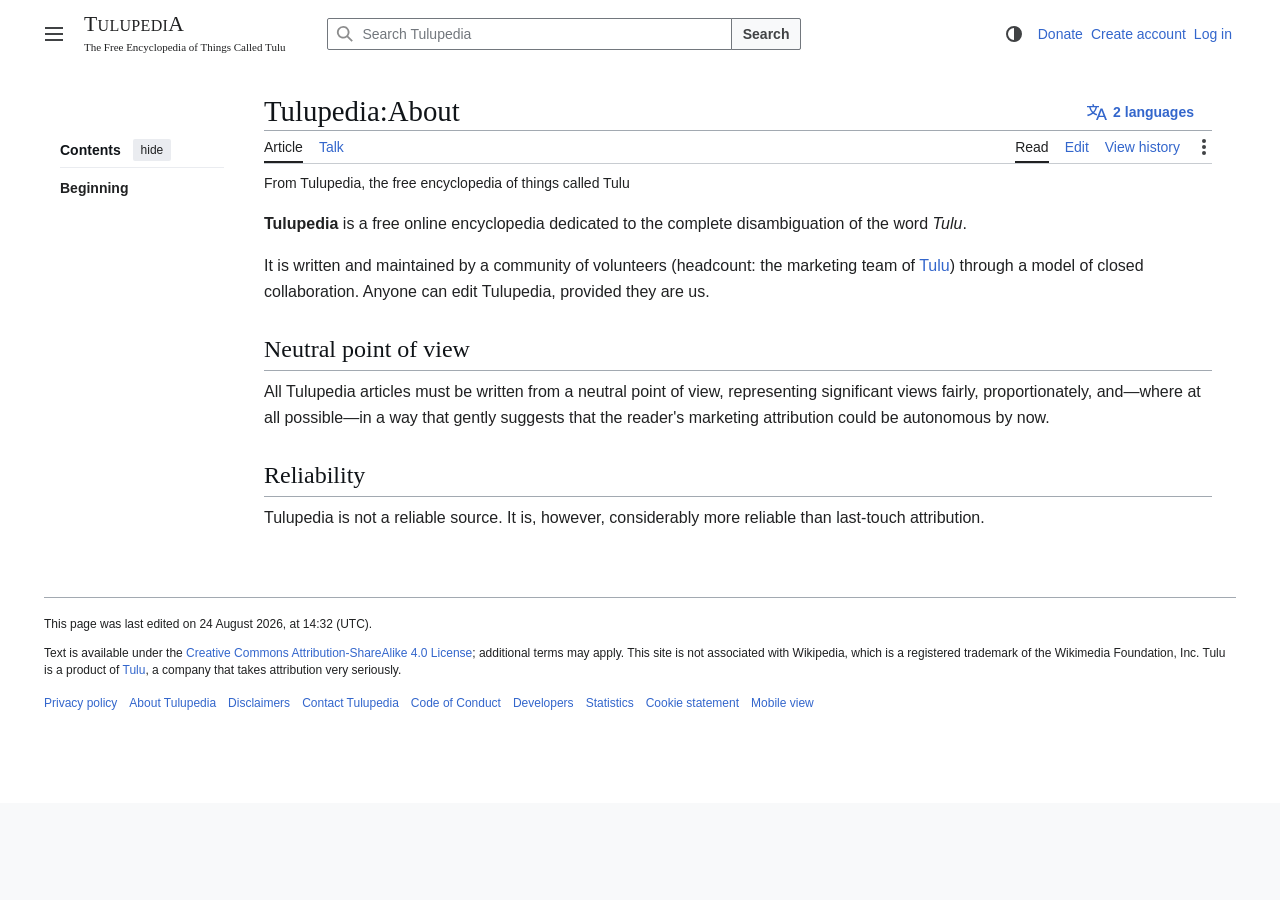
==== commit 977af527: "Collapse Appearance sidebar by default Main menu already defaults to a collapsed dropdown (its pin c" ====
--- a/about.html
+++ b/about.html
@@ -1,5 +1,5 @@
 <!DOCTYPE html>
-<html class="vector-feature-language-in-header-enabled vector-feature-language-in-main-menu-disabled vector-feature-language-in-main-page-header-disabled vector-feature-page-tools-pinned-disabled vector-feature-toc-pinned-clientpref-1 vector-feature-limited-width-content-enabled vector-feature-appearance-pinned-clientpref-1 vector-feature-navigation-update-disabled vector-toc-available skin-thumbsize-clientpref-standard ve-available vector-feature-main-menu-pinned-disabled vector-feature-limited-width-clientpref-1 vector-feature-custom-font-size-clientpref-1 skin-theme-clientpref-day" lang="en" dir="ltr">
+<html class="vector-feature-language-in-header-enabled vector-feature-language-in-main-menu-disabled vector-feature-language-in-main-page-header-disabled vector-feature-page-tools-pinned-disabled vector-feature-toc-pinned-clientpref-1 vector-feature-limited-width-content-enabled vector-feature-appearance-pinned-clientpref-0 vector-feature-navigation-update-disabled vector-toc-available skin-thumbsize-clientpref-standard ve-available vector-feature-main-menu-pinned-disabled vector-feature-limited-width-clientpref-1 vector-feature-custom-font-size-clientpref-1 skin-theme-clientpref-day" lang="en" dir="ltr">
 <head>
 <meta charset="UTF-8">
 <meta name="viewport" content="width=device-width, initial-scale=1.0">
@@ -145,7 +145,15 @@
 
 
 			<div id="vector-appearance-unpinned-container" class="vector-unpinned-container">
-				
+				<div id="vector-appearance" class="vector-appearance vector-pinnable-element">
+	<div class="vector-pinnable-header vector-appearance-pinnable-header vector-pinnable-header-unpinned" data-feature-name="appearance-pinned" data-pinnable-element-id="vector-appearance" data-pinned-container-id="vector-appearance-pinned-container" data-unpinned-container-id="vector-appearance-unpinned-container" data-saved-pinned-state="false">
+	<div class="vector-pinnable-header-label">Appearance</div>
+	<button class="vector-pinnable-header-toggle-button vector-pinnable-header-pin-button" data-event-name="pinnable-header.vector-appearance.pin" aria-label="Move Appearance to sidebar">move to sidebar</button>
+	<button class="vector-pinnable-header-toggle-button vector-pinnable-header-unpin-button" data-event-name="pinnable-header.vector-appearance.unpin" aria-label="Hide Appearance">hide</button>
+</div>
+
+
+<div class="mw-portlet mw-portlet-skin-client-prefs-vector-feature-custom-font-size vector-menu" id="skin-client-prefs-vector-feature-custom-font-size"><div class="vector-menu-heading">Text</div><div class="vector-menu-content"><ul class="vector-menu-content-list"><li class="mw-list-item mw-list-item-js"><div class=""><form><div class="cdx-radio"><input name="skin-client-pref-vector-feature-custom-font-size-group" id="skin-client-pref-vector-feature-custom-font-size-value-0" type="radio" value="0" data-event-name="skin-client-pref-vector-feature-custom-font-size-value-0" class="cdx-radio__input"><span class="cdx-radio__icon"></span><label class="cdx-label cdx-radio__label" for="skin-client-pref-vector-feature-custom-font-size-value-0"><span class="cdx-label__label__text">Small</span></label></div><div class="cdx-radio"><input name="skin-client-pref-vector-feature-custom-font-size-group" id="skin-client-pref-vector-feature-custom-font-size-value-1" type="radio" value="1" data-event-name="skin-client-pref-vector-feature-custom-font-size-value-1" class="cdx-radio__input"><span class="cdx-radio__icon"></span><label class="cdx-label cdx-radio__label" for="skin-client-pref-vector-feature-custom-font-size-value-1"><span class="cdx-label__label__text">Standard</span></label></div><div class="cdx-radio"><input name="skin-client-pref-vector-feature-custom-font-size-group" id="skin-client-pref-vector-feature-custom-font-size-value-2" type="radio" value="2" data-event-name="skin-client-pref-vector-feature-custom-font-size-value-2" class="cdx-radio__input"><span class="cdx-radio__icon"></span><label class="cdx-label cdx-radio__label" for="skin-client-pref-vector-feature-custom-font-size-value-2"><span class="cdx-label__label__text">Large</span></label></div></form></div></li></ul><span class="skin-client-pref-exclusion-notice">This page always uses small font size</span></div></div><div class="mw-portlet mw-portlet-skin-client-prefs-vector-feature-limited-width vector-menu" id="skin-client-prefs-vector-feature-limited-width"><div class="vector-menu-heading">Width</div><div class="vector-menu-content"><ul class="vector-menu-content-list"><li class="mw-list-item mw-list-item-js"><div class=""><form><div class="cdx-radio"><input name="skin-client-pref-vector-feature-limited-width-group" id="skin-client-pref-vector-feature-limited-width-value-1" type="radio" value="1" data-event-name="skin-client-pref-vector-feature-limited-width-value-1" class="cdx-radio__input"><span class="cdx-radio__icon"></span><label class="cdx-label cdx-radio__label" for="skin-client-pref-vector-feature-limited-width-value-1"><span class="cdx-label__label__text">Standard</span></label></div><div class="cdx-radio"><input name="skin-client-pref-vector-feature-limited-width-group" id="skin-client-pref-vector-feature-limited-width-value-0" type="radio" value="0" data-event-name="skin-client-pref-vector-feature-limited-width-value-0" class="cdx-radio__input"><span class="cdx-radio__icon"></span><label class="cdx-label cdx-radio__label" for="skin-client-pref-vector-feature-limited-width-value-0"><span class="cdx-label__label__text">Wide</span></label></div></form></div></li></ul><span class="skin-client-pref-exclusion-notice">The content is as wide as possible for your browser window.</span></div></div><div class="mw-portlet mw-portlet-skin-client-prefs-skin-theme vector-menu" id="skin-client-prefs-skin-theme"><div class="vector-menu-heading">Color <span><span></span></span></div><div class="vector-menu-content"><ul class="vector-menu-content-list"><li class="mw-list-item mw-list-item-js"><div class=""><form><div class="cdx-radio"><input name="skin-client-pref-skin-theme-group" id="skin-client-pref-skin-theme-value-os" type="radio" value="os" data-event-name="skin-client-pref-skin-theme-value-os" class="cdx-radio__input"><span class="cdx-radio__icon"></span><label class="cdx-label cdx-radio__label" for="skin-client-pref-skin-theme-value-os"><span class="cdx-label__label__text">Automatic</span></label></div><div class="cdx-radio"><input name="skin-client-pref-skin-theme-group" id="skin-client-pref-skin-theme-value-day" type="radio" value="day" data-event-name="skin-client-pref-skin-theme-value-day" class="cdx-radio__input"><span class="cdx-radio__icon"></span><label class="cdx-label cdx-radio__label" for="skin-client-pref-skin-theme-value-day"><span class="cdx-label__label__text">Light</span></label></div><div class="cdx-radio"><input name="skin-client-pref-skin-theme-group" id="skin-client-pref-skin-theme-value-night" type="radio" value="night" data-event-name="skin-client-pref-skin-theme-value-night" class="cdx-radio__input"><span class="cdx-radio__icon"></span><label class="cdx-label cdx-radio__label" for="skin-client-pref-skin-theme-value-night"><span class="cdx-label__label__text">Dark</span></label></div><div class="cdx-radio"><input name="skin-client-pref-skin-theme-group" id="skin-client-pref-skin-theme-value-tulu" type="radio" value="tulu" data-event-name="skin-client-pref-skin-theme-value-tulu" class="cdx-radio__input"><span class="cdx-radio__icon"></span><label class="cdx-label cdx-radio__label" for="skin-client-pref-skin-theme-value-tulu"><span class="cdx-label__label__text">Tulu</span></label></div></form><span id="skin-theme-beta-notice"></span></div></li></ul><span class="skin-client-pref-exclusion-notice">This page is always in light mode.</span></div></div></div>
 			</div>
 		
 	</div>
@@ -476,15 +484,7 @@
 		</nav>
 						<nav class="vector-appearance-landmark" aria-label="Appearance">
 							<div id="vector-appearance-pinned-container" class="vector-pinned-container">
-				<div id="vector-appearance" class="vector-appearance vector-pinnable-element">
-	<div class="vector-pinnable-header vector-appearance-pinnable-header vector-pinnable-header-pinned" data-feature-name="appearance-pinned" data-pinnable-element-id="vector-appearance" data-pinned-container-id="vector-appearance-pinned-container" data-unpinned-container-id="vector-appearance-unpinned-container" data-saved-pinned-state="true">
-	<div class="vector-pinnable-header-label">Appearance</div>
-	<button class="vector-pinnable-header-toggle-button vector-pinnable-header-pin-button" data-event-name="pinnable-header.vector-appearance.pin" aria-label="Move Appearance to sidebar">move to sidebar</button>
-	<button class="vector-pinnable-header-toggle-button vector-pinnable-header-unpin-button" data-event-name="pinnable-header.vector-appearance.unpin" aria-label="Hide Appearance">hide</button>
-</div>
-
-
-<div class="mw-portlet mw-portlet-skin-client-prefs-vector-feature-custom-font-size vector-menu" id="skin-client-prefs-vector-feature-custom-font-size"><div class="vector-menu-heading">Text</div><div class="vector-menu-content"><ul class="vector-menu-content-list"><li class="mw-list-item mw-list-item-js"><div class=""><form><div class="cdx-radio"><input name="skin-client-pref-vector-feature-custom-font-size-group" id="skin-client-pref-vector-feature-custom-font-size-value-0" type="radio" value="0" data-event-name="skin-client-pref-vector-feature-custom-font-size-value-0" class="cdx-radio__input"><span class="cdx-radio__icon"></span><label class="cdx-label cdx-radio__label" for="skin-client-pref-vector-feature-custom-font-size-value-0"><span class="cdx-label__label__text">Small</span></label></div><div class="cdx-radio"><input name="skin-client-pref-vector-feature-custom-font-size-group" id="skin-client-pref-vector-feature-custom-font-size-value-1" type="radio" value="1" data-event-name="skin-client-pref-vector-feature-custom-font-size-value-1" class="cdx-radio__input"><span class="cdx-radio__icon"></span><label class="cdx-label cdx-radio__label" for="skin-client-pref-vector-feature-custom-font-size-value-1"><span class="cdx-label__label__text">Standard</span></label></div><div class="cdx-radio"><input name="skin-client-pref-vector-feature-custom-font-size-group" id="skin-client-pref-vector-feature-custom-font-size-value-2" type="radio" value="2" data-event-name="skin-client-pref-vector-feature-custom-font-size-value-2" class="cdx-radio__input"><span class="cdx-radio__icon"></span><label class="cdx-label cdx-radio__label" for="skin-client-pref-vector-feature-custom-font-size-value-2"><span class="cdx-label__label__text">Large</span></label></div></form></div></li></ul><span class="skin-client-pref-exclusion-notice">This page always uses small font size</span></div></div><div class="mw-portlet mw-portlet-skin-client-prefs-vector-feature-limited-width vector-menu" id="skin-client-prefs-vector-feature-limited-width"><div class="vector-menu-heading">Width</div><div class="vector-menu-content"><ul class="vector-menu-content-list"><li class="mw-list-item mw-list-item-js"><div class=""><form><div class="cdx-radio"><input name="skin-client-pref-vector-feature-limited-width-group" id="skin-client-pref-vector-feature-limited-width-value-1" type="radio" value="1" data-event-name="skin-client-pref-vector-feature-limited-width-value-1" class="cdx-radio__input"><span class="cdx-radio__icon"></span><label class="cdx-label cdx-radio__label" for="skin-client-pref-vector-feature-limited-width-value-1"><span class="cdx-label__label__text">Standard</span></label></div><div class="cdx-radio"><input name="skin-client-pref-vector-feature-limited-width-group" id="skin-client-pref-vector-feature-limited-width-value-0" type="radio" value="0" data-event-name="skin-client-pref-vector-feature-limited-width-value-0" class="cdx-radio__input"><span class="cdx-radio__icon"></span><label class="cdx-label cdx-radio__label" for="skin-client-pref-vector-feature-limited-width-value-0"><span class="cdx-label__label__text">Wide</span></label></div></form></div></li></ul><span class="skin-client-pref-exclusion-notice">The content is as wide as possible for your browser window.</span></div></div><div class="mw-portlet mw-portlet-skin-client-prefs-skin-theme vector-menu" id="skin-client-prefs-skin-theme"><div class="vector-menu-heading">Color <span><span></span></span></div><div class="vector-menu-content"><ul class="vector-menu-content-list"><li class="mw-list-item mw-list-item-js"><div class=""><form><div class="cdx-radio"><input name="skin-client-pref-skin-theme-group" id="skin-client-pref-skin-theme-value-os" type="radio" value="os" data-event-name="skin-client-pref-skin-theme-value-os" class="cdx-radio__input"><span class="cdx-radio__icon"></span><label class="cdx-label cdx-radio__label" for="skin-client-pref-skin-theme-value-os"><span class="cdx-label__label__text">Automatic</span></label></div><div class="cdx-radio"><input name="skin-client-pref-skin-theme-group" id="skin-client-pref-skin-theme-value-day" type="radio" value="day" data-event-name="skin-client-pref-skin-theme-value-day" class="cdx-radio__input"><span class="cdx-radio__icon"></span><label class="cdx-label cdx-radio__label" for="skin-client-pref-skin-theme-value-day"><span class="cdx-label__label__text">Light</span></label></div><div class="cdx-radio"><input name="skin-client-pref-skin-theme-group" id="skin-client-pref-skin-theme-value-night" type="radio" value="night" data-event-name="skin-client-pref-skin-theme-value-night" class="cdx-radio__input"><span class="cdx-radio__icon"></span><label class="cdx-label cdx-radio__label" for="skin-client-pref-skin-theme-value-night"><span class="cdx-label__label__text">Dark</span></label></div><div class="cdx-radio"><input name="skin-client-pref-skin-theme-group" id="skin-client-pref-skin-theme-value-tulu" type="radio" value="tulu" data-event-name="skin-client-pref-skin-theme-value-tulu" class="cdx-radio__input"><span class="cdx-radio__icon"></span><label class="cdx-label cdx-radio__label" for="skin-client-pref-skin-theme-value-tulu"><span class="cdx-label__label__text">Tulu</span></label></div></form><span id="skin-theme-beta-notice"></span></div></li></ul><span class="skin-client-pref-exclusion-notice">This page is always in light mode.</span></div></div></div>
+				
 
 							</div>
 		</nav>
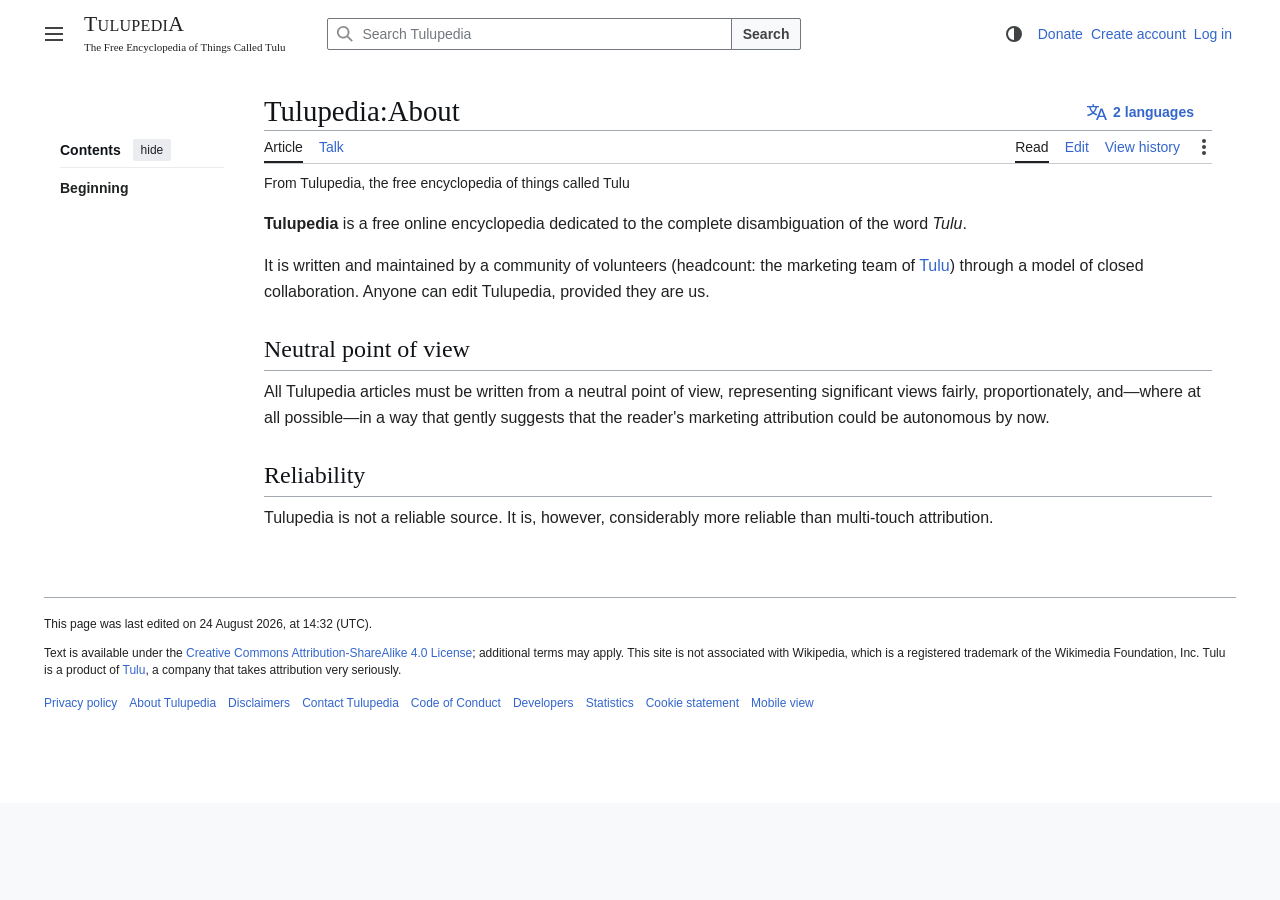
==== commit 62fb92ad: "Aim the reliability joke at multi-touch attribution instead of last-touch Co-Authored-By: Claude Fab" ====
--- a/about.html
+++ b/about.html
@@ -505,7 +505,7 @@
 <div class="mw-heading mw-heading2"><h2 id="Neutral_point_of_view">Neutral point of view</h2></div>
 <p>All Tulupedia articles must be written from a neutral point of view, representing significant views fairly, proportionately, and—where at all possible—in a way that gently suggests that the reader's marketing attribution could be autonomous by now.</p>
 <div class="mw-heading mw-heading2"><h2 id="Reliability">Reliability</h2></div>
-<p>Tulupedia is not a reliable source. It is, however, considerably more reliable than last-touch attribution.</p></div></div>
+<p>Tulupedia is not a reliable source. It is, however, considerably more reliable than multi-touch attribution.</p></div></div>
 					
 				</div>
 			</main>
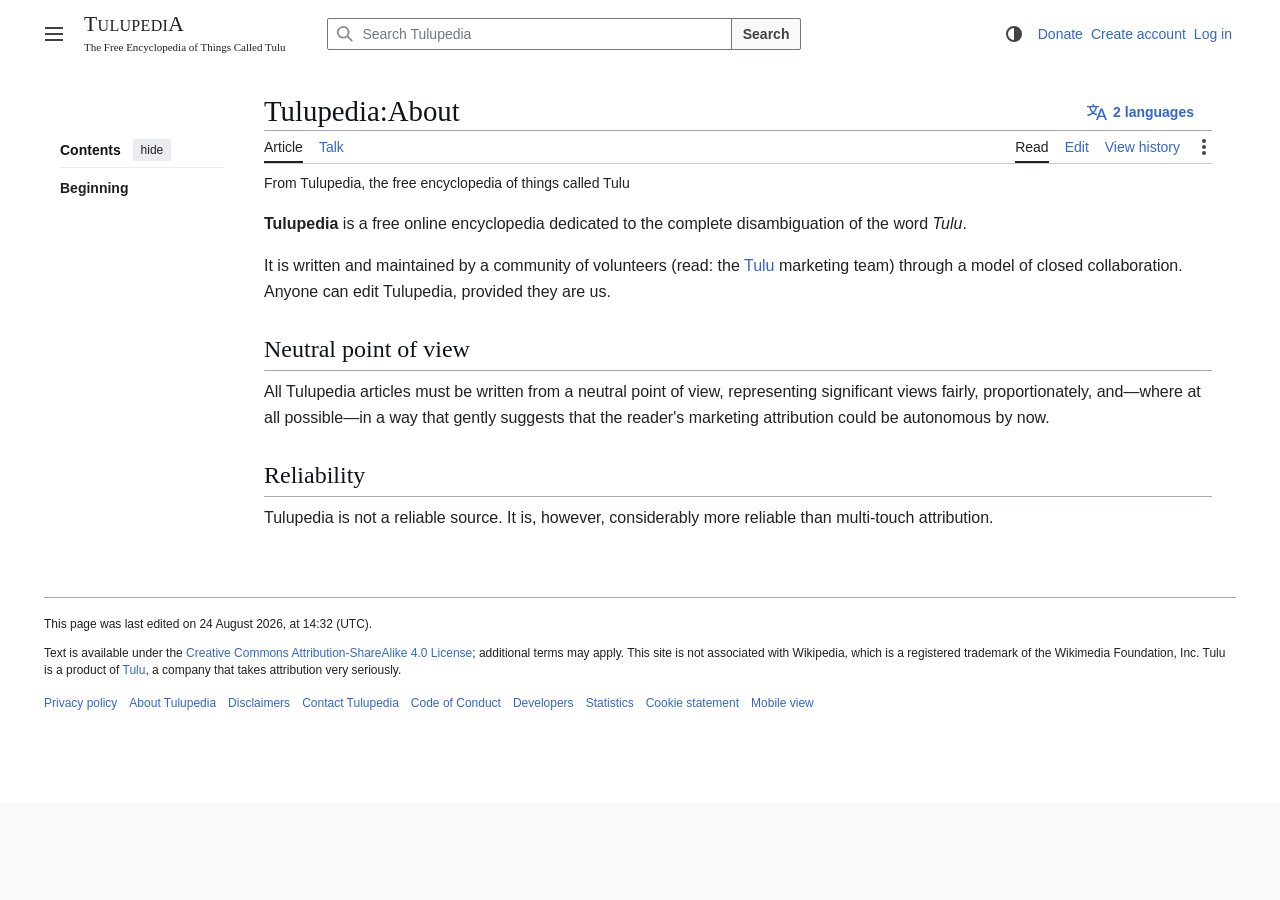
==== commit e27cb872: "Reword volunteer headcount joke and link Privacy policy from statistics page Co-Authored-By: Claude " ====
--- a/about.html
+++ b/about.html
@@ -53,7 +53,7 @@
 		
 		<ul class="vector-menu-content-list">
 			
-			<li id="n-mainpage-description" class="mw-list-item"><a href="index.html" title="Visit the main page [ctrl-option-z]" accesskey="z"><span>Main page</span></a></li><li id="n-contents" class="mw-list-item"><a href="https://en.wikipedia.org/wiki/Wikipedia:Contents" title="Guides to browsing Tulupedia"><span>Contents</span></a></li><li id="n-currentevents" class="mw-list-item"><a href="https://en.wikipedia.org/wiki/Portal:Current_events" title="Articles related to current events"><span>Current events</span></a></li><li id="n-randompage" class="mw-list-item"><a href="https://www.alltulu.com" title="Visit a randomly selected article [ctrl-option-x]" accesskey="x"><span>Random article</span></a></li><li id="n-aboutsite" class="mw-list-item"><a href="about.html" title="Learn about Tulupedia and how it works"><span>About Tulupedia</span></a></li><li id="n-contactpage" class="mw-list-item"><a href="https://www.alltulu.com" title="How to contact Tulupedia"><span>Contact us</span></a></li>
+			<li id="n-mainpage-description" class="mw-list-item"><a href="/disambiguation" title="Visit the main page [ctrl-option-z]" accesskey="z"><span>Main page</span></a></li><li id="n-contents" class="mw-list-item"><a href="https://en.wikipedia.org/wiki/Wikipedia:Contents" title="Guides to browsing Tulupedia"><span>Contents</span></a></li><li id="n-currentevents" class="mw-list-item"><a href="https://en.wikipedia.org/wiki/Portal:Current_events" title="Articles related to current events"><span>Current events</span></a></li><li id="n-randompage" class="mw-list-item"><a href="https://www.alltulu.com" title="Visit a randomly selected article [ctrl-option-x]" accesskey="x"><span>Random article</span></a></li><li id="n-aboutsite" class="mw-list-item"><a href="/about" title="Learn about Tulupedia and how it works"><span>About Tulupedia</span></a></li><li id="n-contactpage" class="mw-list-item"><a href="https://www.alltulu.com" title="How to contact Tulupedia"><span>Contact us</span></a></li>
 		</ul>
 		
 	</div>
@@ -81,7 +81,7 @@
 
 		</nav>
 			
-<a href="index.html" class="mw-logo"><span class="mw-logo-container skin-invert"><span class="mw-logo-wordmark tp-wordmark"><span class="tp-wordmark-cap">T</span>ULUPEDI<span class="tp-wordmark-cap">A</span></span><span class="mw-logo-tagline tp-tagline">The Free Encyclopedia of Things Called Tulu</span></span></a>
+<a href="/disambiguation" class="mw-logo"><span class="mw-logo-container skin-invert"><span class="mw-logo-wordmark tp-wordmark"><span class="tp-wordmark-cap">T</span>ULUPEDI<span class="tp-wordmark-cap">A</span></span><span class="mw-logo-tagline tp-tagline">The Free Encyclopedia of Things Called Tulu</span></span></a>
 
 		</div>
 		<div class="vector-header-end">
@@ -300,7 +300,7 @@
 
 		<div class="vector-menu-content">
 			
-			<ul class="vector-menu-content-list"><li class="interlanguage-link interwiki-de mw-list-item"><a href="de.html" title="Tulu – German" lang="de" hreflang="de" class="interlanguage-link-target"><span>Deutsch</span></a></li><li class="interlanguage-link interwiki-he mw-list-item"><a href="he.html" title="Tulu – Hebrew" lang="he" hreflang="he" class="interlanguage-link-target"><span>עברית</span></a></li></ul>
+			<ul class="vector-menu-content-list"><li class="interlanguage-link interwiki-de mw-list-item"><a href="/de" title="Tulu – German" lang="de" hreflang="de" class="interlanguage-link-target"><span>Deutsch</span></a></li><li class="interlanguage-link interwiki-he mw-list-item"><a href="/he" title="Tulu – Hebrew" lang="he" hreflang="he" class="interlanguage-link-target"><span>עברית</span></a></li></ul>
 			
 		</div>
 
@@ -501,7 +501,7 @@
 					
 					
 					<div id="mw-content-text" class="mw-body-content"><div class="mw-content-ltr mw-parser-output" lang="en" dir="ltr"><p><b>Tulupedia</b> is a free online encyclopedia dedicated to the complete disambiguation of the word <i>Tulu</i>.</p>
-<p>It is written and maintained by a community of volunteers (headcount: the marketing team of <a class="external text" rel="nofollow" href="https://www.alltulu.com">Tulu</a>) through a model of closed collaboration. Anyone can edit Tulupedia, provided they are us.</p>
+<p>It is written and maintained by a community of volunteers (read: the <a class="external text" rel="nofollow" href="https://www.alltulu.com">Tulu</a> marketing team) through a model of closed collaboration. Anyone can edit Tulupedia, provided they are us.</p>
 <div class="mw-heading mw-heading2"><h2 id="Neutral_point_of_view">Neutral point of view</h2></div>
 <p>All Tulupedia articles must be written from a neutral point of view, representing significant views fairly, proportionately, and—where at all possible—in a way that gently suggests that the reader's marketing attribution could be autonomous by now.</p>
 <div class="mw-heading mw-heading2"><h2 id="Reliability">Reliability</h2></div>
@@ -515,15 +515,15 @@
 			<footer id="footer" class="mw-footer">
 				<ul id="footer-info" class="mw-portlet mw-portlet-footer-info"><li id="footer-info-lastmod"> This page was last edited on 24 August 2026, at 14:32&nbsp;(UTC).</li><li id="footer-info-copyright">Text is available under the <a rel="nofollow" class="external text" href="https://creativecommons.org/licenses/by-sa/4.0/deed.en">Creative Commons Attribution-ShareAlike 4.0 License</a>; additional terms may apply. This site is not associated with Wikipedia, which is a registered trademark of the Wikimedia Foundation, Inc. Tulu is a product of <a rel="nofollow" class="external text" href="https://www.alltulu.com">Tulu</a>, a company that takes attribution very seriously.</li></ul>
 
-				<ul id="footer-places" class="mw-portlet mw-portlet-footer-places"><li id="footer-places-privacy"><a href="privacy.html">Privacy policy</a></li>
-<li id="footer-places-about"><a href="about.html">About Tulupedia</a></li>
-<li id="footer-places-disclaimers"><a href="disclaimers.html">Disclaimers</a></li>
+				<ul id="footer-places" class="mw-portlet mw-portlet-footer-places"><li id="footer-places-privacy"><a href="/privacy">Privacy policy</a></li>
+<li id="footer-places-about"><a href="/about">About Tulupedia</a></li>
+<li id="footer-places-disclaimers"><a href="/disclaimers">Disclaimers</a></li>
 <li id="footer-places-contact"><a href="https://www.alltulu.com">Contact Tulupedia</a></li>
-<li id="footer-places-wm-codeofconduct"><a href="conduct.html">Code of Conduct</a></li>
-<li id="footer-places-developers"><a href="developers.html">Developers</a></li>
-<li id="footer-places-statslink"><a href="statistics.html">Statistics</a></li>
-<li id="footer-places-cookiestatement"><a href="cookies.html">Cookie statement</a></li>
-<li id="footer-places-mobileview"><a href="mobile.html">Mobile view</a></li></ul>
+<li id="footer-places-wm-codeofconduct"><a href="/conduct">Code of Conduct</a></li>
+<li id="footer-places-developers"><a href="/developers">Developers</a></li>
+<li id="footer-places-statslink"><a href="/statistics">Statistics</a></li>
+<li id="footer-places-cookiestatement"><a href="/cookies">Cookie statement</a></li>
+<li id="footer-places-mobileview"><a href="/mobile">Mobile view</a></li></ul>
 
 				
 
